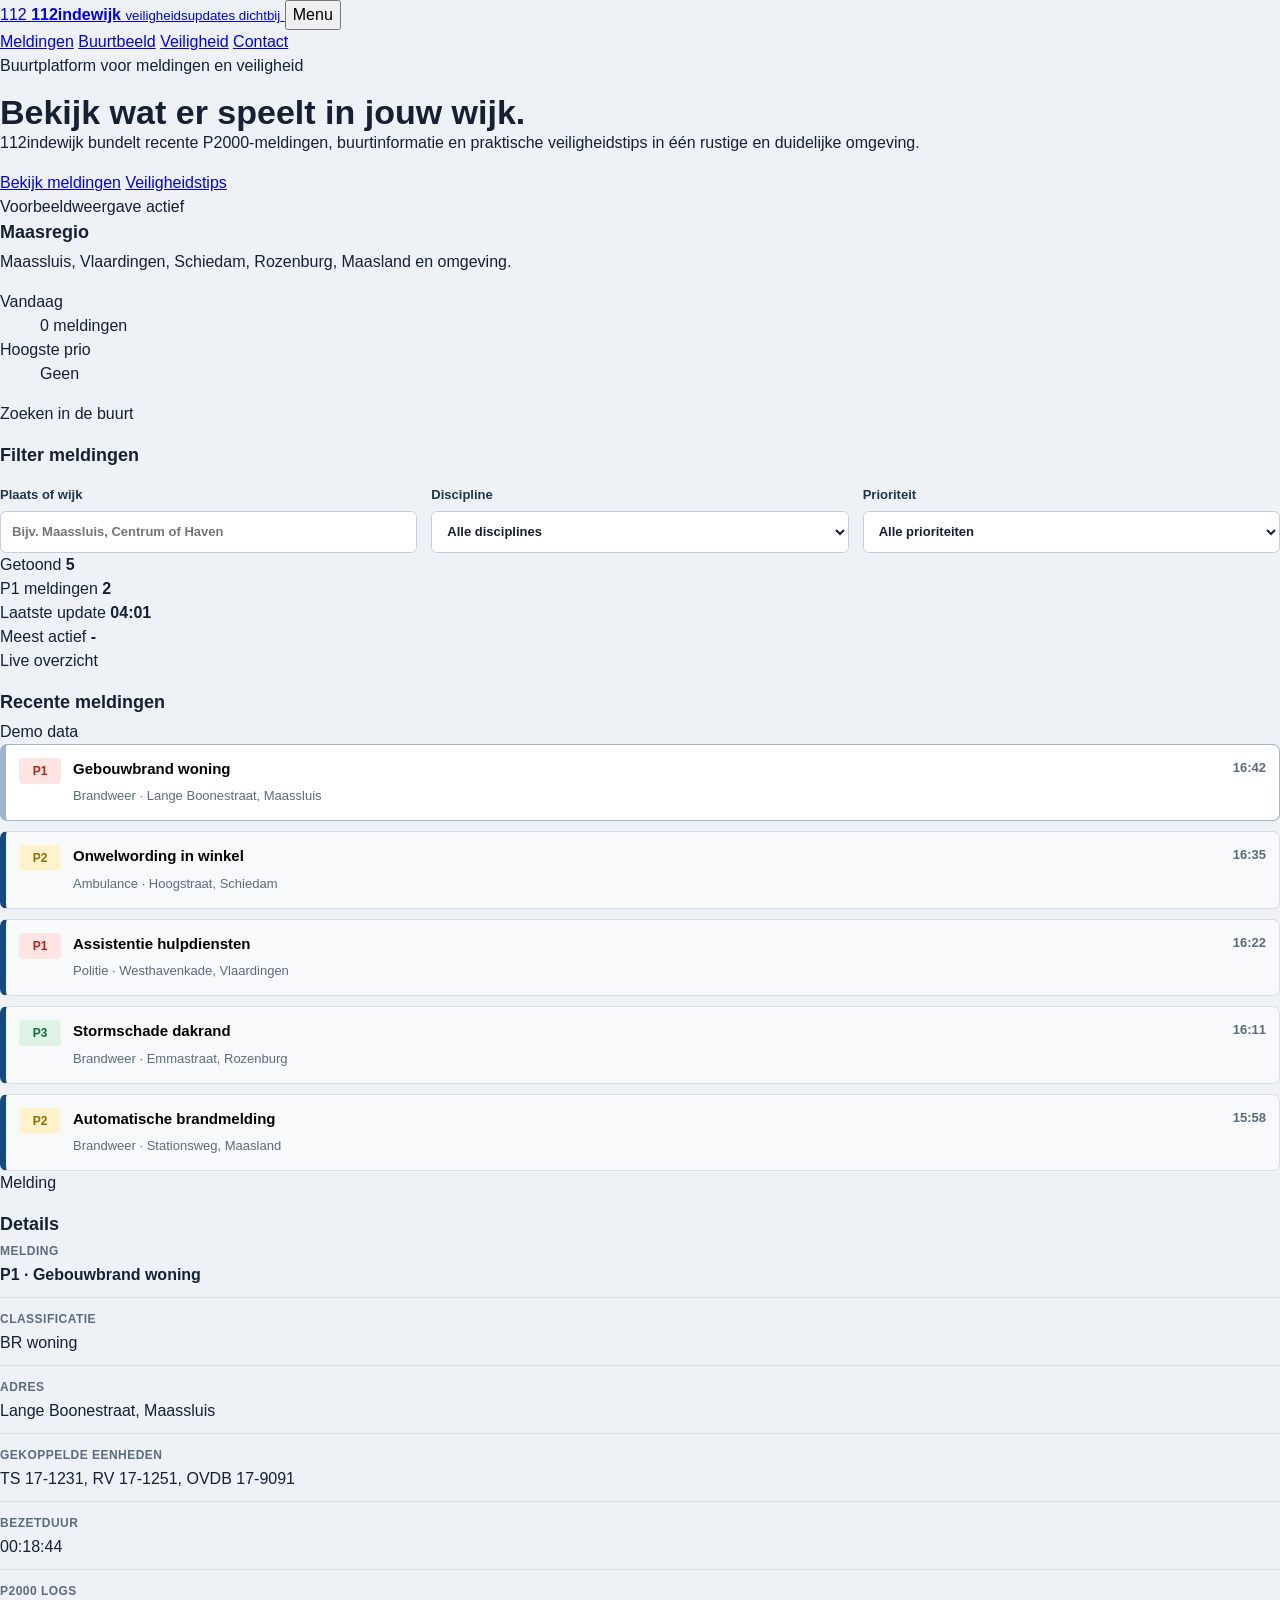
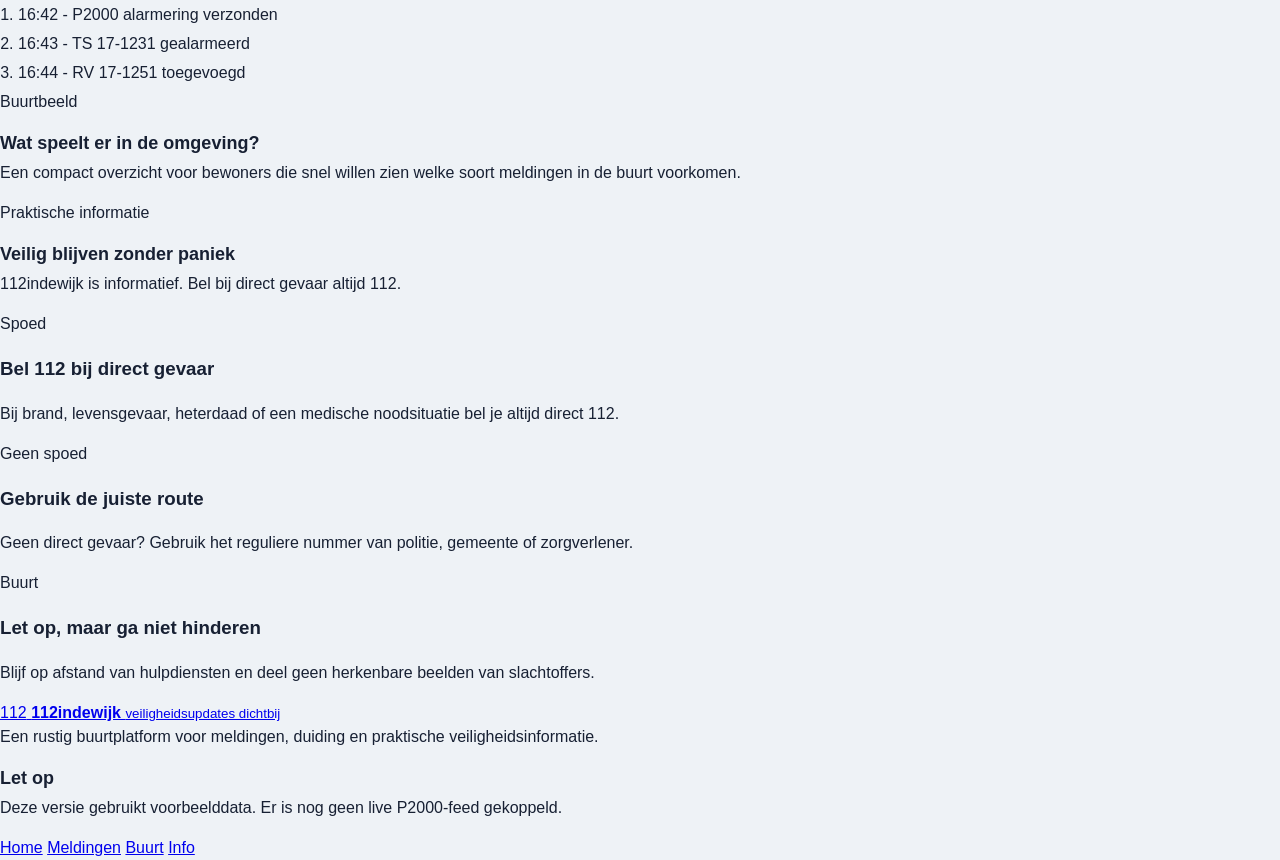
==== index.html @ 9b079c9d "Transform site into 112indewijk platform" ====
<!doctype html>
<html lang="nl">
  <head>
    <meta charset="UTF-8" />
    <meta name="viewport" content="width=device-width, initial-scale=1.0" />
    <meta
      name="description"
      content="112indewijk is een overzichtelijk buurtplatform voor P2000-meldingen, veiligheidsupdates en praktische informatie in de wijk."
    />
    <title>112indewijk - Meldingen in jouw buurt</title>
    <link rel="stylesheet" href="styles.css" />
  </head>
  <body>
    <header class="site-header">
      <nav class="navbar" aria-label="Hoofdnavigatie">
        <a class="brand" href="#top" aria-label="112indewijk startpagina">
          <span class="brand-mark">112</span>
          <span>
            <strong>112indewijk</strong>
            <small>veiligheidsupdates dichtbij</small>
          </span>
        </a>

        <button class="menu-button" id="menuButton" type="button" aria-expanded="false" aria-controls="mainMenu">
          Menu
        </button>

        <div class="nav-links" id="mainMenu">
          <a href="#meldingen">Meldingen</a>
          <a href="#buurt">Buurtbeeld</a>
          <a href="#veiligheid">Veiligheid</a>
          <a href="#contact">Contact</a>
        </div>
      </nav>
    </header>

    <main id="top">
      <section class="hero-section">
        <div class="hero-grid page-width">
          <div class="hero-copy">
            <p class="label">Buurtplatform voor meldingen en veiligheid</p>
            <h1>Bekijk wat er speelt in jouw wijk.</h1>
            <p class="hero-text">
              112indewijk bundelt recente P2000-meldingen, buurtinformatie en praktische veiligheidstips in één rustige en duidelijke omgeving.
            </p>
            <div class="hero-actions">
              <a class="button primary" href="#meldingen">Bekijk meldingen</a>
              <a class="button secondary" href="#veiligheid">Veiligheidstips</a>
            </div>
          </div>

          <aside class="hero-card" aria-label="Actuele status">
            <div class="status-line">
              <span class="live-dot"></span>
              <span>Voorbeeldweergave actief</span>
            </div>
            <h2>Maasregio</h2>
            <p>Maassluis, Vlaardingen, Schiedam, Rozenburg, Maasland en omgeving.</p>
            <dl class="quick-stats">
              <div>
                <dt>Vandaag</dt>
                <dd id="heroTotal">0 meldingen</dd>
              </div>
              <div>
                <dt>Hoogste prio</dt>
                <dd id="heroPriority">Geen</dd>
              </div>
            </dl>
          </aside>
        </div>
      </section>

      <section class="page-width search-panel" aria-labelledby="zoek-title">
        <div>
          <p class="label">Zoeken in de buurt</p>
          <h2 id="zoek-title">Filter meldingen</h2>
        </div>
        <div class="filter-grid">
          <label>
            Plaats of wijk
            <input id="cityFilter" type="search" placeholder="Bijv. Maassluis, Centrum of Haven" />
          </label>
          <label>
            Discipline
            <select id="disciplineFilter">
              <option value="alle">Alle disciplines</option>
              <option value="brandweer">Brandweer</option>
              <option value="ambulance">Ambulance</option>
              <option value="politie">Politie</option>
            </select>
          </label>
          <label>
            Prioriteit
            <select id="priorityFilter">
              <option value="alle">Alle prioriteiten</option>
              <option value="P1">P1</option>
              <option value="P2">P2</option>
              <option value="P3">P3</option>
            </select>
          </label>
        </div>
      </section>

      <section class="page-width stats-row" aria-label="Samenvatting meldingen">
        <article class="stat-card">
          <span>Getoond</span>
          <strong id="totalCount">0</strong>
        </article>
        <article class="stat-card urgent">
          <span>P1 meldingen</span>
          <strong id="p1Count">0</strong>
        </article>
        <article class="stat-card">
          <span>Laatste update</span>
          <strong id="lastUpdate">--:--</strong>
        </article>
        <article class="stat-card">
          <span>Meest actief</span>
          <strong id="activeArea">-</strong>
        </article>
      </section>

      <section class="page-width content-layout" id="meldingen">
        <section class="panel feed-panel" aria-labelledby="meldingen-title">
          <div class="section-title-row">
            <div>
              <p class="label">Live overzicht</p>
              <h2 id="meldingen-title">Recente meldingen</h2>
            </div>
            <span class="subtle-badge">Demo data</span>
          </div>
          <div id="messagesList" class="messages-list"></div>
        </section>

        <aside class="panel detail-panel" aria-labelledby="details-title">
          <div class="section-title-row compact">
            <div>
              <p class="label">Melding</p>
              <h2 id="details-title">Details</h2>
            </div>
          </div>
          <div id="messageDetails" class="message-details empty-state">
            Selecteer een melding om details te bekijken.
          </div>
        </aside>
      </section>

      <section class="page-width neighbourhood-section" id="buurt">
        <div class="section-heading-center">
          <p class="label">Buurtbeeld</p>
          <h2>Wat speelt er in de omgeving?</h2>
          <p>Een compact overzicht voor bewoners die snel willen zien welke soort meldingen in de buurt voorkomen.</p>
        </div>
        <div id="neighbourhoodGrid" class="neighbourhood-grid"></div>
      </section>

      <section class="safety-section" id="veiligheid">
        <div class="page-width">
          <div class="section-heading-center light">
            <p class="label">Praktische informatie</p>
            <h2>Veilig blijven zonder paniek</h2>
            <p>112indewijk is informatief. Bel bij direct gevaar altijd 112.</p>
          </div>
          <div class="safety-grid">
            <article class="safety-card">
              <span class="card-kicker">Spoed</span>
              <h3>Bel 112 bij direct gevaar</h3>
              <p>Bij brand, levensgevaar, heterdaad of een medische noodsituatie bel je altijd direct 112.</p>
            </article>
            <article class="safety-card">
              <span class="card-kicker">Geen spoed</span>
              <h3>Gebruik de juiste route</h3>
              <p>Geen direct gevaar? Gebruik het reguliere nummer van politie, gemeente of zorgverlener.</p>
            </article>
            <article class="safety-card">
              <span class="card-kicker">Buurt</span>
              <h3>Let op, maar ga niet hinderen</h3>
              <p>Blijf op afstand van hulpdiensten en deel geen herkenbare beelden van slachtoffers.</p>
            </article>
          </div>
        </div>
      </section>
    </main>

    <footer class="site-footer" id="contact">
      <div class="page-width footer-grid">
        <div>
          <a class="brand footer-brand" href="#top">
            <span class="brand-mark">112</span>
            <span>
              <strong>112indewijk</strong>
              <small>veiligheidsupdates dichtbij</small>
            </span>
          </a>
          <p>Een rustig buurtplatform voor meldingen, duiding en praktische veiligheidsinformatie.</p>
        </div>
        <div>
          <h2>Let op</h2>
          <p>Deze versie gebruikt voorbeelddata. Er is nog geen live P2000-feed gekoppeld.</p>
        </div>
      </div>
    </footer>

    <nav class="mobile-tabbar" aria-label="Mobiele navigatie">
      <a href="#top">Home</a>
      <a href="#meldingen">Meldingen</a>
      <a href="#buurt">Buurt</a>
      <a href="#veiligheid">Info</a>
    </nav>

    <script src="app.js"></script>
  </body>
</html>
---- styles.css ----
:root {
  color-scheme: light;
  --bg: #eef2f6;
  --panel: #ffffff;
  --panel-muted: #f7f9fb;
  --line: #d7dee8;
  --text: #172033;
  --muted: #5d6b7c;
  --blue: #174a7c;
  --blue-soft: #e7f0f8;
  --red: #b42318;
  --red-soft: #fee4e2;
  --yellow: #9a6700;
  --yellow-soft: #fff3cd;
  --green: #146c43;
  --green-soft: #dff3e7;
  --shadow: 0 12px 30px rgba(23, 32, 51, 0.08);
}

* {
  box-sizing: border-box;
}

body {
  margin: 0;
  min-height: 100vh;
  background: var(--bg);
  color: var(--text);
  font-family: Arial, Helvetica, sans-serif;
  line-height: 1.5;
}

button,
input,
select {
  font: inherit;
}

.topbar {
  display: flex;
  align-items: center;
  justify-content: space-between;
  gap: 24px;
  padding: 22px 32px;
  color: #ffffff;
  background: #12365b;
  border-bottom: 4px solid #0c2845;
}

.eyebrow {
  margin: 0 0 3px;
  color: #b9d2ea;
  font-size: 12px;
  font-weight: 700;
  letter-spacing: 0.08em;
  text-transform: uppercase;
}

h1,
h2,
p {
  margin-top: 0;
}

h1 {
  margin-bottom: 0;
  font-size: clamp(24px, 4vw, 34px);
  line-height: 1.1;
}

h2 {
  margin-bottom: 4px;
  font-size: 18px;
}

.topbar-status {
  display: inline-flex;
  align-items: center;
  gap: 9px;
  min-width: max-content;
  padding: 8px 12px;
  color: #e7f0f8;
  background: rgba(255, 255, 255, 0.1);
  border: 1px solid rgba(255, 255, 255, 0.22);
  border-radius: 4px;
  font-size: 14px;
  font-weight: 700;
}

.status-dot {
  width: 9px;
  height: 9px;
  background: #3ddc84;
  border-radius: 999px;
}

.page-shell {
  width: min(1280px, calc(100% - 32px));
  margin: 24px auto 40px;
}

.control-panel,
.card,
.summary-card {
  background: var(--panel);
  border: 1px solid var(--line);
  border-radius: 8px;
  box-shadow: var(--shadow);
}

.control-panel {
  padding: 18px;
}

.section-heading p {
  margin-bottom: 0;
  color: var(--muted);
  font-size: 14px;
}

.section-heading.compact {
  margin-bottom: 14px;
}

.filter-grid {
  display: grid;
  grid-template-columns: repeat(3, minmax(0, 1fr));
  gap: 14px;
  margin-top: 16px;
}

label {
  display: grid;
  gap: 6px;
  color: #253349;
  font-size: 13px;
  font-weight: 700;
}

select,
input {
  width: 100%;
  min-height: 42px;
  padding: 9px 11px;
  color: var(--text);
  background: #ffffff;
  border: 1px solid #c6d0dc;
  border-radius: 6px;
}

select:focus,
input:focus,
.message-item:focus-visible {
  outline: 3px solid rgba(23, 74, 124, 0.22);
  border-color: var(--blue);
}

.summary-grid {
  display: grid;
  grid-template-columns: repeat(3, minmax(0, 1fr));
  gap: 14px;
  margin: 18px 0;
}

.summary-card {
  padding: 16px;
}

.summary-label {
  display: block;
  margin-bottom: 4px;
  color: var(--muted);
  font-size: 13px;
  font-weight: 700;
}

.summary-card strong {
  display: block;
  font-size: 28px;
  line-height: 1;
}

.summary-card.urgent {
  border-color: #f2b8b5;
  background: #fff7f6;
}

.content-grid {
  display: grid;
  grid-template-columns: minmax(0, 1.45fr) minmax(320px, 0.85fr);
  gap: 18px;
  align-items: start;
}

.card {
  padding: 18px;
}

.messages-list {
  display: grid;
  gap: 10px;
}

.message-item {
  width: 100%;
  display: grid;
  grid-template-columns: auto minmax(0, 1fr) auto;
  gap: 12px;
  align-items: start;
  padding: 13px;
  text-align: left;
  background: var(--panel-muted);
  border: 1px solid var(--line);
  border-left: 6px solid var(--blue);
  border-radius: 7px;
  cursor: pointer;
}

.message-item:hover,
.message-item.active {
  background: #ffffff;
  border-color: #9eb4ca;
}

.priority-badge,
.discipline-badge {
  display: inline-flex;
  align-items: center;
  justify-content: center;
  min-width: 42px;
  padding: 4px 8px;
  border-radius: 4px;
  font-size: 12px;
  font-weight: 800;
}

.priority-badge.p1 {
  color: var(--red);
  background: var(--red-soft);
}

.priority-badge.p2 {
  color: var(--yellow);
  background: var(--yellow-soft);
}

.priority-badge.p3 {
  color: var(--green);
  background: var(--green-soft);
}

.discipline-badge {
  color: var(--blue);
  background: var(--blue-soft);
}

.message-main strong {
  display: block;
  margin-bottom: 3px;
  font-size: 15px;
}

.message-meta,
.message-time {
  color: var(--muted);
  font-size: 13px;
}

.message-time {
  min-width: 52px;
  text-align: right;
  font-weight: 700;
}

.detail-card {
  position: sticky;
  top: 16px;
}

.message-details {
  display: grid;
  gap: 12px;
}

.empty-state {
  padding: 18px;
  color: var(--muted);
  background: var(--panel-muted);
  border: 1px dashed #bcc7d4;
  border-radius: 7px;
}

.detail-row {
  padding-bottom: 10px;
  border-bottom: 1px solid var(--line);
}

.detail-row:last-child {
  padding-bottom: 0;
  border-bottom: 0;
}

.detail-label {
  display: block;
  margin-bottom: 3px;
  color: var(--muted);
  font-size: 12px;
  font-weight: 800;
  letter-spacing: 0.04em;
  text-transform: uppercase;
}

.detail-value {
  font-weight: 700;
}

.log-list {
  margin: 0;
  padding-left: 18px;
}

.log-list li {
  margin-bottom: 5px;
}

.no-results {
  padding: 18px;
  color: var(--muted);
  background: var(--panel-muted);
  border: 1px dashed #bcc7d4;
  border-radius: 7px;
}

@media (max-width: 900px) {
  .topbar,
  .content-grid,
  .filter-grid,
  .summary-grid {
    grid-template-columns: 1fr;
  }

  .topbar {
    display: grid;
    align-items: start;
  }

  .content-grid {
    display: grid;
  }

  .detail-card {
    position: static;
  }
}

@media (max-width: 560px) {
  .page-shell {
    width: min(100% - 20px, 1280px);
    margin-top: 14px;
  }

  .topbar {
    padding: 18px 16px;
  }

  .message-item {
    grid-template-columns: 1fr;
  }

  .message-time {
    text-align: left;
  }
}
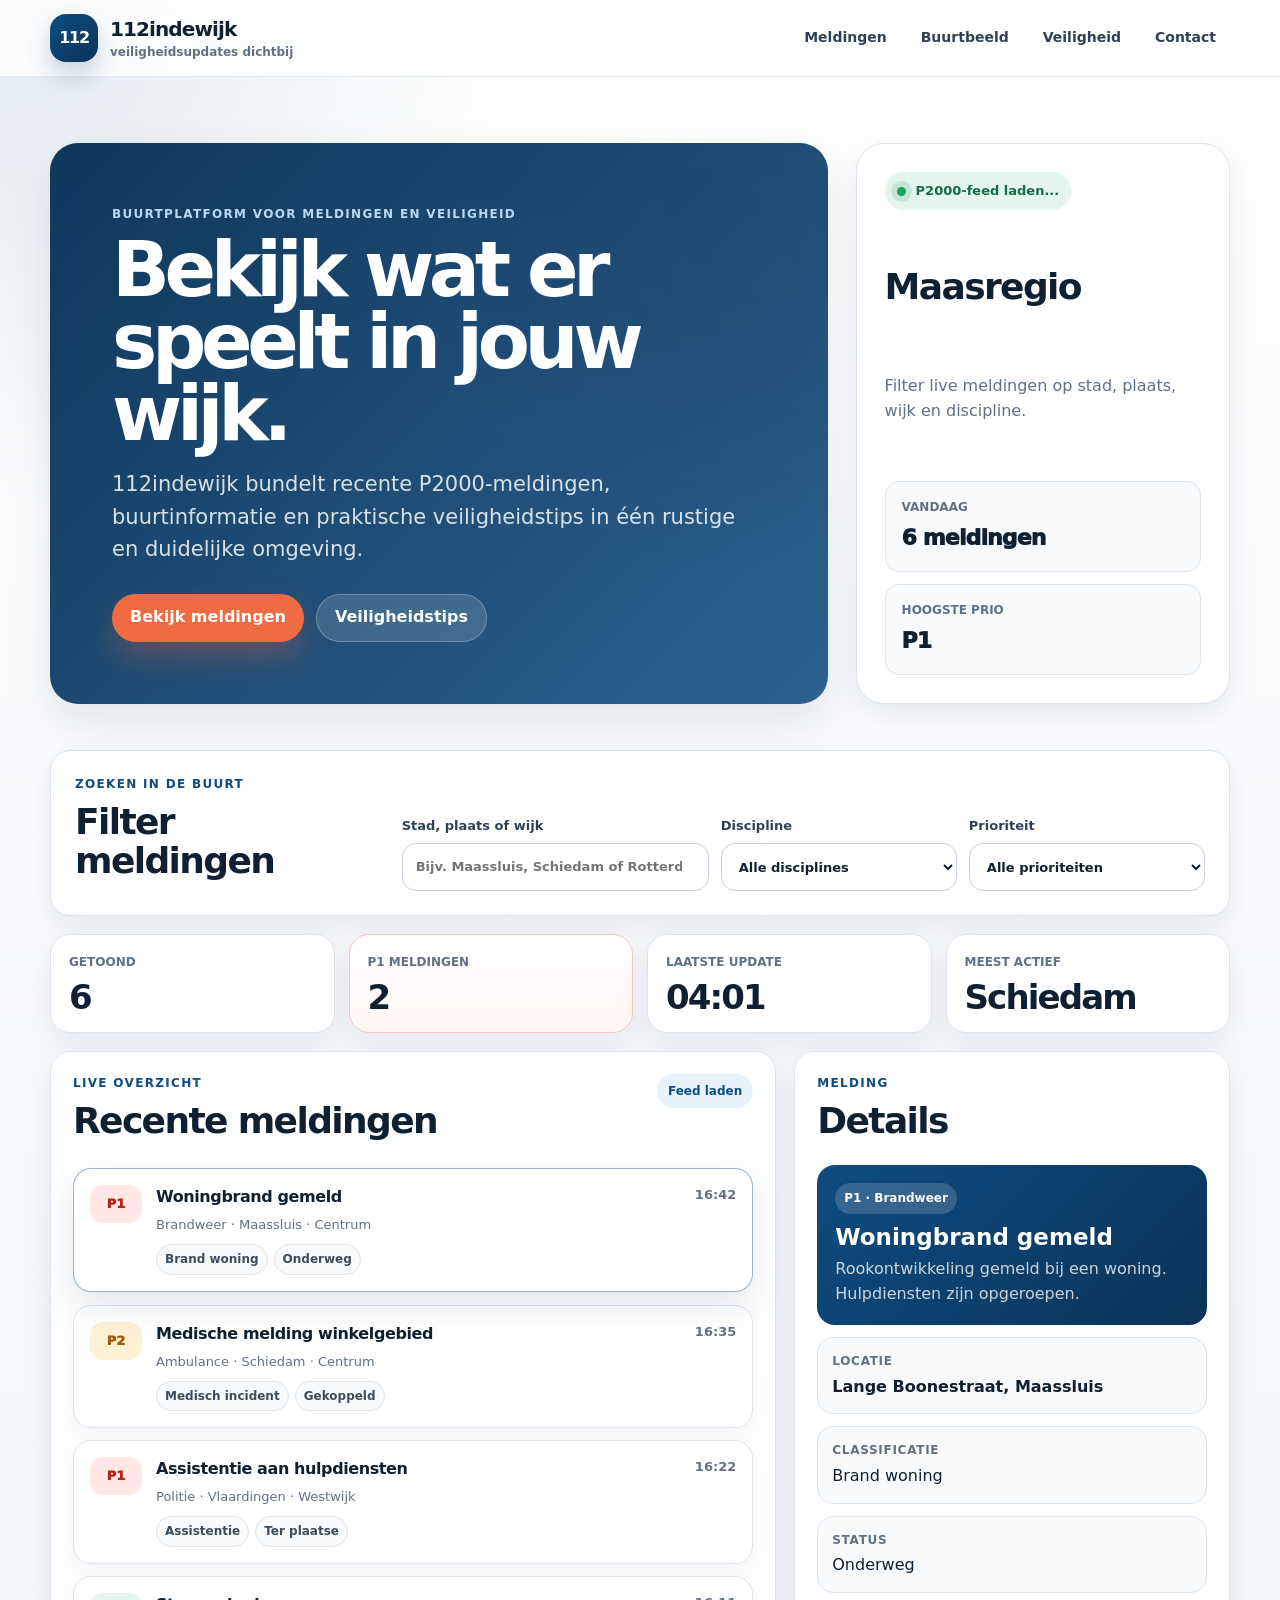
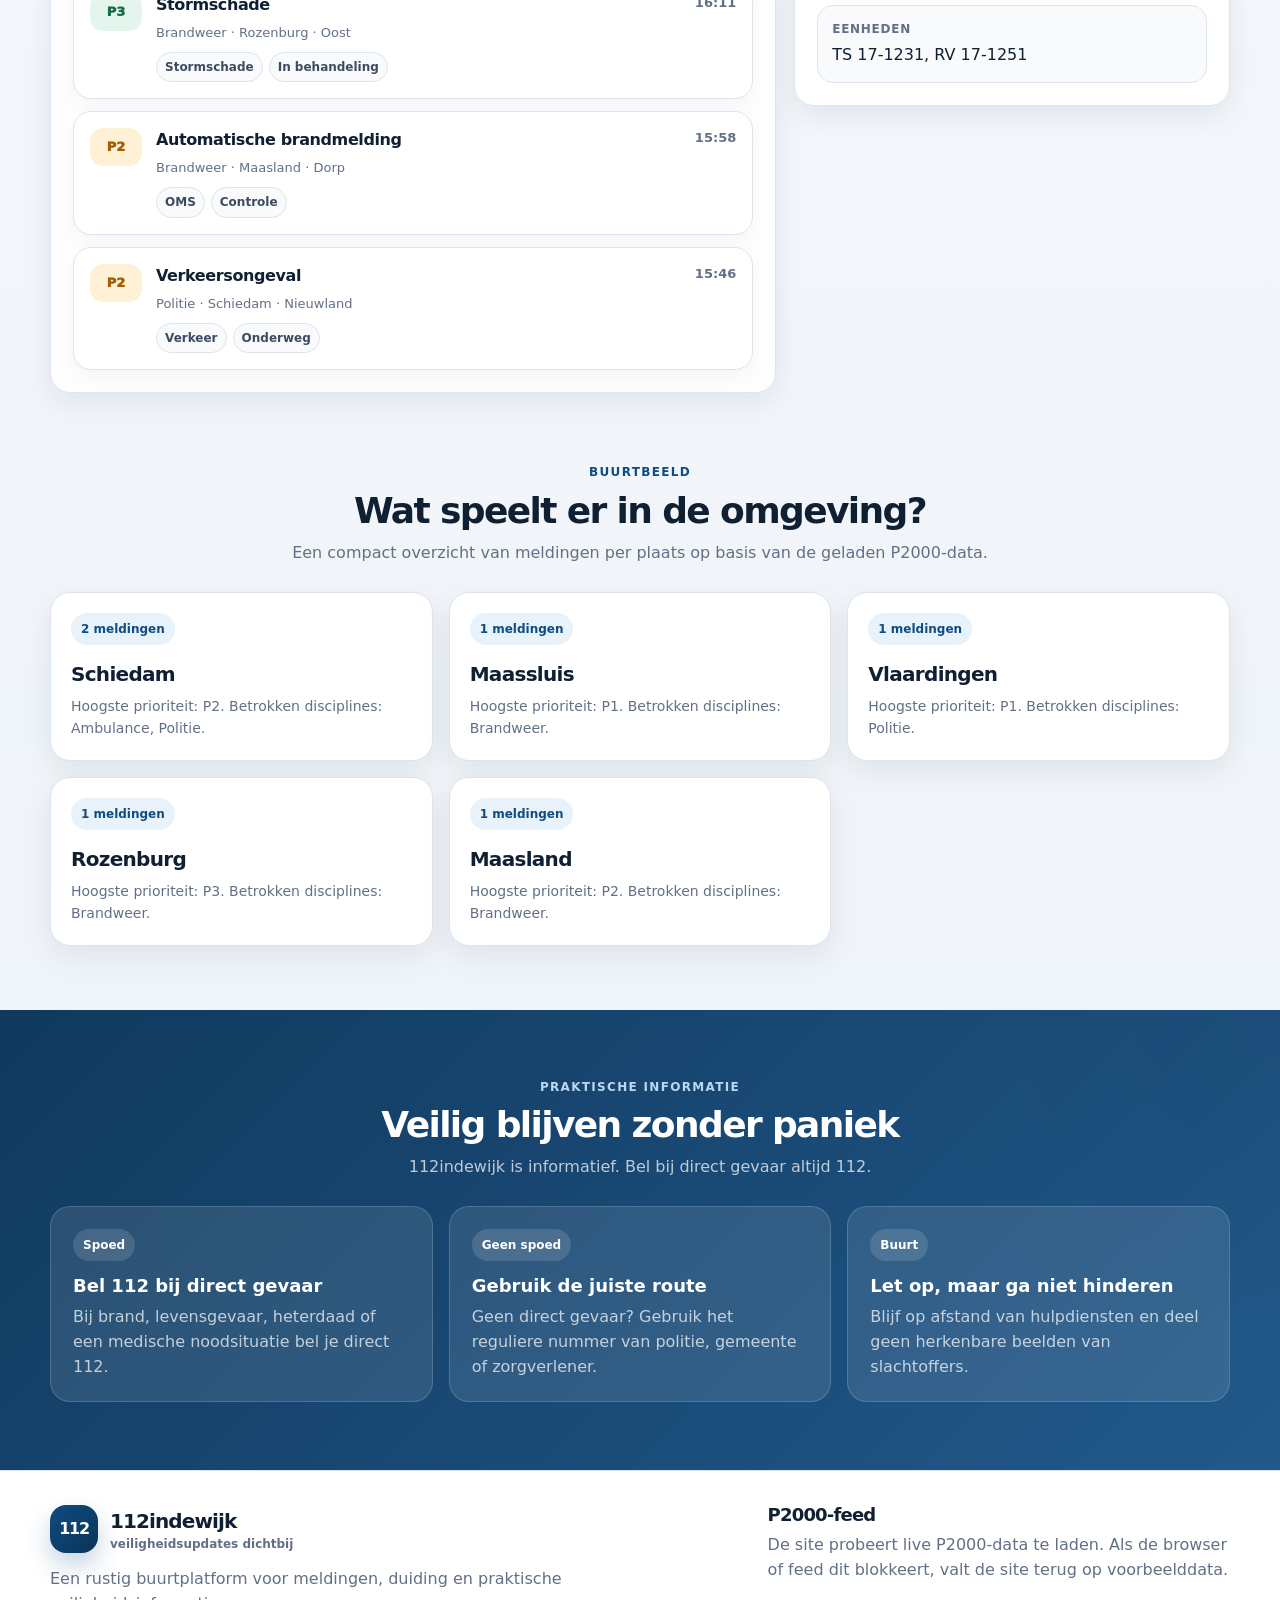
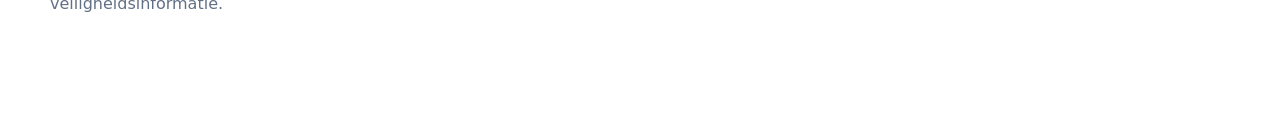
==== commit 4c5418cf: "Show live P2000 API status in UI" ====
--- a/index.html
+++ b/index.html
@@ -3,10 +3,7 @@
   <head>
     <meta charset="UTF-8" />
     <meta name="viewport" content="width=device-width, initial-scale=1.0" />
-    <meta
-      name="description"
-      content="112indewijk is een overzichtelijk buurtplatform voor P2000-meldingen, veiligheidsupdates en praktische informatie in de wijk."
-    />
+    <meta name="description" content="112indewijk toont P2000-meldingen, veiligheidsupdates en praktische informatie in de wijk." />
     <title>112indewijk - Meldingen in jouw buurt</title>
     <link rel="stylesheet" href="styles.css" />
   </head>
@@ -21,9 +18,7 @@
           </span>
         </a>
 
-        <button class="menu-button" id="menuButton" type="button" aria-expanded="false" aria-controls="mainMenu">
-          Menu
-        </button>
+        <button class="menu-button" id="menuButton" type="button" aria-expanded="false" aria-controls="mainMenu">Menu</button>
 
         <div class="nav-links" id="mainMenu">
           <a href="#meldingen">Meldingen</a>
@@ -40,9 +35,7 @@
           <div class="hero-copy">
             <p class="label">Buurtplatform voor meldingen en veiligheid</p>
             <h1>Bekijk wat er speelt in jouw wijk.</h1>
-            <p class="hero-text">
-              112indewijk bundelt recente P2000-meldingen, buurtinformatie en praktische veiligheidstips in één rustige en duidelijke omgeving.
-            </p>
+            <p class="hero-text">112indewijk bundelt recente P2000-meldingen, buurtinformatie en praktische veiligheidstips in één rustige en duidelijke omgeving.</p>
             <div class="hero-actions">
               <a class="button primary" href="#meldingen">Bekijk meldingen</a>
               <a class="button secondary" href="#veiligheid">Veiligheidstips</a>
@@ -52,10 +45,10 @@
           <aside class="hero-card" aria-label="Actuele status">
             <div class="status-line">
               <span class="live-dot"></span>
-              <span>Voorbeeldweergave actief</span>
+              <span id="feedStatus">P2000-feed laden...</span>
             </div>
             <h2>Maasregio</h2>
-            <p>Maassluis, Vlaardingen, Schiedam, Rozenburg, Maasland en omgeving.</p>
+            <p>Filter live meldingen op stad, plaats, wijk en discipline.</p>
             <dl class="quick-stats">
               <div>
                 <dt>Vandaag</dt>
@@ -77,8 +70,8 @@
         </div>
         <div class="filter-grid">
           <label>
-            Plaats of wijk
-            <input id="cityFilter" type="search" placeholder="Bijv. Maassluis, Centrum of Haven" />
+            Stad, plaats of wijk
+            <input id="cityFilter" type="search" placeholder="Bijv. Maassluis, Schiedam of Rotterdam" />
           </label>
           <label>
             Discipline
@@ -87,6 +80,7 @@
               <option value="brandweer">Brandweer</option>
               <option value="ambulance">Ambulance</option>
               <option value="politie">Politie</option>
+              <option value="overig">Overig</option>
             </select>
           </label>
           <label>
@@ -127,7 +121,7 @@
               <p class="label">Live overzicht</p>
               <h2 id="meldingen-title">Recente meldingen</h2>
             </div>
-            <span class="subtle-badge">Demo data</span>
+            <span class="subtle-badge" id="apiStatus">Feed laden</span>
           </div>
           <div id="messagesList" class="messages-list"></div>
         </section>
@@ -139,9 +133,7 @@
               <h2 id="details-title">Details</h2>
             </div>
           </div>
-          <div id="messageDetails" class="message-details empty-state">
-            Selecteer een melding om details te bekijken.
-          </div>
+          <div id="messageDetails" class="message-details empty-state">Selecteer een melding om details te bekijken.</div>
         </aside>
       </section>
 
@@ -149,7 +141,7 @@
         <div class="section-heading-center">
           <p class="label">Buurtbeeld</p>
           <h2>Wat speelt er in de omgeving?</h2>
-          <p>Een compact overzicht voor bewoners die snel willen zien welke soort meldingen in de buurt voorkomen.</p>
+          <p>Een compact overzicht van meldingen per plaats op basis van de geladen P2000-data.</p>
         </div>
         <div id="neighbourhoodGrid" class="neighbourhood-grid"></div>
       </section>
@@ -165,7 +157,7 @@
             <article class="safety-card">
               <span class="card-kicker">Spoed</span>
               <h3>Bel 112 bij direct gevaar</h3>
-              <p>Bij brand, levensgevaar, heterdaad of een medische noodsituatie bel je altijd direct 112.</p>
+              <p>Bij brand, levensgevaar, heterdaad of een medische noodsituatie bel je direct 112.</p>
             </article>
             <article class="safety-card">
               <span class="card-kicker">Geen spoed</span>
@@ -195,8 +187,8 @@
           <p>Een rustig buurtplatform voor meldingen, duiding en praktische veiligheidsinformatie.</p>
         </div>
         <div>
-          <h2>Let op</h2>
-          <p>Deze versie gebruikt voorbeelddata. Er is nog geen live P2000-feed gekoppeld.</p>
+          <h2>P2000-feed</h2>
+          <p>De site probeert live P2000-data te laden. Als de browser of feed dit blokkeert, valt de site terug op voorbeelddata.</p>
         </div>
       </div>
     </footer>
--- a/styles.css
+++ b/styles.css
@@ -1,33 +1,58 @@
 :root {
   color-scheme: light;
-  --bg: #eef2f6;
+  --bg: #f4f7fb;
+  --bg-soft: #eef3f8;
   --panel: #ffffff;
-  --panel-muted: #f7f9fb;
-  --line: #d7dee8;
-  --text: #172033;
-  --muted: #5d6b7c;
-  --blue: #174a7c;
-  --blue-soft: #e7f0f8;
+  --panel-soft: #f8fafc;
+  --text: #102033;
+  --muted: #627086;
+  --line: #dce4ee;
+  --line-strong: #c7d3e1;
+  --brand: #0f4c81;
+  --brand-dark: #0a3358;
+  --brand-soft: #e8f2fb;
+  --accent: #f06b42;
+  --accent-dark: #c54724;
   --red: #b42318;
-  --red-soft: #fee4e2;
-  --yellow: #9a6700;
-  --yellow-soft: #fff3cd;
-  --green: #146c43;
-  --green-soft: #dff3e7;
-  --shadow: 0 12px 30px rgba(23, 32, 51, 0.08);
+  --red-soft: #fee7e4;
+  --orange: #a15c00;
+  --orange-soft: #fff1d6;
+  --green: #176b4d;
+  --green-soft: #e3f5ec;
+  --shadow: 0 18px 45px rgba(12, 28, 48, 0.1);
+  --shadow-soft: 0 10px 30px rgba(12, 28, 48, 0.08);
+  --radius-xl: 28px;
+  --radius-lg: 20px;
+  --radius-md: 14px;
 }
 
 * {
   box-sizing: border-box;
+}
+
+html {
+  scroll-behavior: smooth;
 }
 
 body {
   margin: 0;
   min-height: 100vh;
-  background: var(--bg);
   color: var(--text);
-  font-family: Arial, Helvetica, sans-serif;
-  line-height: 1.5;
+  background:
+    radial-gradient(circle at top left, rgba(15, 76, 129, 0.12), transparent 32rem),
+    linear-gradient(180deg, #ffffff 0%, var(--bg) 42%, #edf3f8 100%);
+  font-family: Inter, ui-sans-serif, system-ui, -apple-system, BlinkMacSystemFont, "Segoe UI", Arial, sans-serif;
+  line-height: 1.55;
+}
+
+body::selection {
+  color: #ffffff;
+  background: var(--brand);
+}
+
+a {
+  color: inherit;
+  text-decoration: none;
 }
 
 button,
@@ -36,202 +61,451 @@
   font: inherit;
 }
 
-.topbar {
+button {
+  border: 0;
+}
+
+img,
+svg {
+  max-width: 100%;
+}
+
+h1,
+h2,
+h3,
+p {
+  margin-top: 0;
+}
+
+h1 {
+  max-width: 780px;
+  margin-bottom: 18px;
+  font-size: clamp(42px, 8vw, 76px);
+  line-height: 0.95;
+  letter-spacing: -0.07em;
+}
+
+h2 {
+  margin-bottom: 10px;
+  font-size: clamp(24px, 3vw, 36px);
+  line-height: 1.08;
+  letter-spacing: -0.045em;
+}
+
+h3 {
+  margin-bottom: 8px;
+  font-size: 18px;
+  line-height: 1.2;
+}
+
+p {
+  margin-bottom: 0;
+}
+
+.page-width {
+  width: min(1180px, calc(100% - 40px));
+  margin-inline: auto;
+}
+
+.site-header {
+  position: sticky;
+  top: 0;
+  z-index: 50;
+  border-bottom: 1px solid rgba(220, 228, 238, 0.8);
+  background: rgba(255, 255, 255, 0.82);
+  backdrop-filter: blur(18px);
+}
+
+.navbar {
+  width: min(1180px, calc(100% - 40px));
+  min-height: 76px;
   display: flex;
   align-items: center;
   justify-content: space-between;
-  gap: 24px;
-  padding: 22px 32px;
-  color: #ffffff;
-  background: #12365b;
-  border-bottom: 4px solid #0c2845;
-}
-
-.eyebrow {
-  margin: 0 0 3px;
-  color: #b9d2ea;
-  font-size: 12px;
-  font-weight: 700;
-  letter-spacing: 0.08em;
-  text-transform: uppercase;
-}
-
-h1,
-h2,
-p {
-  margin-top: 0;
-}
-
-h1 {
-  margin-bottom: 0;
-  font-size: clamp(24px, 4vw, 34px);
-  line-height: 1.1;
-}
-
-h2 {
-  margin-bottom: 4px;
-  font-size: 18px;
-}
-
-.topbar-status {
+  gap: 18px;
+  margin: 0 auto;
+}
+
+.brand {
   display: inline-flex;
   align-items: center;
-  gap: 9px;
+  gap: 12px;
   min-width: max-content;
-  padding: 8px 12px;
-  color: #e7f0f8;
-  background: rgba(255, 255, 255, 0.1);
-  border: 1px solid rgba(255, 255, 255, 0.22);
-  border-radius: 4px;
+}
+
+.brand-mark {
+  display: grid;
+  place-items: center;
+  width: 48px;
+  height: 48px;
+  color: #ffffff;
+  background: linear-gradient(135deg, var(--brand), var(--brand-dark));
+  border-radius: 16px;
+  box-shadow: 0 12px 24px rgba(15, 76, 129, 0.24);
+  font-weight: 900;
+  letter-spacing: -0.08em;
+}
+
+.brand strong {
+  display: block;
+  font-size: 20px;
+  letter-spacing: -0.045em;
+}
+
+.brand small {
+  display: block;
+  margin-top: -2px;
+  color: var(--muted);
+  font-size: 12px;
+  font-weight: 700;
+}
+
+.nav-links {
+  display: flex;
+  align-items: center;
+  justify-content: flex-end;
+  gap: 6px;
+}
+
+.nav-links a {
+  padding: 10px 14px;
+  color: #304157;
+  border-radius: 999px;
   font-size: 14px;
-  font-weight: 700;
-}
-
-.status-dot {
-  width: 9px;
-  height: 9px;
-  background: #3ddc84;
+  font-weight: 800;
+}
+
+.nav-links a:hover {
+  color: var(--brand);
+  background: var(--brand-soft);
+}
+
+.menu-button {
+  display: none;
+  padding: 10px 14px;
+  color: var(--brand-dark);
+  background: var(--brand-soft);
   border-radius: 999px;
-}
-
-.page-shell {
-  width: min(1280px, calc(100% - 32px));
-  margin: 24px auto 40px;
-}
-
-.control-panel,
-.card,
-.summary-card {
-  background: var(--panel);
-  border: 1px solid var(--line);
-  border-radius: 8px;
+  font-weight: 900;
+}
+
+.hero-section {
+  padding: 66px 0 34px;
+}
+
+.hero-grid {
+  display: grid;
+  grid-template-columns: minmax(0, 1.35fr) minmax(320px, 0.65fr);
+  gap: 28px;
+  align-items: stretch;
+}
+
+.hero-copy {
+  min-height: 470px;
+  display: flex;
+  flex-direction: column;
+  justify-content: center;
+  padding: clamp(28px, 6vw, 62px);
+  color: #ffffff;
+  background:
+    linear-gradient(135deg, rgba(10, 51, 88, 0.98), rgba(15, 76, 129, 0.88)),
+    radial-gradient(circle at 90% 20%, rgba(240, 107, 66, 0.45), transparent 20rem);
+  border-radius: var(--radius-xl);
   box-shadow: var(--shadow);
-}
-
-.control-panel {
-  padding: 18px;
-}
-
-.section-heading p {
-  margin-bottom: 0;
-  color: var(--muted);
-  font-size: 14px;
-}
-
-.section-heading.compact {
-  margin-bottom: 14px;
-}
-
-.filter-grid {
-  display: grid;
-  grid-template-columns: repeat(3, minmax(0, 1fr));
-  gap: 14px;
-  margin-top: 16px;
-}
-
-label {
-  display: grid;
-  gap: 6px;
-  color: #253349;
-  font-size: 13px;
-  font-weight: 700;
-}
-
-select,
-input {
-  width: 100%;
-  min-height: 42px;
-  padding: 9px 11px;
-  color: var(--text);
-  background: #ffffff;
-  border: 1px solid #c6d0dc;
-  border-radius: 6px;
-}
-
-select:focus,
-input:focus,
-.message-item:focus-visible {
-  outline: 3px solid rgba(23, 74, 124, 0.22);
-  border-color: var(--blue);
-}
-
-.summary-grid {
-  display: grid;
-  grid-template-columns: repeat(3, minmax(0, 1fr));
-  gap: 14px;
-  margin: 18px 0;
-}
-
-.summary-card {
-  padding: 16px;
-}
-
-.summary-label {
-  display: block;
-  margin-bottom: 4px;
-  color: var(--muted);
-  font-size: 13px;
-  font-weight: 700;
-}
-
-.summary-card strong {
-  display: block;
-  font-size: 28px;
-  line-height: 1;
-}
-
-.summary-card.urgent {
-  border-color: #f2b8b5;
-  background: #fff7f6;
-}
-
-.content-grid {
-  display: grid;
-  grid-template-columns: minmax(0, 1.45fr) minmax(320px, 0.85fr);
-  gap: 18px;
-  align-items: start;
-}
-
-.card {
-  padding: 18px;
-}
-
-.messages-list {
-  display: grid;
-  gap: 10px;
-}
-
-.message-item {
-  width: 100%;
-  display: grid;
-  grid-template-columns: auto minmax(0, 1fr) auto;
+  overflow: hidden;
+}
+
+.hero-copy .label,
+.section-heading-center.light .label {
+  color: #b9d8f3;
+}
+
+.label {
+  margin-bottom: 10px;
+  color: var(--brand);
+  font-size: 12px;
+  font-weight: 900;
+  letter-spacing: 0.11em;
+  text-transform: uppercase;
+}
+
+.hero-text {
+  max-width: 680px;
+  margin-bottom: 28px;
+  color: rgba(255, 255, 255, 0.83);
+  font-size: clamp(17px, 2vw, 21px);
+}
+
+.hero-actions {
+  display: flex;
+  flex-wrap: wrap;
   gap: 12px;
-  align-items: start;
-  padding: 13px;
-  text-align: left;
-  background: var(--panel-muted);
-  border: 1px solid var(--line);
-  border-left: 6px solid var(--blue);
-  border-radius: 7px;
-  cursor: pointer;
-}
-
-.message-item:hover,
-.message-item.active {
-  background: #ffffff;
-  border-color: #9eb4ca;
-}
-
-.priority-badge,
-.discipline-badge {
+}
+
+.button {
   display: inline-flex;
   align-items: center;
   justify-content: center;
-  min-width: 42px;
-  padding: 4px 8px;
-  border-radius: 4px;
-  font-size: 12px;
-  font-weight: 800;
+  min-height: 48px;
+  padding: 0 18px;
+  border-radius: 999px;
+  font-weight: 900;
+}
+
+.button.primary {
+  color: #ffffff;
+  background: var(--accent);
+  box-shadow: 0 16px 30px rgba(240, 107, 66, 0.28);
+}
+
+.button.primary:hover {
+  background: var(--accent-dark);
+}
+
+.button.secondary {
+  color: #ffffff;
+  background: rgba(255, 255, 255, 0.14);
+  border: 1px solid rgba(255, 255, 255, 0.25);
+}
+
+.hero-card {
+  display: flex;
+  flex-direction: column;
+  justify-content: space-between;
+  gap: 24px;
+  padding: 28px;
+  background: var(--panel);
+  border: 1px solid var(--line);
+  border-radius: var(--radius-xl);
+  box-shadow: var(--shadow-soft);
+}
+
+.hero-card h2 {
+  margin-bottom: 10px;
+}
+
+.hero-card p {
+  color: var(--muted);
+}
+
+.status-line {
+  display: inline-flex;
+  align-items: center;
+  gap: 10px;
+  width: max-content;
+  padding: 9px 12px;
+  color: var(--green);
+  background: var(--green-soft);
+  border-radius: 999px;
+  font-size: 13px;
+  font-weight: 900;
+}
+
+.live-dot {
+  width: 9px;
+  height: 9px;
+  background: #18a45f;
+  border-radius: 50%;
+  box-shadow: 0 0 0 6px rgba(24, 164, 95, 0.16);
+}
+
+.quick-stats {
+  display: grid;
+  grid-template-columns: 1fr;
+  gap: 12px;
+  margin: 0;
+}
+
+.quick-stats div {
+  padding: 16px;
+  background: var(--panel-soft);
+  border: 1px solid var(--line);
+  border-radius: var(--radius-md);
+}
+
+.quick-stats dt {
+  color: var(--muted);
+  font-size: 12px;
+  font-weight: 900;
+  text-transform: uppercase;
+}
+
+.quick-stats dd {
+  margin: 4px 0 0;
+  font-size: 22px;
+  font-weight: 950;
+  letter-spacing: -0.04em;
+}
+
+.search-panel {
+  display: grid;
+  grid-template-columns: 0.55fr 1.45fr;
+  gap: 22px;
+  align-items: end;
+  margin-top: 12px;
+  padding: 24px;
+  background: rgba(255, 255, 255, 0.9);
+  border: 1px solid var(--line);
+  border-radius: var(--radius-lg);
+  box-shadow: var(--shadow-soft);
+}
+
+.filter-grid {
+  display: grid;
+  grid-template-columns: 1.3fr 1fr 1fr;
+  gap: 12px;
+}
+
+label {
+  display: grid;
+  gap: 7px;
+  color: #304157;
+  font-size: 13px;
+  font-weight: 900;
+}
+
+input,
+select {
+  width: 100%;
+  min-height: 48px;
+  padding: 11px 13px;
+  color: var(--text);
+  background: #ffffff;
+  border: 1px solid var(--line-strong);
+  border-radius: 14px;
+  outline: none;
+}
+
+input:focus,
+select:focus,
+.message-card:focus-visible,
+.menu-button:focus-visible,
+.button:focus-visible {
+  border-color: var(--brand);
+  outline: 4px solid rgba(15, 76, 129, 0.16);
+}
+
+.stats-row {
+  display: grid;
+  grid-template-columns: repeat(4, minmax(0, 1fr));
+  gap: 14px;
+  margin-top: 18px;
+}
+
+.stat-card {
+  padding: 18px;
+  background: var(--panel);
+  border: 1px solid var(--line);
+  border-radius: var(--radius-lg);
+  box-shadow: var(--shadow-soft);
+}
+
+.stat-card span {
+  display: block;
+  margin-bottom: 8px;
+  color: var(--muted);
+  font-size: 12px;
+  font-weight: 900;
+  text-transform: uppercase;
+}
+
+.stat-card strong {
+  display: block;
+  font-size: clamp(24px, 4vw, 34px);
+  line-height: 1;
+  letter-spacing: -0.055em;
+}
+
+.stat-card.urgent {
+  border-color: #f3c6c1;
+  background: linear-gradient(180deg, #ffffff, #fff7f6);
+}
+
+.content-layout {
+  display: grid;
+  grid-template-columns: minmax(0, 1.25fr) minmax(340px, 0.75fr);
+  gap: 18px;
+  align-items: start;
+  margin-top: 18px;
+}
+
+.panel {
+  background: rgba(255, 255, 255, 0.94);
+  border: 1px solid var(--line);
+  border-radius: var(--radius-lg);
+  box-shadow: var(--shadow-soft);
+}
+
+.feed-panel,
+.detail-panel {
+  padding: 22px;
+}
+
+.detail-panel {
+  position: sticky;
+  top: 96px;
+}
+
+.section-title-row {
+  display: flex;
+  align-items: start;
+  justify-content: space-between;
+  gap: 16px;
+  margin-bottom: 18px;
+}
+
+.section-title-row.compact {
+  margin-bottom: 14px;
+}
+
+.subtle-badge {
+  min-width: max-content;
+  padding: 8px 11px;
+  color: var(--brand);
+  background: var(--brand-soft);
+  border-radius: 999px;
+  font-size: 12px;
+  font-weight: 900;
+}
+
+.messages-list {
+  display: grid;
+  gap: 12px;
+}
+
+.message-card {
+  width: 100%;
+  display: grid;
+  grid-template-columns: auto minmax(0, 1fr) auto;
+  gap: 14px;
+  align-items: start;
+  padding: 16px;
+  text-align: left;
+  color: var(--text);
+  background: #ffffff;
+  border: 1px solid var(--line);
+  border-radius: 18px;
+  cursor: pointer;
+  box-shadow: 0 8px 22px rgba(12, 28, 48, 0.04);
+}
+
+.message-card:hover,
+.message-card.active {
+  border-color: rgba(15, 76, 129, 0.42);
+  box-shadow: 0 14px 34px rgba(12, 28, 48, 0.1);
+  transform: translateY(-1px);
+}
+
+.priority-badge {
+  display: inline-flex;
+  align-items: center;
+  justify-content: center;
+  min-width: 52px;
+  height: 38px;
+  padding: 0 10px;
+  border-radius: 13px;
+  font-size: 13px;
+  font-weight: 950;
 }
 
 .priority-badge.p1 {
@@ -240,8 +514,8 @@
 }
 
 .priority-badge.p2 {
-  color: var(--yellow);
-  background: var(--yellow-soft);
+  color: var(--orange);
+  background: var(--orange-soft);
 }
 
 .priority-badge.p3 {
@@ -249,32 +523,41 @@
   background: var(--green-soft);
 }
 
-.discipline-badge {
-  color: var(--blue);
-  background: var(--blue-soft);
-}
-
 .message-main strong {
   display: block;
-  margin-bottom: 3px;
-  font-size: 15px;
-}
-
-.message-meta,
+  margin-bottom: 5px;
+  font-size: 16px;
+  letter-spacing: -0.025em;
+}
+
+.message-meta {
+  display: block;
+  color: var(--muted);
+  font-size: 13px;
+}
+
+.message-tags {
+  display: flex;
+  flex-wrap: wrap;
+  gap: 6px;
+  margin-top: 9px;
+}
+
+.message-tags span {
+  padding: 5px 8px;
+  color: #3c4b60;
+  background: var(--panel-soft);
+  border: 1px solid var(--line);
+  border-radius: 999px;
+  font-size: 12px;
+  font-weight: 800;
+}
+
 .message-time {
   color: var(--muted);
   font-size: 13px;
-}
-
-.message-time {
-  min-width: 52px;
-  text-align: right;
-  font-weight: 700;
-}
-
-.detail-card {
-  position: sticky;
-  top: 16px;
+  font-weight: 900;
+  white-space: nowrap;
 }
 
 .message-details {
@@ -282,36 +565,61 @@
   gap: 12px;
 }
 
-.empty-state {
+.empty-state,
+.no-results {
   padding: 18px;
   color: var(--muted);
-  background: var(--panel-muted);
-  border: 1px dashed #bcc7d4;
-  border-radius: 7px;
+  background: var(--panel-soft);
+  border: 1px dashed var(--line-strong);
+  border-radius: 16px;
+}
+
+.detail-hero {
+  padding: 18px;
+  color: #ffffff;
+  background: linear-gradient(135deg, var(--brand), var(--brand-dark));
+  border-radius: 18px;
+}
+
+.detail-hero span {
+  display: inline-flex;
+  margin-bottom: 10px;
+  padding: 6px 9px;
+  color: #ffffff;
+  background: rgba(255, 255, 255, 0.16);
+  border-radius: 999px;
+  font-size: 12px;
+  font-weight: 900;
+}
+
+.detail-hero h3 {
+  margin-bottom: 6px;
+  font-size: 23px;
+}
+
+.detail-hero p {
+  color: rgba(255, 255, 255, 0.78);
 }
 
 .detail-row {
-  padding-bottom: 10px;
-  border-bottom: 1px solid var(--line);
-}
-
-.detail-row:last-child {
-  padding-bottom: 0;
-  border-bottom: 0;
+  padding: 14px;
+  background: var(--panel-soft);
+  border: 1px solid var(--line);
+  border-radius: 16px;
 }
 
 .detail-label {
   display: block;
-  margin-bottom: 3px;
-  color: var(--muted);
-  font-size: 12px;
-  font-weight: 800;
-  letter-spacing: 0.04em;
+  margin-bottom: 4px;
+  color: var(--muted);
+  font-size: 12px;
+  font-weight: 900;
+  letter-spacing: 0.06em;
   text-transform: uppercase;
 }
 
 .detail-value {
-  font-weight: 700;
+  font-weight: 850;
 }
 
 .log-list {
@@ -323,51 +631,307 @@
   margin-bottom: 5px;
 }
 
-.no-results {
-  padding: 18px;
-  color: var(--muted);
-  background: var(--panel-muted);
-  border: 1px dashed #bcc7d4;
-  border-radius: 7px;
-}
-
-@media (max-width: 900px) {
-  .topbar,
-  .content-grid,
+.neighbourhood-section {
+  padding: 70px 0 64px;
+}
+
+.section-heading-center {
+  max-width: 720px;
+  margin: 0 auto 26px;
+  text-align: center;
+}
+
+.section-heading-center p:not(.label) {
+  color: var(--muted);
+}
+
+.section-heading-center.light {
+  color: #ffffff;
+}
+
+.section-heading-center.light p:not(.label) {
+  color: rgba(255, 255, 255, 0.72);
+}
+
+.neighbourhood-grid {
+  display: grid;
+  grid-template-columns: repeat(3, minmax(0, 1fr));
+  gap: 16px;
+}
+
+.area-card {
+  padding: 20px;
+  background: var(--panel);
+  border: 1px solid var(--line);
+  border-radius: var(--radius-lg);
+  box-shadow: var(--shadow-soft);
+}
+
+.area-card strong {
+  display: block;
+  margin-bottom: 6px;
+  font-size: 20px;
+  letter-spacing: -0.035em;
+}
+
+.area-card p {
+  color: var(--muted);
+  font-size: 14px;
+}
+
+.area-count {
+  display: inline-flex;
+  margin-bottom: 14px;
+  padding: 7px 10px;
+  color: var(--brand);
+  background: var(--brand-soft);
+  border-radius: 999px;
+  font-size: 12px;
+  font-weight: 900;
+}
+
+.safety-section {
+  padding: 68px 0;
+  background:
+    linear-gradient(135deg, rgba(10, 51, 88, 0.97), rgba(15, 76, 129, 0.92)),
+    radial-gradient(circle at top right, rgba(240, 107, 66, 0.35), transparent 22rem);
+}
+
+.safety-grid {
+  display: grid;
+  grid-template-columns: repeat(3, minmax(0, 1fr));
+  gap: 16px;
+}
+
+.safety-card {
+  padding: 22px;
+  color: #ffffff;
+  background: rgba(255, 255, 255, 0.1);
+  border: 1px solid rgba(255, 255, 255, 0.16);
+  border-radius: var(--radius-lg);
+}
+
+.safety-card p {
+  color: rgba(255, 255, 255, 0.72);
+}
+
+.card-kicker {
+  display: inline-flex;
+  margin-bottom: 14px;
+  padding: 7px 10px;
+  color: #ffffff;
+  background: rgba(255, 255, 255, 0.13);
+  border-radius: 999px;
+  font-size: 12px;
+  font-weight: 900;
+}
+
+.site-footer {
+  padding: 34px 0 96px;
+  background: #ffffff;
+  border-top: 1px solid var(--line);
+}
+
+.footer-grid {
+  display: grid;
+  grid-template-columns: 1.2fr 0.8fr;
+  gap: 24px;
+  align-items: start;
+}
+
+.footer-brand {
+  margin-bottom: 14px;
+}
+
+.site-footer p {
+  max-width: 620px;
+  color: var(--muted);
+}
+
+.site-footer h2 {
+  margin-bottom: 8px;
+  font-size: 18px;
+}
+
+.mobile-tabbar {
+  position: fixed;
+  right: 12px;
+  bottom: 12px;
+  left: 12px;
+  z-index: 60;
+  display: none;
+  grid-template-columns: repeat(4, 1fr);
+  gap: 6px;
+  padding: 7px;
+  background: rgba(255, 255, 255, 0.94);
+  border: 1px solid var(--line);
+  border-radius: 22px;
+  box-shadow: 0 16px 46px rgba(12, 28, 48, 0.2);
+  backdrop-filter: blur(16px);
+}
+
+.mobile-tabbar a {
+  display: grid;
+  place-items: center;
+  min-height: 42px;
+  color: #304157;
+  border-radius: 16px;
+  font-size: 12px;
+  font-weight: 950;
+}
+
+.mobile-tabbar a:hover {
+  color: var(--brand);
+  background: var(--brand-soft);
+}
+
+@media (max-width: 980px) {
+  .hero-grid,
+  .search-panel,
+  .content-layout,
+  .footer-grid {
+    grid-template-columns: 1fr;
+  }
+
+  .hero-copy {
+    min-height: 430px;
+  }
+
+  .detail-panel {
+    position: static;
+  }
+
+  .stats-row,
+  .neighbourhood-grid,
+  .safety-grid {
+    grid-template-columns: repeat(2, minmax(0, 1fr));
+  }
+}
+
+@media (max-width: 760px) {
+  .page-width,
+  .navbar {
+    width: min(100% - 28px, 1180px);
+  }
+
+  .site-header {
+    position: sticky;
+  }
+
+  .navbar {
+    min-height: 68px;
+  }
+
+  .brand-mark {
+    width: 42px;
+    height: 42px;
+    border-radius: 14px;
+  }
+
+  .brand strong {
+    font-size: 18px;
+  }
+
+  .brand small {
+    display: none;
+  }
+
+  .menu-button {
+    display: inline-flex;
+  }
+
+  .nav-links {
+    position: absolute;
+    right: 14px;
+    top: 72px;
+    left: 14px;
+    display: none;
+    flex-direction: column;
+    align-items: stretch;
+    padding: 10px;
+    background: #ffffff;
+    border: 1px solid var(--line);
+    border-radius: 20px;
+    box-shadow: var(--shadow);
+  }
+
+  .nav-links.open {
+    display: flex;
+  }
+
+  .nav-links a {
+    padding: 13px 14px;
+    border-radius: 14px;
+  }
+
+  .hero-section {
+    padding-top: 24px;
+  }
+
+  .hero-copy,
+  .hero-card,
+  .search-panel,
+  .feed-panel,
+  .detail-panel {
+    border-radius: 22px;
+  }
+
+  .hero-copy {
+    min-height: auto;
+    padding: 34px 24px;
+  }
+
+  .hero-actions {
+    display: grid;
+    grid-template-columns: 1fr;
+  }
+
   .filter-grid,
-  .summary-grid {
+  .stats-row,
+  .neighbourhood-grid,
+  .safety-grid {
     grid-template-columns: 1fr;
   }
 
-  .topbar {
+  .message-card {
+    grid-template-columns: auto 1fr;
+  }
+
+  .message-time {
+    grid-column: 2;
+  }
+
+  .mobile-tabbar {
     display: grid;
-    align-items: start;
-  }
-
-  .content-grid {
+  }
+}
+
+@media (max-width: 460px) {
+  h1 {
+    font-size: 43px;
+  }
+
+  .page-width,
+  .navbar {
+    width: min(100% - 20px, 1180px);
+  }
+
+  .hero-copy,
+  .hero-card,
+  .search-panel,
+  .feed-panel,
+  .detail-panel,
+  .stat-card,
+  .area-card,
+  .safety-card {
+    padding: 18px;
+  }
+
+  .section-title-row {
     display: grid;
   }
 
-  .detail-card {
-    position: static;
-  }
-}
-
-@media (max-width: 560px) {
-  .page-shell {
-    width: min(100% - 20px, 1280px);
-    margin-top: 14px;
-  }
-
-  .topbar {
-    padding: 18px 16px;
-  }
-
-  .message-item {
-    grid-template-columns: 1fr;
-  }
-
-  .message-time {
-    text-align: left;
-  }
-}
+  .message-card {
+    padding: 14px;
+  }
+}
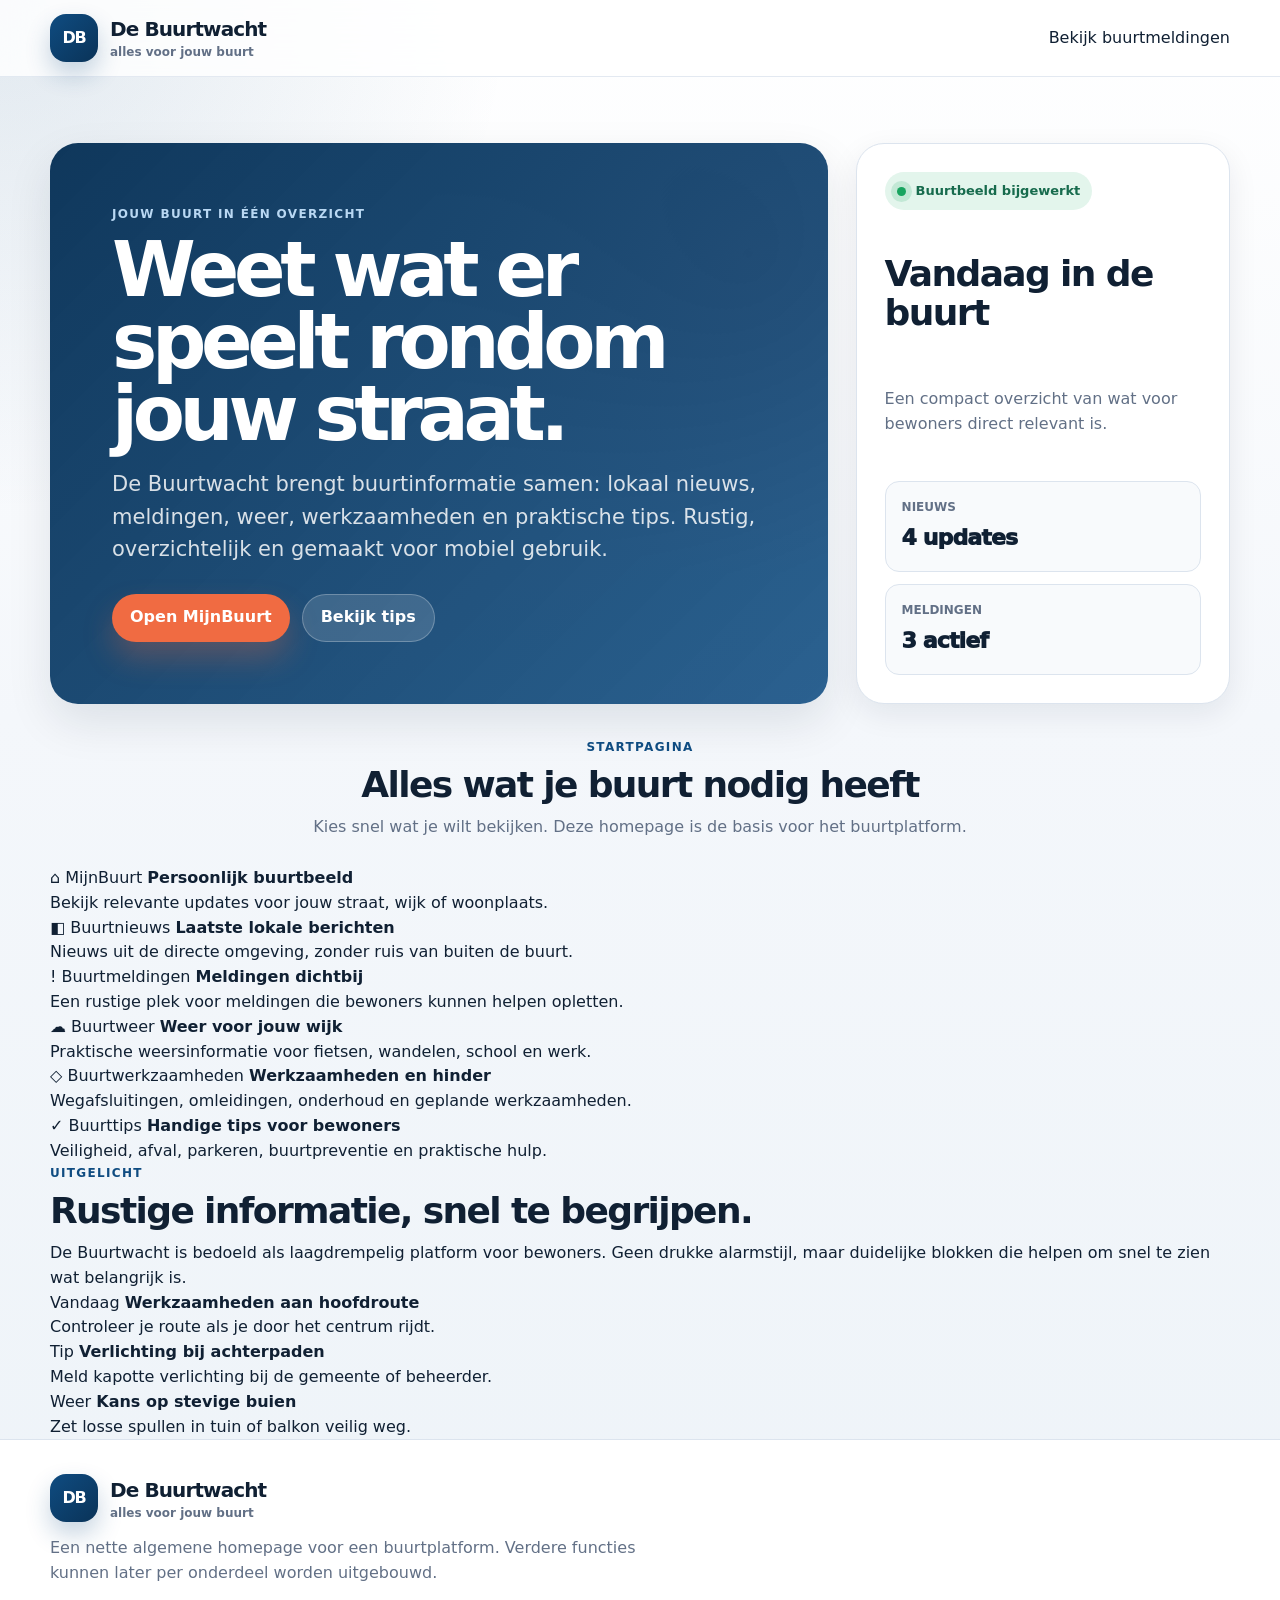
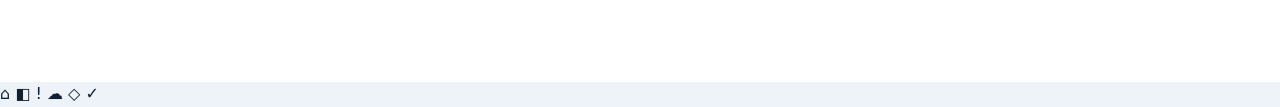
==== commit 7a6a545f: "Make homepage general De Buurtwacht platform" ====
--- a/index.html
+++ b/index.html
@@ -3,201 +3,160 @@
   <head>
     <meta charset="UTF-8" />
     <meta name="viewport" content="width=device-width, initial-scale=1.0" />
-    <meta name="description" content="112indewijk toont P2000-meldingen, veiligheidsupdates en praktische informatie in de wijk." />
-    <title>112indewijk - Meldingen in jouw buurt</title>
+    <meta name="description" content="De Buurtwacht is een rustig buurtplatform voor nieuws, meldingen, weer, werkzaamheden en praktische tips in je eigen wijk." />
+    <title>De Buurtwacht - Alles voor jouw buurt</title>
     <link rel="stylesheet" href="styles.css" />
   </head>
   <body>
     <header class="site-header">
       <nav class="navbar" aria-label="Hoofdnavigatie">
-        <a class="brand" href="#top" aria-label="112indewijk startpagina">
-          <span class="brand-mark">112</span>
+        <a class="brand" href="#home" aria-label="De Buurtwacht startpagina">
+          <span class="brand-mark">DB</span>
           <span>
-            <strong>112indewijk</strong>
-            <small>veiligheidsupdates dichtbij</small>
+            <strong>De Buurtwacht</strong>
+            <small>alles voor jouw buurt</small>
           </span>
         </a>
-
-        <button class="menu-button" id="menuButton" type="button" aria-expanded="false" aria-controls="mainMenu">Menu</button>
-
-        <div class="nav-links" id="mainMenu">
-          <a href="#meldingen">Meldingen</a>
-          <a href="#buurt">Buurtbeeld</a>
-          <a href="#veiligheid">Veiligheid</a>
-          <a href="#contact">Contact</a>
-        </div>
+        <a class="header-action" href="#buurtmeldingen">Bekijk buurtmeldingen</a>
       </nav>
     </header>
 
-    <main id="top">
+    <main id="home">
       <section class="hero-section">
         <div class="hero-grid page-width">
           <div class="hero-copy">
-            <p class="label">Buurtplatform voor meldingen en veiligheid</p>
-            <h1>Bekijk wat er speelt in jouw wijk.</h1>
-            <p class="hero-text">112indewijk bundelt recente P2000-meldingen, buurtinformatie en praktische veiligheidstips in één rustige en duidelijke omgeving.</p>
+            <p class="label">Jouw buurt in één overzicht</p>
+            <h1>Weet wat er speelt rondom jouw straat.</h1>
+            <p class="hero-text">
+              De Buurtwacht brengt buurtinformatie samen: lokaal nieuws, meldingen, weer, werkzaamheden en praktische tips. Rustig, overzichtelijk en gemaakt voor mobiel gebruik.
+            </p>
             <div class="hero-actions">
-              <a class="button primary" href="#meldingen">Bekijk meldingen</a>
-              <a class="button secondary" href="#veiligheid">Veiligheidstips</a>
+              <a class="button primary" href="#mijnbuurt">Open MijnBuurt</a>
+              <a class="button secondary" href="#buurttips">Bekijk tips</a>
             </div>
           </div>
 
-          <aside class="hero-card" aria-label="Actuele status">
+          <aside class="hero-card" aria-label="Buurtstatus">
             <div class="status-line">
               <span class="live-dot"></span>
-              <span id="feedStatus">P2000-feed laden...</span>
+              <span>Buurtbeeld bijgewerkt</span>
             </div>
-            <h2>Maasregio</h2>
-            <p>Filter live meldingen op stad, plaats, wijk en discipline.</p>
+            <h2>Vandaag in de buurt</h2>
+            <p>Een compact overzicht van wat voor bewoners direct relevant is.</p>
             <dl class="quick-stats">
               <div>
-                <dt>Vandaag</dt>
-                <dd id="heroTotal">0 meldingen</dd>
+                <dt>Nieuws</dt>
+                <dd>4 updates</dd>
               </div>
               <div>
-                <dt>Hoogste prio</dt>
-                <dd id="heroPriority">Geen</dd>
+                <dt>Meldingen</dt>
+                <dd>3 actief</dd>
               </div>
             </dl>
           </aside>
         </div>
       </section>
 
-      <section class="page-width search-panel" aria-labelledby="zoek-title">
-        <div>
-          <p class="label">Zoeken in de buurt</p>
-          <h2 id="zoek-title">Filter meldingen</h2>
+      <section class="page-width feature-grid" id="mijnbuurt" aria-labelledby="features-title">
+        <div class="section-heading-center">
+          <p class="label">Startpagina</p>
+          <h2 id="features-title">Alles wat je buurt nodig heeft</h2>
+          <p>Kies snel wat je wilt bekijken. Deze homepage is de basis voor het buurtplatform.</p>
         </div>
-        <div class="filter-grid">
-          <label>
-            Stad, plaats of wijk
-            <input id="cityFilter" type="search" placeholder="Bijv. Maassluis, Schiedam of Rotterdam" />
-          </label>
-          <label>
-            Discipline
-            <select id="disciplineFilter">
-              <option value="alle">Alle disciplines</option>
-              <option value="brandweer">Brandweer</option>
-              <option value="ambulance">Ambulance</option>
-              <option value="politie">Politie</option>
-              <option value="overig">Overig</option>
-            </select>
-          </label>
-          <label>
-            Prioriteit
-            <select id="priorityFilter">
-              <option value="alle">Alle prioriteiten</option>
-              <option value="P1">P1</option>
-              <option value="P2">P2</option>
-              <option value="P3">P3</option>
-            </select>
-          </label>
-        </div>
+
+        <a class="feature-card highlight" href="#mijnbuurt">
+          <span class="feature-icon" aria-hidden="true">⌂</span>
+          <span class="feature-kicker">MijnBuurt</span>
+          <strong>Persoonlijk buurtbeeld</strong>
+          <p>Bekijk relevante updates voor jouw straat, wijk of woonplaats.</p>
+        </a>
+
+        <a class="feature-card" href="#buurtnieuws" id="buurtnieuws">
+          <span class="feature-icon" aria-hidden="true">◧</span>
+          <span class="feature-kicker">Buurtnieuws</span>
+          <strong>Laatste lokale berichten</strong>
+          <p>Nieuws uit de directe omgeving, zonder ruis van buiten de buurt.</p>
+        </a>
+
+        <a class="feature-card" href="#buurtmeldingen" id="buurtmeldingen">
+          <span class="feature-icon" aria-hidden="true">!</span>
+          <span class="feature-kicker">Buurtmeldingen</span>
+          <strong>Meldingen dichtbij</strong>
+          <p>Een rustige plek voor meldingen die bewoners kunnen helpen opletten.</p>
+        </a>
+
+        <a class="feature-card" href="#buurtweer" id="buurtweer">
+          <span class="feature-icon" aria-hidden="true">☁</span>
+          <span class="feature-kicker">Buurtweer</span>
+          <strong>Weer voor jouw wijk</strong>
+          <p>Praktische weersinformatie voor fietsen, wandelen, school en werk.</p>
+        </a>
+
+        <a class="feature-card" href="#buurtwerkzaamheden" id="buurtwerkzaamheden">
+          <span class="feature-icon" aria-hidden="true">◇</span>
+          <span class="feature-kicker">Buurtwerkzaamheden</span>
+          <strong>Werkzaamheden en hinder</strong>
+          <p>Wegafsluitingen, omleidingen, onderhoud en geplande werkzaamheden.</p>
+        </a>
+
+        <a class="feature-card" href="#buurttips" id="buurttips">
+          <span class="feature-icon" aria-hidden="true">✓</span>
+          <span class="feature-kicker">Buurttips</span>
+          <strong>Handige tips voor bewoners</strong>
+          <p>Veiligheid, afval, parkeren, buurtpreventie en praktische hulp.</p>
+        </a>
       </section>
 
-      <section class="page-width stats-row" aria-label="Samenvatting meldingen">
-        <article class="stat-card">
-          <span>Getoond</span>
-          <strong id="totalCount">0</strong>
-        </article>
-        <article class="stat-card urgent">
-          <span>P1 meldingen</span>
-          <strong id="p1Count">0</strong>
-        </article>
-        <article class="stat-card">
-          <span>Laatste update</span>
-          <strong id="lastUpdate">--:--</strong>
-        </article>
-        <article class="stat-card">
-          <span>Meest actief</span>
-          <strong id="activeArea">-</strong>
-        </article>
-      </section>
-
-      <section class="page-width content-layout" id="meldingen">
-        <section class="panel feed-panel" aria-labelledby="meldingen-title">
-          <div class="section-title-row">
-            <div>
-              <p class="label">Live overzicht</p>
-              <h2 id="meldingen-title">Recente meldingen</h2>
-            </div>
-            <span class="subtle-badge" id="apiStatus">Feed laden</span>
-          </div>
-          <div id="messagesList" class="messages-list"></div>
-        </section>
-
-        <aside class="panel detail-panel" aria-labelledby="details-title">
-          <div class="section-title-row compact">
-            <div>
-              <p class="label">Melding</p>
-              <h2 id="details-title">Details</h2>
-            </div>
-          </div>
-          <div id="messageDetails" class="message-details empty-state">Selecteer een melding om details te bekijken.</div>
-        </aside>
-      </section>
-
-      <section class="page-width neighbourhood-section" id="buurt">
-        <div class="section-heading-center">
-          <p class="label">Buurtbeeld</p>
-          <h2>Wat speelt er in de omgeving?</h2>
-          <p>Een compact overzicht van meldingen per plaats op basis van de geladen P2000-data.</p>
+      <section class="page-width dashboard-section" aria-labelledby="dashboard-title">
+        <div class="dashboard-card main-card">
+          <p class="label">Uitgelicht</p>
+          <h2 id="dashboard-title">Rustige informatie, snel te begrijpen.</h2>
+          <p>
+            De Buurtwacht is bedoeld als laagdrempelig platform voor bewoners. Geen drukke alarmstijl, maar duidelijke blokken die helpen om snel te zien wat belangrijk is.
+          </p>
         </div>
-        <div id="neighbourhoodGrid" class="neighbourhood-grid"></div>
-      </section>
-
-      <section class="safety-section" id="veiligheid">
-        <div class="page-width">
-          <div class="section-heading-center light">
-            <p class="label">Praktische informatie</p>
-            <h2>Veilig blijven zonder paniek</h2>
-            <p>112indewijk is informatief. Bel bij direct gevaar altijd 112.</p>
-          </div>
-          <div class="safety-grid">
-            <article class="safety-card">
-              <span class="card-kicker">Spoed</span>
-              <h3>Bel 112 bij direct gevaar</h3>
-              <p>Bij brand, levensgevaar, heterdaad of een medische noodsituatie bel je direct 112.</p>
-            </article>
-            <article class="safety-card">
-              <span class="card-kicker">Geen spoed</span>
-              <h3>Gebruik de juiste route</h3>
-              <p>Geen direct gevaar? Gebruik het reguliere nummer van politie, gemeente of zorgverlener.</p>
-            </article>
-            <article class="safety-card">
-              <span class="card-kicker">Buurt</span>
-              <h3>Let op, maar ga niet hinderen</h3>
-              <p>Blijf op afstand van hulpdiensten en deel geen herkenbare beelden van slachtoffers.</p>
-            </article>
-          </div>
+        <div class="dashboard-list" aria-label="Voorbeeld updates">
+          <article>
+            <span>Vandaag</span>
+            <strong>Werkzaamheden aan hoofdroute</strong>
+            <p>Controleer je route als je door het centrum rijdt.</p>
+          </article>
+          <article>
+            <span>Tip</span>
+            <strong>Verlichting bij achterpaden</strong>
+            <p>Meld kapotte verlichting bij de gemeente of beheerder.</p>
+          </article>
+          <article>
+            <span>Weer</span>
+            <strong>Kans op stevige buien</strong>
+            <p>Zet losse spullen in tuin of balkon veilig weg.</p>
+          </article>
         </div>
       </section>
     </main>
 
-    <footer class="site-footer" id="contact">
+    <footer class="site-footer">
       <div class="page-width footer-grid">
         <div>
-          <a class="brand footer-brand" href="#top">
-            <span class="brand-mark">112</span>
+          <a class="brand footer-brand" href="#home">
+            <span class="brand-mark">DB</span>
             <span>
-              <strong>112indewijk</strong>
-              <small>veiligheidsupdates dichtbij</small>
+              <strong>De Buurtwacht</strong>
+              <small>alles voor jouw buurt</small>
             </span>
           </a>
-          <p>Een rustig buurtplatform voor meldingen, duiding en praktische veiligheidsinformatie.</p>
-        </div>
-        <div>
-          <h2>P2000-feed</h2>
-          <p>De site probeert live P2000-data te laden. Als de browser of feed dit blokkeert, valt de site terug op voorbeelddata.</p>
+          <p>Een nette algemene homepage voor een buurtplatform. Verdere functies kunnen later per onderdeel worden uitgebouwd.</p>
         </div>
       </div>
     </footer>
 
-    <nav class="mobile-tabbar" aria-label="Mobiele navigatie">
-      <a href="#top">Home</a>
-      <a href="#meldingen">Meldingen</a>
-      <a href="#buurt">Buurt</a>
-      <a href="#veiligheid">Info</a>
+    <nav class="bottom-nav" aria-label="Buurtmenu">
+      <a href="#mijnbuurt" aria-label="MijnBuurt" title="MijnBuurt"><span aria-hidden="true">⌂</span></a>
+      <a href="#buurtnieuws" aria-label="Buurtnieuws" title="Buurtnieuws"><span aria-hidden="true">◧</span></a>
+      <a href="#buurtmeldingen" aria-label="Buurtmeldingen" title="Buurtmeldingen"><span aria-hidden="true">!</span></a>
+      <a href="#buurtweer" aria-label="Buurtweer" title="Buurtweer"><span aria-hidden="true">☁</span></a>
+      <a href="#buurtwerkzaamheden" aria-label="Buurtwerkzaamheden" title="Buurtwerkzaamheden"><span aria-hidden="true">◇</span></a>
+      <a href="#buurttips" aria-label="Buurttips" title="Buurttips"><span aria-hidden="true">✓</span></a>
     </nav>
 
     <script src="app.js"></script>
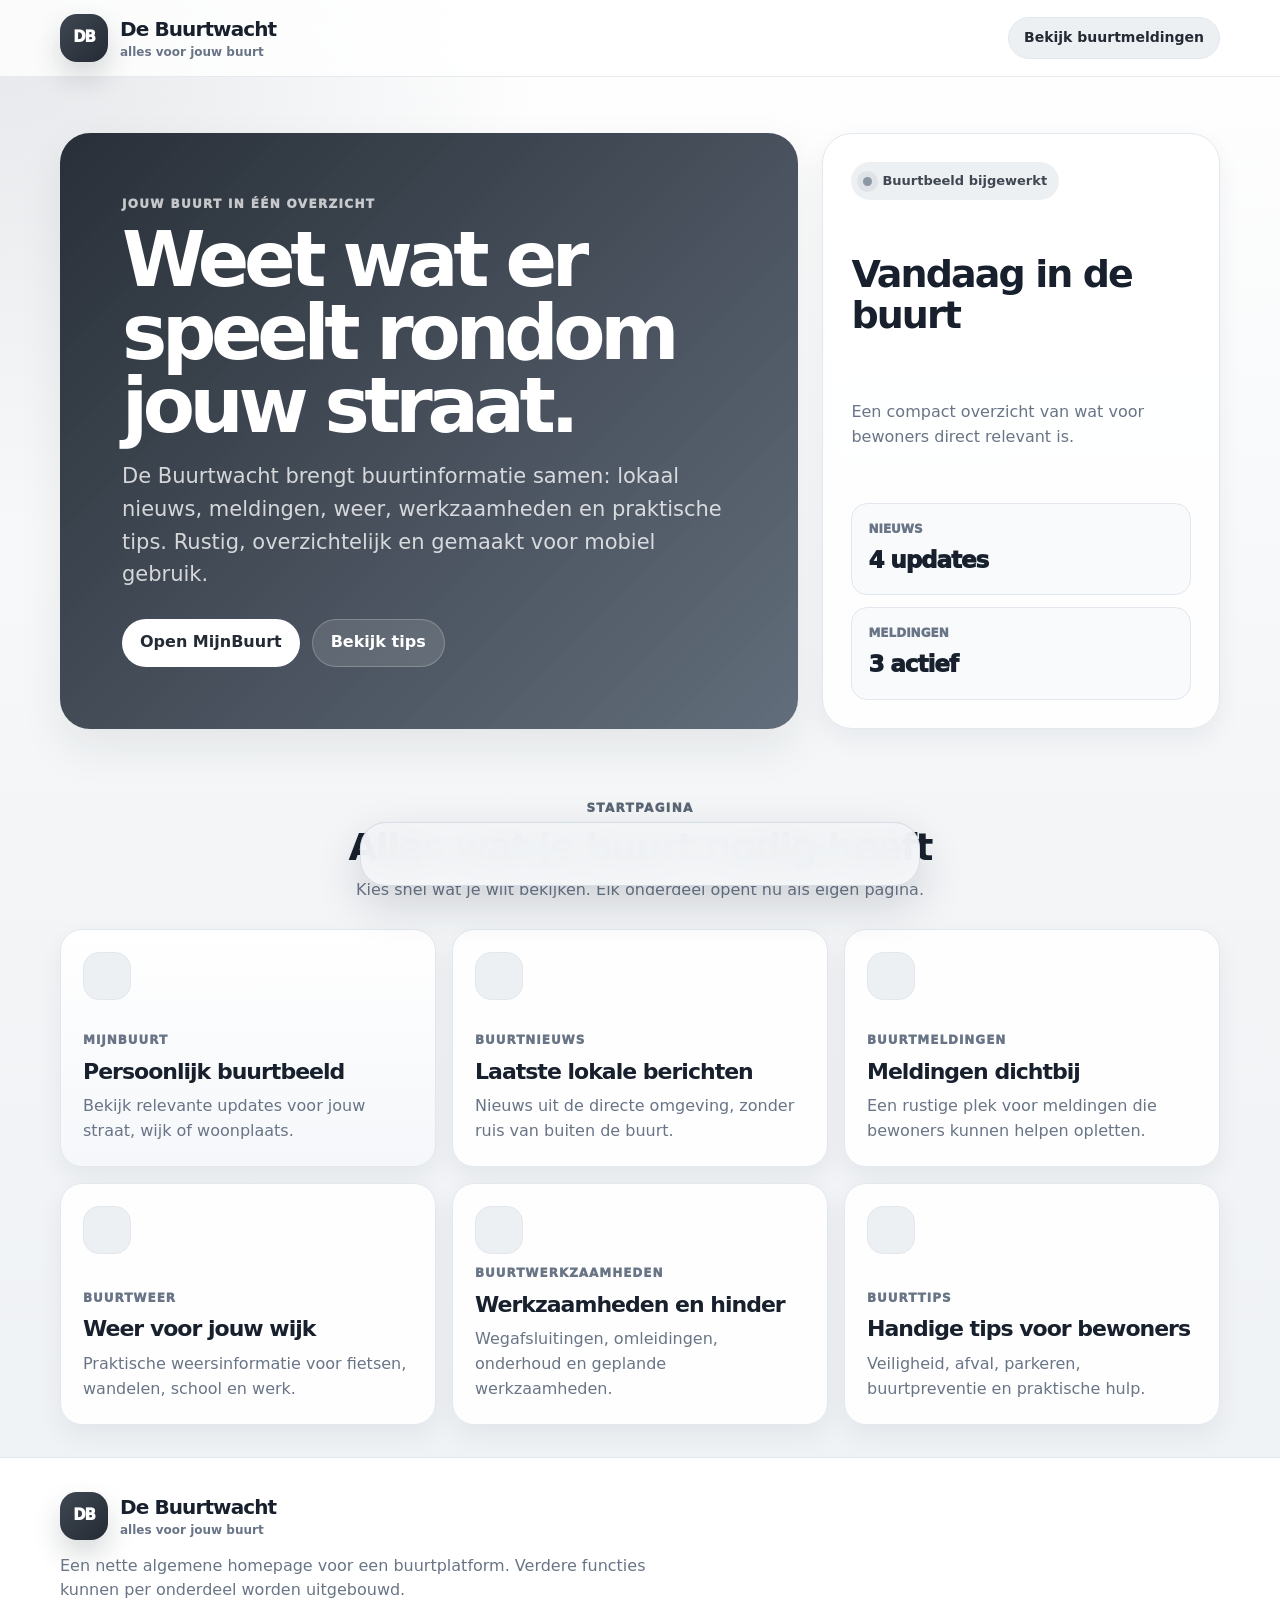
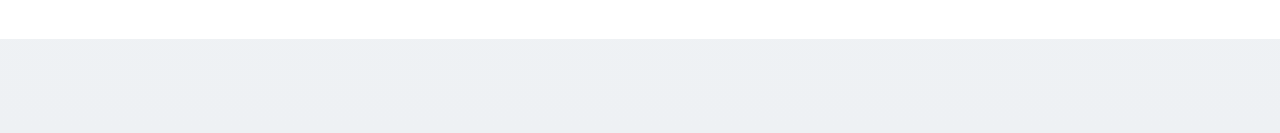
==== commit 73777495: "Convert homepage navigation to multi page Lucide icons" ====
--- a/index.html
+++ b/index.html
@@ -7,32 +7,30 @@
     <title>De Buurtwacht - Alles voor jouw buurt</title>
     <link rel="stylesheet" href="styles.css" />
   </head>
-  <body>
+  <body data-page="home">
     <header class="site-header">
       <nav class="navbar" aria-label="Hoofdnavigatie">
-        <a class="brand" href="#home" aria-label="De Buurtwacht startpagina">
+        <a class="brand" href="index.html" aria-label="De Buurtwacht startpagina">
           <span class="brand-mark">DB</span>
           <span>
             <strong>De Buurtwacht</strong>
             <small>alles voor jouw buurt</small>
           </span>
         </a>
-        <a class="header-action" href="#buurtmeldingen">Bekijk buurtmeldingen</a>
+        <a class="header-action" href="buurtmeldingen.html">Bekijk buurtmeldingen</a>
       </nav>
     </header>
 
-    <main id="home">
+    <main>
       <section class="hero-section">
         <div class="hero-grid page-width">
           <div class="hero-copy">
             <p class="label">Jouw buurt in één overzicht</p>
             <h1>Weet wat er speelt rondom jouw straat.</h1>
-            <p class="hero-text">
-              De Buurtwacht brengt buurtinformatie samen: lokaal nieuws, meldingen, weer, werkzaamheden en praktische tips. Rustig, overzichtelijk en gemaakt voor mobiel gebruik.
-            </p>
+            <p class="hero-text">De Buurtwacht brengt buurtinformatie samen: lokaal nieuws, meldingen, weer, werkzaamheden en praktische tips. Rustig, overzichtelijk en gemaakt voor mobiel gebruik.</p>
             <div class="hero-actions">
-              <a class="button primary" href="#mijnbuurt">Open MijnBuurt</a>
-              <a class="button secondary" href="#buurttips">Bekijk tips</a>
+              <a class="button primary" href="mijnbuurt.html">Open MijnBuurt</a>
+              <a class="button secondary" href="buurttips.html">Bekijk tips</a>
             </div>
           </div>
 
@@ -57,106 +55,79 @@
         </div>
       </section>
 
-      <section class="page-width feature-grid" id="mijnbuurt" aria-labelledby="features-title">
+      <section class="page-width feature-grid" aria-labelledby="features-title">
         <div class="section-heading-center">
           <p class="label">Startpagina</p>
           <h2 id="features-title">Alles wat je buurt nodig heeft</h2>
-          <p>Kies snel wat je wilt bekijken. Deze homepage is de basis voor het buurtplatform.</p>
+          <p>Kies snel wat je wilt bekijken. Elk onderdeel opent nu als eigen pagina.</p>
         </div>
 
-        <a class="feature-card highlight" href="#mijnbuurt">
-          <span class="feature-icon" aria-hidden="true">⌂</span>
+        <a class="feature-card highlight" href="mijnbuurt.html">
+          <span class="feature-icon icon-house" aria-hidden="true"></span>
           <span class="feature-kicker">MijnBuurt</span>
           <strong>Persoonlijk buurtbeeld</strong>
           <p>Bekijk relevante updates voor jouw straat, wijk of woonplaats.</p>
         </a>
 
-        <a class="feature-card" href="#buurtnieuws" id="buurtnieuws">
-          <span class="feature-icon" aria-hidden="true">◧</span>
+        <a class="feature-card" href="buurtnieuws.html">
+          <span class="feature-icon icon-news" aria-hidden="true"></span>
           <span class="feature-kicker">Buurtnieuws</span>
           <strong>Laatste lokale berichten</strong>
           <p>Nieuws uit de directe omgeving, zonder ruis van buiten de buurt.</p>
         </a>
 
-        <a class="feature-card" href="#buurtmeldingen" id="buurtmeldingen">
-          <span class="feature-icon" aria-hidden="true">!</span>
+        <a class="feature-card" href="buurtmeldingen.html">
+          <span class="feature-icon icon-bell" aria-hidden="true"></span>
           <span class="feature-kicker">Buurtmeldingen</span>
           <strong>Meldingen dichtbij</strong>
           <p>Een rustige plek voor meldingen die bewoners kunnen helpen opletten.</p>
         </a>
 
-        <a class="feature-card" href="#buurtweer" id="buurtweer">
-          <span class="feature-icon" aria-hidden="true">☁</span>
+        <a class="feature-card" href="buurtweer.html">
+          <span class="feature-icon icon-weather" aria-hidden="true"></span>
           <span class="feature-kicker">Buurtweer</span>
           <strong>Weer voor jouw wijk</strong>
           <p>Praktische weersinformatie voor fietsen, wandelen, school en werk.</p>
         </a>
 
-        <a class="feature-card" href="#buurtwerkzaamheden" id="buurtwerkzaamheden">
-          <span class="feature-icon" aria-hidden="true">◇</span>
+        <a class="feature-card" href="buurtwerkzaamheden.html">
+          <span class="feature-icon icon-work" aria-hidden="true"></span>
           <span class="feature-kicker">Buurtwerkzaamheden</span>
           <strong>Werkzaamheden en hinder</strong>
           <p>Wegafsluitingen, omleidingen, onderhoud en geplande werkzaamheden.</p>
         </a>
 
-        <a class="feature-card" href="#buurttips" id="buurttips">
-          <span class="feature-icon" aria-hidden="true">✓</span>
+        <a class="feature-card" href="buurttips.html">
+          <span class="feature-icon icon-tip" aria-hidden="true"></span>
           <span class="feature-kicker">Buurttips</span>
           <strong>Handige tips voor bewoners</strong>
           <p>Veiligheid, afval, parkeren, buurtpreventie en praktische hulp.</p>
         </a>
-      </section>
-
-      <section class="page-width dashboard-section" aria-labelledby="dashboard-title">
-        <div class="dashboard-card main-card">
-          <p class="label">Uitgelicht</p>
-          <h2 id="dashboard-title">Rustige informatie, snel te begrijpen.</h2>
-          <p>
-            De Buurtwacht is bedoeld als laagdrempelig platform voor bewoners. Geen drukke alarmstijl, maar duidelijke blokken die helpen om snel te zien wat belangrijk is.
-          </p>
-        </div>
-        <div class="dashboard-list" aria-label="Voorbeeld updates">
-          <article>
-            <span>Vandaag</span>
-            <strong>Werkzaamheden aan hoofdroute</strong>
-            <p>Controleer je route als je door het centrum rijdt.</p>
-          </article>
-          <article>
-            <span>Tip</span>
-            <strong>Verlichting bij achterpaden</strong>
-            <p>Meld kapotte verlichting bij de gemeente of beheerder.</p>
-          </article>
-          <article>
-            <span>Weer</span>
-            <strong>Kans op stevige buien</strong>
-            <p>Zet losse spullen in tuin of balkon veilig weg.</p>
-          </article>
-        </div>
       </section>
     </main>
 
     <footer class="site-footer">
       <div class="page-width footer-grid">
         <div>
-          <a class="brand footer-brand" href="#home">
+          <a class="brand footer-brand" href="index.html">
             <span class="brand-mark">DB</span>
             <span>
               <strong>De Buurtwacht</strong>
               <small>alles voor jouw buurt</small>
             </span>
           </a>
-          <p>Een nette algemene homepage voor een buurtplatform. Verdere functies kunnen later per onderdeel worden uitgebouwd.</p>
+          <p>Een nette algemene homepage voor een buurtplatform. Verdere functies kunnen per onderdeel worden uitgebouwd.</p>
         </div>
       </div>
     </footer>
 
     <nav class="bottom-nav" aria-label="Buurtmenu">
-      <a href="#mijnbuurt" aria-label="MijnBuurt" title="MijnBuurt"><span aria-hidden="true">⌂</span></a>
-      <a href="#buurtnieuws" aria-label="Buurtnieuws" title="Buurtnieuws"><span aria-hidden="true">◧</span></a>
-      <a href="#buurtmeldingen" aria-label="Buurtmeldingen" title="Buurtmeldingen"><span aria-hidden="true">!</span></a>
-      <a href="#buurtweer" aria-label="Buurtweer" title="Buurtweer"><span aria-hidden="true">☁</span></a>
-      <a href="#buurtwerkzaamheden" aria-label="Buurtwerkzaamheden" title="Buurtwerkzaamheden"><span aria-hidden="true">◇</span></a>
-      <a href="#buurttips" aria-label="Buurttips" title="Buurttips"><span aria-hidden="true">✓</span></a>
+      <a href="mijnbuurt.html" data-page="mijnbuurt" aria-label="MijnBuurt" title="MijnBuurt"><span class="nav-icon icon-house" aria-hidden="true"></span></a>
+      <a href="buurtnieuws.html" data-page="buurtnieuws" aria-label="Buurtnieuws" title="Buurtnieuws"><span class="nav-icon icon-news" aria-hidden="true"></span></a>
+      <a href="buurtmeldingen.html" data-page="buurtmeldingen" aria-label="Buurtmeldingen" title="Buurtmeldingen"><span class="nav-icon icon-bell" aria-hidden="true"></span></a>
+      <a href="buurtweer.html" data-page="buurtweer" aria-label="Buurtweer" title="Buurtweer"><span class="nav-icon icon-weather" aria-hidden="true"></span></a>
+      <a href="buurtwerkzaamheden.html" data-page="buurtwerkzaamheden" aria-label="Buurtwerkzaamheden" title="Buurtwerkzaamheden"><span class="nav-icon icon-work" aria-hidden="true"></span></a>
+      <a href="buurttips.html" data-page="buurttips" aria-label="Buurttips" title="Buurttips"><span class="nav-icon icon-tip" aria-hidden="true"></span></a>
     </nav>
 
     <script src="app.js"></script>
--- a/styles.css
+++ b/styles.css
@@ -1,29 +1,22 @@
 :root {
   color-scheme: light;
-  --bg: #f4f7fb;
-  --bg-soft: #eef3f8;
+  --bg: #f3f5f7;
   --panel: #ffffff;
   --panel-soft: #f8fafc;
-  --text: #102033;
-  --muted: #627086;
-  --line: #dce4ee;
-  --line-strong: #c7d3e1;
-  --brand: #0f4c81;
-  --brand-dark: #0a3358;
-  --brand-soft: #e8f2fb;
-  --accent: #f06b42;
-  --accent-dark: #c54724;
-  --red: #b42318;
-  --red-soft: #fee7e4;
-  --orange: #a15c00;
-  --orange-soft: #fff1d6;
-  --green: #176b4d;
-  --green-soft: #e3f5ec;
-  --shadow: 0 18px 45px rgba(12, 28, 48, 0.1);
-  --shadow-soft: 0 10px 30px rgba(12, 28, 48, 0.08);
-  --radius-xl: 28px;
-  --radius-lg: 20px;
-  --radius-md: 14px;
+  --text: #17202c;
+  --muted: #697586;
+  --line: #e3e7ee;
+  --line-strong: #cfd6df;
+  --brand: #3f4752;
+  --brand-dark: #242b34;
+  --brand-soft: #edf0f3;
+  --accent: #6f7c8c;
+  --accent-soft: #f1f3f6;
+  --shadow: 0 18px 45px rgba(23, 32, 44, 0.08);
+  --shadow-soft: 0 10px 26px rgba(23, 32, 44, 0.06);
+  --radius-xl: 30px;
+  --radius-lg: 22px;
+  --radius-md: 16px;
 }
 
 * {
@@ -37,17 +30,13 @@
 body {
   margin: 0;
   min-height: 100vh;
+  padding-bottom: 94px;
   color: var(--text);
   background:
-    radial-gradient(circle at top left, rgba(15, 76, 129, 0.12), transparent 32rem),
-    linear-gradient(180deg, #ffffff 0%, var(--bg) 42%, #edf3f8 100%);
+    radial-gradient(circle at top left, rgba(111, 124, 140, 0.18), transparent 34rem),
+    linear-gradient(180deg, #ffffff 0%, var(--bg) 48%, #eef1f4 100%);
   font-family: Inter, ui-sans-serif, system-ui, -apple-system, BlinkMacSystemFont, "Segoe UI", Arial, sans-serif;
   line-height: 1.55;
-}
-
-body::selection {
-  color: #ffffff;
-  background: var(--brand);
 }
 
 a {
@@ -59,15 +48,6 @@
 input,
 select {
   font: inherit;
-}
-
-button {
-  border: 0;
-}
-
-img,
-svg {
-  max-width: 100%;
 }
 
 h1,
@@ -78,24 +58,18 @@
 }
 
 h1 {
-  max-width: 780px;
+  max-width: 790px;
   margin-bottom: 18px;
   font-size: clamp(42px, 8vw, 76px);
-  line-height: 0.95;
+  line-height: 0.96;
   letter-spacing: -0.07em;
 }
 
 h2 {
   margin-bottom: 10px;
-  font-size: clamp(24px, 3vw, 36px);
+  font-size: clamp(25px, 3.2vw, 38px);
   line-height: 1.08;
-  letter-spacing: -0.045em;
-}
-
-h3 {
-  margin-bottom: 8px;
-  font-size: 18px;
-  line-height: 1.2;
+  letter-spacing: -0.05em;
 }
 
 p {
@@ -103,7 +77,7 @@
 }
 
 .page-width {
-  width: min(1180px, calc(100% - 40px));
+  width: min(1160px, calc(100% - 40px));
   margin-inline: auto;
 }
 
@@ -111,13 +85,13 @@
   position: sticky;
   top: 0;
   z-index: 50;
-  border-bottom: 1px solid rgba(220, 228, 238, 0.8);
+  border-bottom: 1px solid rgba(227, 231, 238, 0.84);
   background: rgba(255, 255, 255, 0.82);
   backdrop-filter: blur(18px);
 }
 
 .navbar {
-  width: min(1180px, calc(100% - 40px));
+  width: min(1160px, calc(100% - 40px));
   min-height: 76px;
   display: flex;
   align-items: center;
@@ -140,9 +114,10 @@
   height: 48px;
   color: #ffffff;
   background: linear-gradient(135deg, var(--brand), var(--brand-dark));
-  border-radius: 16px;
-  box-shadow: 0 12px 24px rgba(15, 76, 129, 0.24);
-  font-weight: 900;
+  border-radius: 17px;
+  box-shadow: 0 14px 28px rgba(36, 43, 52, 0.18);
+  font-size: 15px;
+  font-weight: 950;
   letter-spacing: -0.08em;
 }
 
@@ -157,46 +132,35 @@
   margin-top: -2px;
   color: var(--muted);
   font-size: 12px;
-  font-weight: 700;
-}
-
-.nav-links {
-  display: flex;
+  font-weight: 750;
+}
+
+.header-action {
+  display: inline-flex;
   align-items: center;
-  justify-content: flex-end;
-  gap: 6px;
-}
-
-.nav-links a {
-  padding: 10px 14px;
-  color: #304157;
+  justify-content: center;
+  min-height: 42px;
+  padding: 0 15px;
+  color: var(--brand-dark);
+  background: var(--brand-soft);
+  border: 1px solid var(--line);
   border-radius: 999px;
   font-size: 14px;
-  font-weight: 800;
-}
-
-.nav-links a:hover {
-  color: var(--brand);
-  background: var(--brand-soft);
-}
-
-.menu-button {
-  display: none;
-  padding: 10px 14px;
-  color: var(--brand-dark);
-  background: var(--brand-soft);
-  border-radius: 999px;
-  font-weight: 900;
+  font-weight: 850;
+}
+
+.header-action:hover {
+  background: #e3e7ec;
 }
 
 .hero-section {
-  padding: 66px 0 34px;
+  padding: 56px 0 28px;
 }
 
 .hero-grid {
   display: grid;
-  grid-template-columns: minmax(0, 1.35fr) minmax(320px, 0.65fr);
-  gap: 28px;
+  grid-template-columns: minmax(0, 1.3fr) minmax(310px, 0.7fr);
+  gap: 24px;
   align-items: stretch;
 }
 
@@ -208,31 +172,30 @@
   padding: clamp(28px, 6vw, 62px);
   color: #ffffff;
   background:
-    linear-gradient(135deg, rgba(10, 51, 88, 0.98), rgba(15, 76, 129, 0.88)),
-    radial-gradient(circle at 90% 20%, rgba(240, 107, 66, 0.45), transparent 20rem);
+    linear-gradient(135deg, rgba(36, 43, 52, 0.98), rgba(85, 97, 112, 0.92)),
+    radial-gradient(circle at 88% 18%, rgba(255, 255, 255, 0.16), transparent 22rem);
   border-radius: var(--radius-xl);
   box-shadow: var(--shadow);
   overflow: hidden;
 }
 
-.hero-copy .label,
-.section-heading-center.light .label {
-  color: #b9d8f3;
-}
-
 .label {
   margin-bottom: 10px;
-  color: var(--brand);
+  color: #5b6675;
   font-size: 12px;
-  font-weight: 900;
+  font-weight: 950;
   letter-spacing: 0.11em;
   text-transform: uppercase;
 }
 
+.hero-copy .label {
+  color: rgba(255, 255, 255, 0.72);
+}
+
 .hero-text {
-  max-width: 680px;
+  max-width: 690px;
   margin-bottom: 28px;
-  color: rgba(255, 255, 255, 0.83);
+  color: rgba(255, 255, 255, 0.78);
   font-size: clamp(17px, 2vw, 21px);
 }
 
@@ -253,19 +216,14 @@
 }
 
 .button.primary {
-  color: #ffffff;
-  background: var(--accent);
-  box-shadow: 0 16px 30px rgba(240, 107, 66, 0.28);
-}
-
-.button.primary:hover {
-  background: var(--accent-dark);
+  color: #242b34;
+  background: #ffffff;
 }
 
 .button.secondary {
   color: #ffffff;
-  background: rgba(255, 255, 255, 0.14);
-  border: 1px solid rgba(255, 255, 255, 0.25);
+  background: rgba(255, 255, 255, 0.12);
+  border: 1px solid rgba(255, 255, 255, 0.22);
 }
 
 .hero-card {
@@ -274,14 +232,10 @@
   justify-content: space-between;
   gap: 24px;
   padding: 28px;
-  background: var(--panel);
+  background: rgba(255, 255, 255, 0.92);
   border: 1px solid var(--line);
   border-radius: var(--radius-xl);
   box-shadow: var(--shadow-soft);
-}
-
-.hero-card h2 {
-  margin-bottom: 10px;
 }
 
 .hero-card p {
@@ -294,8 +248,8 @@
   gap: 10px;
   width: max-content;
   padding: 9px 12px;
-  color: var(--green);
-  background: var(--green-soft);
+  color: #3f4752;
+  background: var(--brand-soft);
   border-radius: 999px;
   font-size: 13px;
   font-weight: 900;
@@ -304,9 +258,9 @@
 .live-dot {
   width: 9px;
   height: 9px;
-  background: #18a45f;
+  background: #8b97a5;
   border-radius: 50%;
-  box-shadow: 0 0 0 6px rgba(24, 164, 95, 0.16);
+  box-shadow: 0 0 0 6px rgba(139, 151, 165, 0.15);
 }
 
 .quick-stats {
@@ -326,417 +280,155 @@
 .quick-stats dt {
   color: var(--muted);
   font-size: 12px;
-  font-weight: 900;
+  font-weight: 950;
   text-transform: uppercase;
 }
 
 .quick-stats dd {
   margin: 4px 0 0;
-  font-size: 22px;
-  font-weight: 950;
-  letter-spacing: -0.04em;
-}
-
-.search-panel {
-  display: grid;
-  grid-template-columns: 0.55fr 1.45fr;
-  gap: 22px;
-  align-items: end;
-  margin-top: 12px;
-  padding: 24px;
-  background: rgba(255, 255, 255, 0.9);
-  border: 1px solid var(--line);
-  border-radius: var(--radius-lg);
-  box-shadow: var(--shadow-soft);
-}
-
-.filter-grid {
-  display: grid;
-  grid-template-columns: 1.3fr 1fr 1fr;
-  gap: 12px;
-}
-
-label {
-  display: grid;
-  gap: 7px;
-  color: #304157;
-  font-size: 13px;
-  font-weight: 900;
-}
-
-input,
-select {
-  width: 100%;
-  min-height: 48px;
-  padding: 11px 13px;
-  color: var(--text);
-  background: #ffffff;
-  border: 1px solid var(--line-strong);
-  border-radius: 14px;
-  outline: none;
-}
-
-input:focus,
-select:focus,
-.message-card:focus-visible,
-.menu-button:focus-visible,
-.button:focus-visible {
-  border-color: var(--brand);
-  outline: 4px solid rgba(15, 76, 129, 0.16);
-}
-
-.stats-row {
-  display: grid;
-  grid-template-columns: repeat(4, minmax(0, 1fr));
-  gap: 14px;
-  margin-top: 18px;
-}
-
-.stat-card {
-  padding: 18px;
-  background: var(--panel);
-  border: 1px solid var(--line);
-  border-radius: var(--radius-lg);
-  box-shadow: var(--shadow-soft);
-}
-
-.stat-card span {
-  display: block;
-  margin-bottom: 8px;
-  color: var(--muted);
-  font-size: 12px;
-  font-weight: 900;
-  text-transform: uppercase;
-}
-
-.stat-card strong {
-  display: block;
-  font-size: clamp(24px, 4vw, 34px);
-  line-height: 1;
-  letter-spacing: -0.055em;
-}
-
-.stat-card.urgent {
-  border-color: #f3c6c1;
-  background: linear-gradient(180deg, #ffffff, #fff7f6);
-}
-
-.content-layout {
-  display: grid;
-  grid-template-columns: minmax(0, 1.25fr) minmax(340px, 0.75fr);
-  gap: 18px;
-  align-items: start;
-  margin-top: 18px;
-}
-
-.panel {
+  font-size: 23px;
+  font-weight: 950;
+  letter-spacing: -0.045em;
+}
+
+.feature-grid {
+  display: grid;
+  grid-template-columns: repeat(3, minmax(0, 1fr));
+  gap: 16px;
+  padding: 42px 0 32px;
+}
+
+.section-heading-center {
+  grid-column: 1 / -1;
+  max-width: 720px;
+  margin: 0 auto 10px;
+  text-align: center;
+}
+
+.section-heading-center p:not(.label) {
+  color: var(--muted);
+}
+
+.feature-card {
+  min-height: 238px;
+  display: flex;
+  flex-direction: column;
+  gap: 10px;
+  padding: 22px;
   background: rgba(255, 255, 255, 0.94);
   border: 1px solid var(--line);
   border-radius: var(--radius-lg);
   box-shadow: var(--shadow-soft);
-}
-
-.feed-panel,
-.detail-panel {
-  padding: 22px;
-}
-
-.detail-panel {
-  position: sticky;
-  top: 96px;
-}
-
-.section-title-row {
-  display: flex;
-  align-items: start;
-  justify-content: space-between;
-  gap: 16px;
-  margin-bottom: 18px;
-}
-
-.section-title-row.compact {
-  margin-bottom: 14px;
-}
-
-.subtle-badge {
-  min-width: max-content;
-  padding: 8px 11px;
-  color: var(--brand);
+  transition: transform 180ms ease, border-color 180ms ease, box-shadow 180ms ease;
+}
+
+.feature-card:hover {
+  transform: translateY(-3px);
+  border-color: var(--line-strong);
+  box-shadow: var(--shadow);
+}
+
+.feature-card.highlight {
+  background: linear-gradient(180deg, #ffffff, #f5f7fa);
+}
+
+.feature-icon {
+  display: grid;
+  place-items: center;
+  width: 48px;
+  height: 48px;
+  color: #5d6876;
+  background: var(--brand-soft);
+  border: 1px solid var(--line);
+  border-radius: 16px;
+  font-size: 24px;
+  font-weight: 950;
+}
+
+.feature-kicker {
+  margin-top: auto;
+  color: var(--muted);
+  font-size: 12px;
+  font-weight: 950;
+  letter-spacing: 0.08em;
+  text-transform: uppercase;
+}
+
+.feature-card strong {
+  display: block;
+  font-size: 22px;
+  line-height: 1.12;
+  letter-spacing: -0.045em;
+}
+
+.feature-card p {
+  color: var(--muted);
+}
+
+.dashboard-section {
+  display: grid;
+  grid-template-columns: minmax(0, 1fr) minmax(320px, 0.8fr);
+  gap: 18px;
+  padding: 30px 0 72px;
+}
+
+.dashboard-card,
+.dashboard-list article {
+  background: rgba(255, 255, 255, 0.94);
+  border: 1px solid var(--line);
+  border-radius: var(--radius-lg);
+  box-shadow: var(--shadow-soft);
+}
+
+.main-card {
+  padding: clamp(24px, 5vw, 46px);
+}
+
+.main-card p:not(.label) {
+  max-width: 720px;
+  color: var(--muted);
+  font-size: 17px;
+}
+
+.dashboard-list {
+  display: grid;
+  gap: 12px;
+}
+
+.dashboard-list article {
+  padding: 18px;
+}
+
+.dashboard-list span {
+  display: inline-flex;
+  margin-bottom: 8px;
+  padding: 6px 9px;
+  color: var(--muted);
   background: var(--brand-soft);
   border-radius: 999px;
   font-size: 12px;
-  font-weight: 900;
-}
-
-.messages-list {
-  display: grid;
-  gap: 12px;
-}
-
-.message-card {
-  width: 100%;
-  display: grid;
-  grid-template-columns: auto minmax(0, 1fr) auto;
-  gap: 14px;
-  align-items: start;
-  padding: 16px;
-  text-align: left;
-  color: var(--text);
-  background: #ffffff;
-  border: 1px solid var(--line);
-  border-radius: 18px;
-  cursor: pointer;
-  box-shadow: 0 8px 22px rgba(12, 28, 48, 0.04);
-}
-
-.message-card:hover,
-.message-card.active {
-  border-color: rgba(15, 76, 129, 0.42);
-  box-shadow: 0 14px 34px rgba(12, 28, 48, 0.1);
-  transform: translateY(-1px);
-}
-
-.priority-badge {
-  display: inline-flex;
-  align-items: center;
-  justify-content: center;
-  min-width: 52px;
-  height: 38px;
-  padding: 0 10px;
-  border-radius: 13px;
-  font-size: 13px;
-  font-weight: 950;
-}
-
-.priority-badge.p1 {
-  color: var(--red);
-  background: var(--red-soft);
-}
-
-.priority-badge.p2 {
-  color: var(--orange);
-  background: var(--orange-soft);
-}
-
-.priority-badge.p3 {
-  color: var(--green);
-  background: var(--green-soft);
-}
-
-.message-main strong {
-  display: block;
-  margin-bottom: 5px;
-  font-size: 16px;
-  letter-spacing: -0.025em;
-}
-
-.message-meta {
-  display: block;
-  color: var(--muted);
-  font-size: 13px;
-}
-
-.message-tags {
-  display: flex;
-  flex-wrap: wrap;
-  gap: 6px;
-  margin-top: 9px;
-}
-
-.message-tags span {
-  padding: 5px 8px;
-  color: #3c4b60;
-  background: var(--panel-soft);
-  border: 1px solid var(--line);
-  border-radius: 999px;
-  font-size: 12px;
-  font-weight: 800;
-}
-
-.message-time {
-  color: var(--muted);
-  font-size: 13px;
-  font-weight: 900;
-  white-space: nowrap;
-}
-
-.message-details {
-  display: grid;
-  gap: 12px;
-}
-
-.empty-state,
-.no-results {
-  padding: 18px;
-  color: var(--muted);
-  background: var(--panel-soft);
-  border: 1px dashed var(--line-strong);
-  border-radius: 16px;
-}
-
-.detail-hero {
-  padding: 18px;
-  color: #ffffff;
-  background: linear-gradient(135deg, var(--brand), var(--brand-dark));
-  border-radius: 18px;
-}
-
-.detail-hero span {
-  display: inline-flex;
-  margin-bottom: 10px;
-  padding: 6px 9px;
-  color: #ffffff;
-  background: rgba(255, 255, 255, 0.16);
-  border-radius: 999px;
-  font-size: 12px;
-  font-weight: 900;
-}
-
-.detail-hero h3 {
-  margin-bottom: 6px;
-  font-size: 23px;
-}
-
-.detail-hero p {
-  color: rgba(255, 255, 255, 0.78);
-}
-
-.detail-row {
-  padding: 14px;
-  background: var(--panel-soft);
-  border: 1px solid var(--line);
-  border-radius: 16px;
-}
-
-.detail-label {
+  font-weight: 950;
+}
+
+.dashboard-list strong {
   display: block;
   margin-bottom: 4px;
-  color: var(--muted);
-  font-size: 12px;
-  font-weight: 900;
-  letter-spacing: 0.06em;
-  text-transform: uppercase;
-}
-
-.detail-value {
-  font-weight: 850;
-}
-
-.log-list {
-  margin: 0;
-  padding-left: 18px;
-}
-
-.log-list li {
-  margin-bottom: 5px;
-}
-
-.neighbourhood-section {
-  padding: 70px 0 64px;
-}
-
-.section-heading-center {
-  max-width: 720px;
-  margin: 0 auto 26px;
-  text-align: center;
-}
-
-.section-heading-center p:not(.label) {
-  color: var(--muted);
-}
-
-.section-heading-center.light {
-  color: #ffffff;
-}
-
-.section-heading-center.light p:not(.label) {
-  color: rgba(255, 255, 255, 0.72);
-}
-
-.neighbourhood-grid {
-  display: grid;
-  grid-template-columns: repeat(3, minmax(0, 1fr));
-  gap: 16px;
-}
-
-.area-card {
-  padding: 20px;
-  background: var(--panel);
-  border: 1px solid var(--line);
-  border-radius: var(--radius-lg);
-  box-shadow: var(--shadow-soft);
-}
-
-.area-card strong {
-  display: block;
-  margin-bottom: 6px;
-  font-size: 20px;
-  letter-spacing: -0.035em;
-}
-
-.area-card p {
-  color: var(--muted);
-  font-size: 14px;
-}
-
-.area-count {
-  display: inline-flex;
-  margin-bottom: 14px;
-  padding: 7px 10px;
-  color: var(--brand);
-  background: var(--brand-soft);
-  border-radius: 999px;
-  font-size: 12px;
-  font-weight: 900;
-}
-
-.safety-section {
-  padding: 68px 0;
-  background:
-    linear-gradient(135deg, rgba(10, 51, 88, 0.97), rgba(15, 76, 129, 0.92)),
-    radial-gradient(circle at top right, rgba(240, 107, 66, 0.35), transparent 22rem);
-}
-
-.safety-grid {
-  display: grid;
-  grid-template-columns: repeat(3, minmax(0, 1fr));
-  gap: 16px;
-}
-
-.safety-card {
-  padding: 22px;
-  color: #ffffff;
-  background: rgba(255, 255, 255, 0.1);
-  border: 1px solid rgba(255, 255, 255, 0.16);
-  border-radius: var(--radius-lg);
-}
-
-.safety-card p {
-  color: rgba(255, 255, 255, 0.72);
-}
-
-.card-kicker {
-  display: inline-flex;
-  margin-bottom: 14px;
-  padding: 7px 10px;
-  color: #ffffff;
-  background: rgba(255, 255, 255, 0.13);
-  border-radius: 999px;
-  font-size: 12px;
-  font-weight: 900;
+  font-size: 17px;
+}
+
+.dashboard-list p {
+  color: var(--muted);
 }
 
 .site-footer {
-  padding: 34px 0 96px;
+  padding: 34px 0 36px;
   background: #ffffff;
   border-top: 1px solid var(--line);
 }
 
 .footer-grid {
   display: grid;
-  grid-template-columns: 1.2fr 0.8fr;
   gap: 24px;
-  align-items: start;
 }
 
 .footer-brand {
@@ -748,74 +440,76 @@
   color: var(--muted);
 }
 
-.site-footer h2 {
-  margin-bottom: 8px;
-  font-size: 18px;
-}
-
-.mobile-tabbar {
+.bottom-nav {
   position: fixed;
-  right: 12px;
-  bottom: 12px;
-  left: 12px;
-  z-index: 60;
-  display: none;
-  grid-template-columns: repeat(4, 1fr);
+  right: 14px;
+  bottom: 14px;
+  left: 14px;
+  z-index: 70;
+  display: grid;
+  grid-template-columns: repeat(6, 1fr);
   gap: 6px;
-  padding: 7px;
-  background: rgba(255, 255, 255, 0.94);
-  border: 1px solid var(--line);
-  border-radius: 22px;
-  box-shadow: 0 16px 46px rgba(12, 28, 48, 0.2);
-  backdrop-filter: blur(16px);
-}
-
-.mobile-tabbar a {
+  max-width: 560px;
+  margin-inline: auto;
+  padding: 8px;
+  background: rgba(244, 246, 248, 0.94);
+  border: 1px solid #d9dee6;
+  border-radius: 26px;
+  box-shadow: 0 18px 45px rgba(23, 32, 44, 0.16);
+  backdrop-filter: blur(18px);
+}
+
+.bottom-nav a {
   display: grid;
   place-items: center;
-  min-height: 42px;
-  color: #304157;
-  border-radius: 16px;
-  font-size: 12px;
-  font-weight: 950;
-}
-
-.mobile-tabbar a:hover {
-  color: var(--brand);
-  background: var(--brand-soft);
+  min-height: 46px;
+  color: #7a8491;
+  background: transparent;
+  border-radius: 18px;
+  font-size: 24px;
+  font-weight: 950;
+  line-height: 1;
+  transition: color 160ms ease, background 160ms ease, transform 160ms ease;
+}
+
+.bottom-nav a:hover,
+.bottom-nav a.active {
+  color: #3f4752;
+  background: #e7ebf0;
+  transform: translateY(-1px);
+}
+
+.bottom-nav a:focus-visible,
+.header-action:focus-visible,
+.button:focus-visible,
+.feature-card:focus-visible {
+  outline: 4px solid rgba(111, 124, 140, 0.2);
+  outline-offset: 3px;
 }
 
 @media (max-width: 980px) {
   .hero-grid,
-  .search-panel,
-  .content-layout,
-  .footer-grid {
+  .dashboard-section {
     grid-template-columns: 1fr;
   }
 
+  .feature-grid {
+    grid-template-columns: repeat(2, minmax(0, 1fr));
+  }
+
   .hero-copy {
-    min-height: 430px;
-  }
-
-  .detail-panel {
-    position: static;
-  }
-
-  .stats-row,
-  .neighbourhood-grid,
-  .safety-grid {
-    grid-template-columns: repeat(2, minmax(0, 1fr));
-  }
-}
-
-@media (max-width: 760px) {
+    min-height: 420px;
+  }
+}
+
+@media (max-width: 720px) {
+  body {
+    padding-bottom: 92px;
+  }
+
   .page-width,
   .navbar {
-    width: min(100% - 28px, 1180px);
-  }
-
-  .site-header {
-    position: sticky;
+    width: min(100% - 28px, 1160px);
   }
 
   .navbar {
@@ -832,36 +526,9 @@
     font-size: 18px;
   }
 
-  .brand small {
+  .brand small,
+  .header-action {
     display: none;
-  }
-
-  .menu-button {
-    display: inline-flex;
-  }
-
-  .nav-links {
-    position: absolute;
-    right: 14px;
-    top: 72px;
-    left: 14px;
-    display: none;
-    flex-direction: column;
-    align-items: stretch;
-    padding: 10px;
-    background: #ffffff;
-    border: 1px solid var(--line);
-    border-radius: 20px;
-    box-shadow: var(--shadow);
-  }
-
-  .nav-links.open {
-    display: flex;
-  }
-
-  .nav-links a {
-    padding: 13px 14px;
-    border-radius: 14px;
   }
 
   .hero-section {
@@ -870,15 +537,15 @@
 
   .hero-copy,
   .hero-card,
-  .search-panel,
-  .feed-panel,
-  .detail-panel {
+  .feature-card,
+  .dashboard-card,
+  .dashboard-list article {
     border-radius: 22px;
   }
 
   .hero-copy {
     min-height: auto;
-    padding: 34px 24px;
+    padding: 32px 22px;
   }
 
   .hero-actions {
@@ -886,52 +553,55 @@
     grid-template-columns: 1fr;
   }
 
-  .filter-grid,
-  .stats-row,
-  .neighbourhood-grid,
-  .safety-grid {
+  .feature-grid {
     grid-template-columns: 1fr;
-  }
-
-  .message-card {
-    grid-template-columns: auto 1fr;
-  }
-
-  .message-time {
-    grid-column: 2;
-  }
-
-  .mobile-tabbar {
-    display: grid;
-  }
-}
-
-@media (max-width: 460px) {
+    padding-top: 34px;
+  }
+
+  .feature-card {
+    min-height: 210px;
+  }
+
+  .bottom-nav {
+    right: 10px;
+    bottom: 10px;
+    left: 10px;
+    border-radius: 24px;
+  }
+
+  .bottom-nav a {
+    min-height: 44px;
+    font-size: 22px;
+  }
+}
+
+@media (max-width: 430px) {
   h1 {
-    font-size: 43px;
+    font-size: 42px;
   }
 
   .page-width,
   .navbar {
-    width: min(100% - 20px, 1180px);
+    width: min(100% - 20px, 1160px);
   }
 
   .hero-copy,
   .hero-card,
-  .search-panel,
-  .feed-panel,
-  .detail-panel,
-  .stat-card,
-  .area-card,
-  .safety-card {
+  .feature-card,
+  .main-card,
+  .dashboard-list article {
     padding: 18px;
   }
 
-  .section-title-row {
-    display: grid;
-  }
-
-  .message-card {
-    padding: 14px;
-  }
-}
+  .bottom-nav {
+    grid-template-columns: repeat(6, minmax(0, 1fr));
+    gap: 4px;
+    padding: 6px;
+  }
+
+  .bottom-nav a {
+    min-height: 42px;
+    border-radius: 16px;
+    font-size: 20px;
+  }
+}
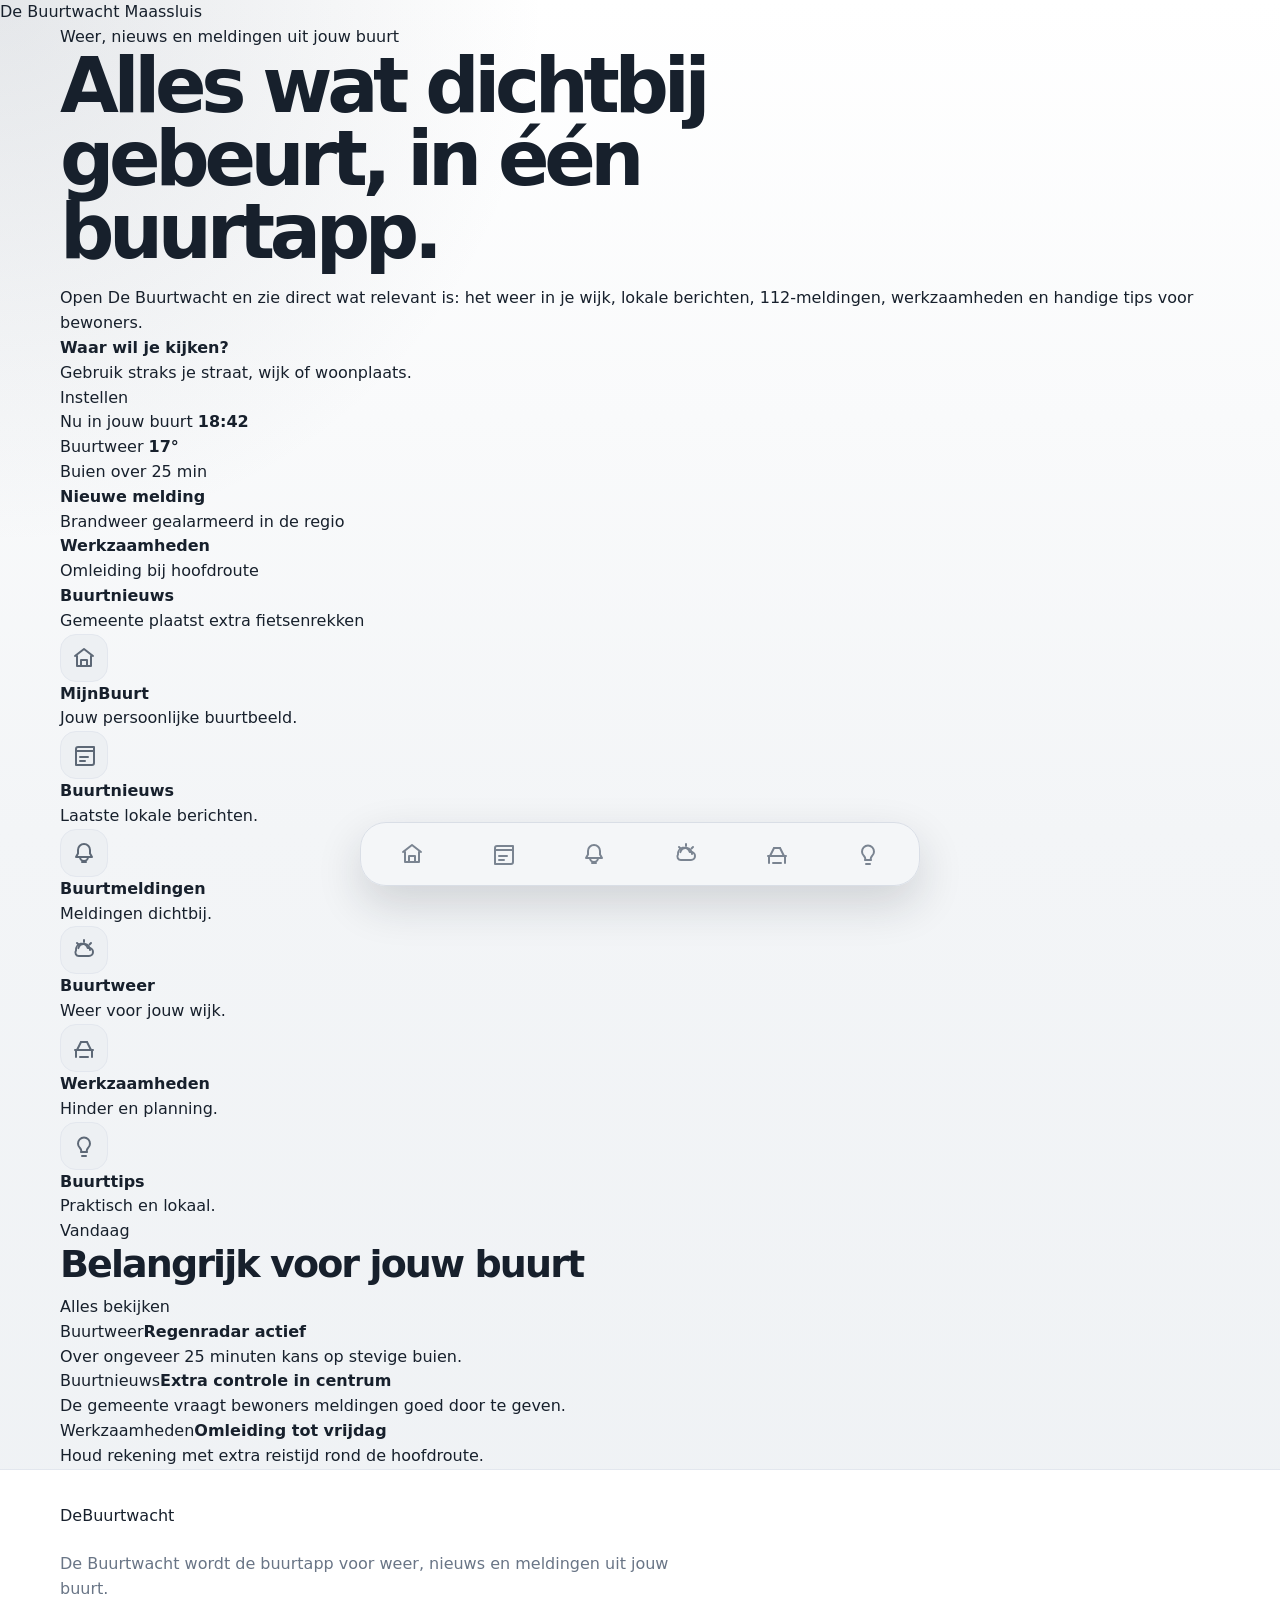
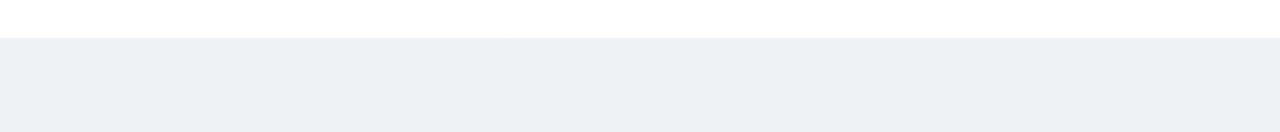
==== commit ce1a4949: "Redesign homepage as branded buurt app" ====
--- a/index.html
+++ b/index.html
@@ -3,121 +3,90 @@
   <head>
     <meta charset="UTF-8" />
     <meta name="viewport" content="width=device-width, initial-scale=1.0" />
-    <meta name="description" content="De Buurtwacht is een rustig buurtplatform voor nieuws, meldingen, weer, werkzaamheden en praktische tips in je eigen wijk." />
-    <title>De Buurtwacht - Alles voor jouw buurt</title>
+    <meta name="description" content="De Buurtwacht is jouw buurtapp voor weer, nieuws, meldingen, werkzaamheden en tips in de wijk." />
+    <title>De Buurtwacht - Weer, nieuws en meldingen uit jouw buurt</title>
     <link rel="stylesheet" href="styles.css" />
   </head>
   <body data-page="home">
-    <header class="site-header">
-      <nav class="navbar" aria-label="Hoofdnavigatie">
-        <a class="brand" href="index.html" aria-label="De Buurtwacht startpagina">
-          <span class="brand-mark">DB</span>
-          <span>
-            <strong>De Buurtwacht</strong>
-            <small>alles voor jouw buurt</small>
-          </span>
+    <header class="app-header">
+      <nav class="appbar" aria-label="Hoofdnavigatie">
+        <a class="wordmark" href="index.html" aria-label="De Buurtwacht startpagina">
+          <span class="wordmark-de">De</span>
+          <span class="wordmark-name">Buurtwacht</span>
         </a>
-        <a class="header-action" href="buurtmeldingen.html">Bekijk buurtmeldingen</a>
+        <a class="location-pill" href="mijnbuurt.html" aria-label="Mijn buurt instellen">
+          <span class="location-dot"></span>
+          Maassluis
+        </a>
       </nav>
     </header>
 
     <main>
-      <section class="hero-section">
-        <div class="hero-grid page-width">
-          <div class="hero-copy">
-            <p class="label">Jouw buurt in één overzicht</p>
-            <h1>Weet wat er speelt rondom jouw straat.</h1>
-            <p class="hero-text">De Buurtwacht brengt buurtinformatie samen: lokaal nieuws, meldingen, weer, werkzaamheden en praktische tips. Rustig, overzichtelijk en gemaakt voor mobiel gebruik.</p>
-            <div class="hero-actions">
-              <a class="button primary" href="mijnbuurt.html">Open MijnBuurt</a>
-              <a class="button secondary" href="buurttips.html">Bekijk tips</a>
+      <section class="app-hero page-width">
+        <div class="hero-panel">
+          <p class="eyebrow">Weer, nieuws en meldingen uit jouw buurt</p>
+          <h1>Alles wat dichtbij gebeurt, in één buurtapp.</h1>
+          <p class="hero-lead">Open De Buurtwacht en zie direct wat relevant is: het weer in je wijk, lokale berichten, 112-meldingen, werkzaamheden en handige tips voor bewoners.</p>
+          <div class="search-card" role="search">
+            <span class="search-icon icon-house" aria-hidden="true"></span>
+            <div>
+              <strong>Waar wil je kijken?</strong>
+              <p>Gebruik straks je straat, wijk of woonplaats.</p>
             </div>
+            <a href="mijnbuurt.html">Instellen</a>
           </div>
+        </div>
 
-          <aside class="hero-card" aria-label="Buurtstatus">
-            <div class="status-line">
-              <span class="live-dot"></span>
-              <span>Buurtbeeld bijgewerkt</span>
+        <aside class="phone-card" aria-label="Voorbeeld buurtapp">
+          <div class="phone-top">
+            <span>Nu in jouw buurt</span>
+            <strong>18:42</strong>
+          </div>
+          <div class="weather-widget">
+            <div>
+              <span>Buurtweer</span>
+              <strong>17°</strong>
+              <p>Buien over 25 min</p>
             </div>
-            <h2>Vandaag in de buurt</h2>
-            <p>Een compact overzicht van wat voor bewoners direct relevant is.</p>
-            <dl class="quick-stats">
-              <div>
-                <dt>Nieuws</dt>
-                <dd>4 updates</dd>
-              </div>
-              <div>
-                <dt>Meldingen</dt>
-                <dd>3 actief</dd>
-              </div>
-            </dl>
-          </aside>
-        </div>
+            <span class="big-icon icon-weather" aria-hidden="true"></span>
+          </div>
+          <div class="mini-feed">
+            <article><span class="feed-dot blue"></span><div><strong>Nieuwe melding</strong><p>Brandweer gealarmeerd in de regio</p></div></article>
+            <article><span class="feed-dot navy"></span><div><strong>Werkzaamheden</strong><p>Omleiding bij hoofdroute</p></div></article>
+            <article><span class="feed-dot soft"></span><div><strong>Buurtnieuws</strong><p>Gemeente plaatst extra fietsenrekken</p></div></article>
+          </div>
+        </aside>
       </section>
 
-      <section class="page-width feature-grid" aria-labelledby="features-title">
-        <div class="section-heading-center">
-          <p class="label">Startpagina</p>
-          <h2 id="features-title">Alles wat je buurt nodig heeft</h2>
-          <p>Kies snel wat je wilt bekijken. Elk onderdeel opent nu als eigen pagina.</p>
+      <section class="quick-actions page-width" aria-label="Hoofdonderdelen">
+        <a class="quick-card" href="mijnbuurt.html"><span class="feature-icon icon-house" aria-hidden="true"></span><strong>MijnBuurt</strong><p>Jouw persoonlijke buurtbeeld.</p></a>
+        <a class="quick-card" href="buurtnieuws.html"><span class="feature-icon icon-news" aria-hidden="true"></span><strong>Buurtnieuws</strong><p>Laatste lokale berichten.</p></a>
+        <a class="quick-card urgent" href="buurtmeldingen.html"><span class="feature-icon icon-bell" aria-hidden="true"></span><strong>Buurtmeldingen</strong><p>Meldingen dichtbij.</p></a>
+        <a class="quick-card" href="buurtweer.html"><span class="feature-icon icon-weather" aria-hidden="true"></span><strong>Buurtweer</strong><p>Weer voor jouw wijk.</p></a>
+        <a class="quick-card" href="buurtwerkzaamheden.html"><span class="feature-icon icon-work" aria-hidden="true"></span><strong>Werkzaamheden</strong><p>Hinder en planning.</p></a>
+        <a class="quick-card" href="buurttips.html"><span class="feature-icon icon-tip" aria-hidden="true"></span><strong>Buurttips</strong><p>Praktisch en lokaal.</p></a>
+      </section>
+
+      <section class="today-section page-width" aria-labelledby="today-title">
+        <div class="section-row">
+          <div>
+            <p class="eyebrow dark">Vandaag</p>
+            <h2 id="today-title">Belangrijk voor jouw buurt</h2>
+          </div>
+          <a href="mijnbuurt.html">Alles bekijken</a>
         </div>
-
-        <a class="feature-card highlight" href="mijnbuurt.html">
-          <span class="feature-icon icon-house" aria-hidden="true"></span>
-          <span class="feature-kicker">MijnBuurt</span>
-          <strong>Persoonlijk buurtbeeld</strong>
-          <p>Bekijk relevante updates voor jouw straat, wijk of woonplaats.</p>
-        </a>
-
-        <a class="feature-card" href="buurtnieuws.html">
-          <span class="feature-icon icon-news" aria-hidden="true"></span>
-          <span class="feature-kicker">Buurtnieuws</span>
-          <strong>Laatste lokale berichten</strong>
-          <p>Nieuws uit de directe omgeving, zonder ruis van buiten de buurt.</p>
-        </a>
-
-        <a class="feature-card" href="buurtmeldingen.html">
-          <span class="feature-icon icon-bell" aria-hidden="true"></span>
-          <span class="feature-kicker">Buurtmeldingen</span>
-          <strong>Meldingen dichtbij</strong>
-          <p>Een rustige plek voor meldingen die bewoners kunnen helpen opletten.</p>
-        </a>
-
-        <a class="feature-card" href="buurtweer.html">
-          <span class="feature-icon icon-weather" aria-hidden="true"></span>
-          <span class="feature-kicker">Buurtweer</span>
-          <strong>Weer voor jouw wijk</strong>
-          <p>Praktische weersinformatie voor fietsen, wandelen, school en werk.</p>
-        </a>
-
-        <a class="feature-card" href="buurtwerkzaamheden.html">
-          <span class="feature-icon icon-work" aria-hidden="true"></span>
-          <span class="feature-kicker">Buurtwerkzaamheden</span>
-          <strong>Werkzaamheden en hinder</strong>
-          <p>Wegafsluitingen, omleidingen, onderhoud en geplande werkzaamheden.</p>
-        </a>
-
-        <a class="feature-card" href="buurttips.html">
-          <span class="feature-icon icon-tip" aria-hidden="true"></span>
-          <span class="feature-kicker">Buurttips</span>
-          <strong>Handige tips voor bewoners</strong>
-          <p>Veiligheid, afval, parkeren, buurtpreventie en praktische hulp.</p>
-        </a>
+        <div class="today-grid">
+          <article class="today-card weather-card"><span>Buurtweer</span><strong>Regenradar actief</strong><p>Over ongeveer 25 minuten kans op stevige buien.</p></article>
+          <article class="today-card"><span>Buurtnieuws</span><strong>Extra controle in centrum</strong><p>De gemeente vraagt bewoners meldingen goed door te geven.</p></article>
+          <article class="today-card"><span>Werkzaamheden</span><strong>Omleiding tot vrijdag</strong><p>Houd rekening met extra reistijd rond de hoofdroute.</p></article>
+        </div>
       </section>
     </main>
 
     <footer class="site-footer">
       <div class="page-width footer-grid">
-        <div>
-          <a class="brand footer-brand" href="index.html">
-            <span class="brand-mark">DB</span>
-            <span>
-              <strong>De Buurtwacht</strong>
-              <small>alles voor jouw buurt</small>
-            </span>
-          </a>
-          <p>Een nette algemene homepage voor een buurtplatform. Verdere functies kunnen per onderdeel worden uitgebouwd.</p>
-        </div>
+        <a class="wordmark footer-wordmark" href="index.html"><span class="wordmark-de">De</span><span class="wordmark-name">Buurtwacht</span></a>
+        <p>De Buurtwacht wordt de buurtapp voor weer, nieuws en meldingen uit jouw buurt.</p>
       </div>
     </footer>
 
--- a/styles.css
+++ b/styles.css
@@ -10,598 +10,130 @@
   --brand: #3f4752;
   --brand-dark: #242b34;
   --brand-soft: #edf0f3;
-  --accent: #6f7c8c;
-  --accent-soft: #f1f3f6;
   --shadow: 0 18px 45px rgba(23, 32, 44, 0.08);
   --shadow-soft: 0 10px 26px rgba(23, 32, 44, 0.06);
   --radius-xl: 30px;
   --radius-lg: 22px;
   --radius-md: 16px;
+  --icon-house: url("data:image/svg+xml,%3Csvg xmlns='http://www.w3.org/2000/svg' viewBox='0 0 24 24' fill='none' stroke='black' stroke-width='2' stroke-linecap='round' stroke-linejoin='round'%3E%3Cpath d='m3 10 9-7 9 7'/%3E%3Cpath d='M5 10v10h14V10'/%3E%3Cpath d='M9 20v-6h6v6'/%3E%3C/svg%3E");
+  --icon-news: url("data:image/svg+xml,%3Csvg xmlns='http://www.w3.org/2000/svg' viewBox='0 0 24 24' fill='none' stroke='black' stroke-width='2' stroke-linecap='round' stroke-linejoin='round'%3E%3Cpath d='M4 22h16a2 2 0 0 0 2-2V4H6a2 2 0 0 0-2 2v16Z'/%3E%3Cpath d='M4 8h18'/%3E%3Cpath d='M8 14h8'/%3E%3Cpath d='M8 18h5'/%3E%3C/svg%3E");
+  --icon-bell: url("data:image/svg+xml,%3Csvg xmlns='http://www.w3.org/2000/svg' viewBox='0 0 24 24' fill='none' stroke='black' stroke-width='2' stroke-linecap='round' stroke-linejoin='round'%3E%3Cpath d='M10 21h4'/%3E%3Cpath d='M12 3a6 6 0 0 0-6 6v3.5L4 16h16l-2-3.5V9a6 6 0 0 0-6-6Z'/%3E%3Cpath d='M8 16a4 4 0 0 0 8 0'/%3E%3C/svg%3E");
+  --icon-weather: url("data:image/svg+xml,%3Csvg xmlns='http://www.w3.org/2000/svg' viewBox='0 0 24 24' fill='none' stroke='black' stroke-width='2' stroke-linecap='round' stroke-linejoin='round'%3E%3Cpath d='M12 2v2'/%3E%3Cpath d='M5 5l1.5 1.5'/%3E%3Cpath d='M19 5l-1.5 1.5'/%3E%3Cpath d='M18 12a6 6 0 0 0-11.7-1.9'/%3E%3Cpath d='M7 18h10a4 4 0 0 0 0-8h-1.3A6 6 0 0 0 4 12.5 3.5 3.5 0 0 0 7 18Z'/%3E%3C/svg%3E");
+  --icon-work: url("data:image/svg+xml,%3Csvg xmlns='http://www.w3.org/2000/svg' viewBox='0 0 24 24' fill='none' stroke='black' stroke-width='2' stroke-linecap='round' stroke-linejoin='round'%3E%3Cpath d='M4 21v-7'/%3E%3Cpath d='M20 21v-7'/%3E%3Cpath d='M3 14h18'/%3E%3Cpath d='M5 14l4-8h6l4 8'/%3E%3Cpath d='M9 6h6'/%3E%3Cpath d='M8 21h8'/%3E%3C/svg%3E");
+  --icon-tip: url("data:image/svg+xml,%3Csvg xmlns='http://www.w3.org/2000/svg' viewBox='0 0 24 24' fill='none' stroke='black' stroke-width='2' stroke-linecap='round' stroke-linejoin='round'%3E%3Cpath d='M9 18h6'/%3E%3Cpath d='M10 22h4'/%3E%3Cpath d='M8 14a6 6 0 1 1 8 0c-1 1-1.5 2-1.5 4h-5c0-2-.5-3-1.5-4Z'/%3E%3C/svg%3E");
 }
 
-* {
-  box-sizing: border-box;
-}
-
-html {
-  scroll-behavior: smooth;
-}
-
+* { box-sizing: border-box; }
+html { scroll-behavior: smooth; }
 body {
   margin: 0;
   min-height: 100vh;
   padding-bottom: 94px;
   color: var(--text);
-  background:
-    radial-gradient(circle at top left, rgba(111, 124, 140, 0.18), transparent 34rem),
-    linear-gradient(180deg, #ffffff 0%, var(--bg) 48%, #eef1f4 100%);
+  background: radial-gradient(circle at top left, rgba(111, 124, 140, 0.18), transparent 34rem), linear-gradient(180deg, #fff 0%, var(--bg) 48%, #eef1f4 100%);
   font-family: Inter, ui-sans-serif, system-ui, -apple-system, BlinkMacSystemFont, "Segoe UI", Arial, sans-serif;
   line-height: 1.55;
 }
+a { color: inherit; text-decoration: none; }
+h1, h2, h3, p { margin-top: 0; }
+h1 { max-width: 790px; margin-bottom: 18px; font-size: clamp(42px, 8vw, 76px); line-height: .96; letter-spacing: -.07em; }
+h2 { margin-bottom: 10px; font-size: clamp(25px, 3.2vw, 38px); line-height: 1.08; letter-spacing: -.05em; }
+p { margin-bottom: 0; }
+.page-width { width: min(1160px, calc(100% - 40px)); margin-inline: auto; }
 
-a {
-  color: inherit;
-  text-decoration: none;
-}
+.site-header { position: sticky; top: 0; z-index: 50; border-bottom: 1px solid rgba(227,231,238,.84); background: rgba(255,255,255,.82); backdrop-filter: blur(18px); }
+.navbar { width: min(1160px, calc(100% - 40px)); min-height: 76px; display: flex; align-items: center; justify-content: space-between; gap: 18px; margin: 0 auto; }
+.brand { display: inline-flex; align-items: center; gap: 12px; min-width: max-content; }
+.brand-mark { display: grid; place-items: center; width: 48px; height: 48px; color: #fff; background: linear-gradient(135deg, var(--brand), var(--brand-dark)); border-radius: 17px; box-shadow: 0 14px 28px rgba(36,43,52,.18); font-size: 15px; font-weight: 950; letter-spacing: -.08em; }
+.brand strong { display: block; font-size: 20px; letter-spacing: -.045em; }
+.brand small { display: block; margin-top: -2px; color: var(--muted); font-size: 12px; font-weight: 750; }
+.header-action { display: inline-flex; align-items: center; justify-content: center; min-height: 42px; padding: 0 15px; color: var(--brand-dark); background: var(--brand-soft); border: 1px solid var(--line); border-radius: 999px; font-size: 14px; font-weight: 850; }
+.header-action:hover { background: #e3e7ec; }
 
-button,
-input,
-select {
-  font: inherit;
-}
+.hero-section { padding: 56px 0 28px; }
+.hero-grid { display: grid; grid-template-columns: minmax(0, 1.3fr) minmax(310px, .7fr); gap: 24px; align-items: stretch; }
+.hero-copy { min-height: 470px; display: flex; flex-direction: column; justify-content: center; padding: clamp(28px, 6vw, 62px); color: #fff; background: linear-gradient(135deg, rgba(36,43,52,.98), rgba(85,97,112,.92)), radial-gradient(circle at 88% 18%, rgba(255,255,255,.16), transparent 22rem); border-radius: var(--radius-xl); box-shadow: var(--shadow); overflow: hidden; }
+.label { margin-bottom: 10px; color: #5b6675; font-size: 12px; font-weight: 950; letter-spacing: .11em; text-transform: uppercase; }
+.hero-copy .label { color: rgba(255,255,255,.72); }
+.hero-text { max-width: 690px; margin-bottom: 28px; color: rgba(255,255,255,.78); font-size: clamp(17px, 2vw, 21px); }
+.hero-actions { display: flex; flex-wrap: wrap; gap: 12px; }
+.button { display: inline-flex; align-items: center; justify-content: center; min-height: 48px; padding: 0 18px; border-radius: 999px; font-weight: 900; }
+.button.primary { color: #242b34; background: #fff; }
+.button.secondary { color: #fff; background: rgba(255,255,255,.12); border: 1px solid rgba(255,255,255,.22); }
+.hero-card { display: flex; flex-direction: column; justify-content: space-between; gap: 24px; padding: 28px; background: rgba(255,255,255,.92); border: 1px solid var(--line); border-radius: var(--radius-xl); box-shadow: var(--shadow-soft); }
+.hero-card p { color: var(--muted); }
+.status-line { display: inline-flex; align-items: center; gap: 10px; width: max-content; padding: 9px 12px; color: #3f4752; background: var(--brand-soft); border-radius: 999px; font-size: 13px; font-weight: 900; }
+.live-dot { width: 9px; height: 9px; background: #8b97a5; border-radius: 50%; box-shadow: 0 0 0 6px rgba(139,151,165,.15); }
+.quick-stats { display: grid; gap: 12px; margin: 0; }
+.quick-stats div { padding: 16px; background: var(--panel-soft); border: 1px solid var(--line); border-radius: var(--radius-md); }
+.quick-stats dt { color: var(--muted); font-size: 12px; font-weight: 950; text-transform: uppercase; }
+.quick-stats dd { margin: 4px 0 0; font-size: 23px; font-weight: 950; letter-spacing: -.045em; }
 
-h1,
-h2,
-h3,
-p {
-  margin-top: 0;
-}
+.feature-grid { display: grid; grid-template-columns: repeat(3, minmax(0, 1fr)); gap: 16px; padding: 42px 0 56px; }
+.section-heading-center { grid-column: 1 / -1; max-width: 720px; margin: 0 auto 10px; text-align: center; }
+.section-heading-center p:not(.label) { color: var(--muted); }
+.feature-card { min-height: 238px; display: flex; flex-direction: column; gap: 10px; padding: 22px; background: rgba(255,255,255,.94); border: 1px solid var(--line); border-radius: var(--radius-lg); box-shadow: var(--shadow-soft); transition: transform .18s ease, border-color .18s ease, box-shadow .18s ease; }
+.feature-card:hover { transform: translateY(-3px); border-color: var(--line-strong); box-shadow: var(--shadow); }
+.feature-card.highlight { background: linear-gradient(180deg, #fff, #f5f7fa); }
+.feature-kicker { margin-top: auto; color: var(--muted); font-size: 12px; font-weight: 950; letter-spacing: .08em; text-transform: uppercase; }
+.feature-card strong { display: block; font-size: 22px; line-height: 1.12; letter-spacing: -.045em; }
+.feature-card p { color: var(--muted); }
 
-h1 {
-  max-width: 790px;
-  margin-bottom: 18px;
-  font-size: clamp(42px, 8vw, 76px);
-  line-height: 0.96;
-  letter-spacing: -0.07em;
-}
+.page-hero { padding: 48px 0 18px; }
+.page-panel { display: grid; gap: 18px; padding: clamp(24px, 5vw, 48px); background: rgba(255,255,255,.94); border: 1px solid var(--line); border-radius: var(--radius-xl); box-shadow: var(--shadow); }
+.page-panel p { max-width: 760px; color: var(--muted); font-size: 17px; }
+.content-grid { display: grid; grid-template-columns: repeat(3, minmax(0, 1fr)); gap: 16px; padding: 18px 0 64px; }
+.info-card { min-height: 190px; padding: 22px; background: rgba(255,255,255,.94); border: 1px solid var(--line); border-radius: var(--radius-lg); box-shadow: var(--shadow-soft); }
+.info-card span { display: inline-flex; margin-bottom: 10px; padding: 6px 9px; color: var(--muted); background: var(--brand-soft); border-radius: 999px; font-size: 12px; font-weight: 950; }
+.info-card strong { display: block; margin-bottom: 8px; font-size: 20px; letter-spacing: -.035em; }
+.info-card p { color: var(--muted); }
 
-h2 {
-  margin-bottom: 10px;
-  font-size: clamp(25px, 3.2vw, 38px);
-  line-height: 1.08;
-  letter-spacing: -0.05em;
-}
+.feature-icon, .nav-icon { display: grid; place-items: center; color: currentColor; }
+.feature-icon { width: 48px; height: 48px; color: #5d6876; background: var(--brand-soft); border: 1px solid var(--line); border-radius: 16px; }
+.nav-icon { width: 24px; height: 24px; color: currentColor; }
+.feature-icon::before, .nav-icon::before { content: ""; display: block; width: 24px; height: 24px; background: currentColor; -webkit-mask: var(--icon) center / contain no-repeat; mask: var(--icon) center / contain no-repeat; }
+.icon-house { --icon: var(--icon-house); }
+.icon-news { --icon: var(--icon-news); }
+.icon-bell { --icon: var(--icon-bell); }
+.icon-weather { --icon: var(--icon-weather); }
+.icon-work { --icon: var(--icon-work); }
+.icon-tip { --icon: var(--icon-tip); }
 
-p {
-  margin-bottom: 0;
-}
+.site-footer { padding: 34px 0 36px; background: #fff; border-top: 1px solid var(--line); }
+.footer-grid { display: grid; gap: 24px; }
+.footer-brand { margin-bottom: 14px; }
+.site-footer p { max-width: 620px; color: var(--muted); }
 
-.page-width {
-  width: min(1160px, calc(100% - 40px));
-  margin-inline: auto;
-}
-
-.site-header {
-  position: sticky;
-  top: 0;
-  z-index: 50;
-  border-bottom: 1px solid rgba(227, 231, 238, 0.84);
-  background: rgba(255, 255, 255, 0.82);
-  backdrop-filter: blur(18px);
-}
-
-.navbar {
-  width: min(1160px, calc(100% - 40px));
-  min-height: 76px;
-  display: flex;
-  align-items: center;
-  justify-content: space-between;
-  gap: 18px;
-  margin: 0 auto;
-}
-
-.brand {
-  display: inline-flex;
-  align-items: center;
-  gap: 12px;
-  min-width: max-content;
-}
-
-.brand-mark {
-  display: grid;
-  place-items: center;
-  width: 48px;
-  height: 48px;
-  color: #ffffff;
-  background: linear-gradient(135deg, var(--brand), var(--brand-dark));
-  border-radius: 17px;
-  box-shadow: 0 14px 28px rgba(36, 43, 52, 0.18);
-  font-size: 15px;
-  font-weight: 950;
-  letter-spacing: -0.08em;
-}
-
-.brand strong {
-  display: block;
-  font-size: 20px;
-  letter-spacing: -0.045em;
-}
-
-.brand small {
-  display: block;
-  margin-top: -2px;
-  color: var(--muted);
-  font-size: 12px;
-  font-weight: 750;
-}
-
-.header-action {
-  display: inline-flex;
-  align-items: center;
-  justify-content: center;
-  min-height: 42px;
-  padding: 0 15px;
-  color: var(--brand-dark);
-  background: var(--brand-soft);
-  border: 1px solid var(--line);
-  border-radius: 999px;
-  font-size: 14px;
-  font-weight: 850;
-}
-
-.header-action:hover {
-  background: #e3e7ec;
-}
-
-.hero-section {
-  padding: 56px 0 28px;
-}
-
-.hero-grid {
-  display: grid;
-  grid-template-columns: minmax(0, 1.3fr) minmax(310px, 0.7fr);
-  gap: 24px;
-  align-items: stretch;
-}
-
-.hero-copy {
-  min-height: 470px;
-  display: flex;
-  flex-direction: column;
-  justify-content: center;
-  padding: clamp(28px, 6vw, 62px);
-  color: #ffffff;
-  background:
-    linear-gradient(135deg, rgba(36, 43, 52, 0.98), rgba(85, 97, 112, 0.92)),
-    radial-gradient(circle at 88% 18%, rgba(255, 255, 255, 0.16), transparent 22rem);
-  border-radius: var(--radius-xl);
-  box-shadow: var(--shadow);
-  overflow: hidden;
-}
-
-.label {
-  margin-bottom: 10px;
-  color: #5b6675;
-  font-size: 12px;
-  font-weight: 950;
-  letter-spacing: 0.11em;
-  text-transform: uppercase;
-}
-
-.hero-copy .label {
-  color: rgba(255, 255, 255, 0.72);
-}
-
-.hero-text {
-  max-width: 690px;
-  margin-bottom: 28px;
-  color: rgba(255, 255, 255, 0.78);
-  font-size: clamp(17px, 2vw, 21px);
-}
-
-.hero-actions {
-  display: flex;
-  flex-wrap: wrap;
-  gap: 12px;
-}
-
-.button {
-  display: inline-flex;
-  align-items: center;
-  justify-content: center;
-  min-height: 48px;
-  padding: 0 18px;
-  border-radius: 999px;
-  font-weight: 900;
-}
-
-.button.primary {
-  color: #242b34;
-  background: #ffffff;
-}
-
-.button.secondary {
-  color: #ffffff;
-  background: rgba(255, 255, 255, 0.12);
-  border: 1px solid rgba(255, 255, 255, 0.22);
-}
-
-.hero-card {
-  display: flex;
-  flex-direction: column;
-  justify-content: space-between;
-  gap: 24px;
-  padding: 28px;
-  background: rgba(255, 255, 255, 0.92);
-  border: 1px solid var(--line);
-  border-radius: var(--radius-xl);
-  box-shadow: var(--shadow-soft);
-}
-
-.hero-card p {
-  color: var(--muted);
-}
-
-.status-line {
-  display: inline-flex;
-  align-items: center;
-  gap: 10px;
-  width: max-content;
-  padding: 9px 12px;
-  color: #3f4752;
-  background: var(--brand-soft);
-  border-radius: 999px;
-  font-size: 13px;
-  font-weight: 900;
-}
-
-.live-dot {
-  width: 9px;
-  height: 9px;
-  background: #8b97a5;
-  border-radius: 50%;
-  box-shadow: 0 0 0 6px rgba(139, 151, 165, 0.15);
-}
-
-.quick-stats {
-  display: grid;
-  grid-template-columns: 1fr;
-  gap: 12px;
-  margin: 0;
-}
-
-.quick-stats div {
-  padding: 16px;
-  background: var(--panel-soft);
-  border: 1px solid var(--line);
-  border-radius: var(--radius-md);
-}
-
-.quick-stats dt {
-  color: var(--muted);
-  font-size: 12px;
-  font-weight: 950;
-  text-transform: uppercase;
-}
-
-.quick-stats dd {
-  margin: 4px 0 0;
-  font-size: 23px;
-  font-weight: 950;
-  letter-spacing: -0.045em;
-}
-
-.feature-grid {
-  display: grid;
-  grid-template-columns: repeat(3, minmax(0, 1fr));
-  gap: 16px;
-  padding: 42px 0 32px;
-}
-
-.section-heading-center {
-  grid-column: 1 / -1;
-  max-width: 720px;
-  margin: 0 auto 10px;
-  text-align: center;
-}
-
-.section-heading-center p:not(.label) {
-  color: var(--muted);
-}
-
-.feature-card {
-  min-height: 238px;
-  display: flex;
-  flex-direction: column;
-  gap: 10px;
-  padding: 22px;
-  background: rgba(255, 255, 255, 0.94);
-  border: 1px solid var(--line);
-  border-radius: var(--radius-lg);
-  box-shadow: var(--shadow-soft);
-  transition: transform 180ms ease, border-color 180ms ease, box-shadow 180ms ease;
-}
-
-.feature-card:hover {
-  transform: translateY(-3px);
-  border-color: var(--line-strong);
-  box-shadow: var(--shadow);
-}
-
-.feature-card.highlight {
-  background: linear-gradient(180deg, #ffffff, #f5f7fa);
-}
-
-.feature-icon {
-  display: grid;
-  place-items: center;
-  width: 48px;
-  height: 48px;
-  color: #5d6876;
-  background: var(--brand-soft);
-  border: 1px solid var(--line);
-  border-radius: 16px;
-  font-size: 24px;
-  font-weight: 950;
-}
-
-.feature-kicker {
-  margin-top: auto;
-  color: var(--muted);
-  font-size: 12px;
-  font-weight: 950;
-  letter-spacing: 0.08em;
-  text-transform: uppercase;
-}
-
-.feature-card strong {
-  display: block;
-  font-size: 22px;
-  line-height: 1.12;
-  letter-spacing: -0.045em;
-}
-
-.feature-card p {
-  color: var(--muted);
-}
-
-.dashboard-section {
-  display: grid;
-  grid-template-columns: minmax(0, 1fr) minmax(320px, 0.8fr);
-  gap: 18px;
-  padding: 30px 0 72px;
-}
-
-.dashboard-card,
-.dashboard-list article {
-  background: rgba(255, 255, 255, 0.94);
-  border: 1px solid var(--line);
-  border-radius: var(--radius-lg);
-  box-shadow: var(--shadow-soft);
-}
-
-.main-card {
-  padding: clamp(24px, 5vw, 46px);
-}
-
-.main-card p:not(.label) {
-  max-width: 720px;
-  color: var(--muted);
-  font-size: 17px;
-}
-
-.dashboard-list {
-  display: grid;
-  gap: 12px;
-}
-
-.dashboard-list article {
-  padding: 18px;
-}
-
-.dashboard-list span {
-  display: inline-flex;
-  margin-bottom: 8px;
-  padding: 6px 9px;
-  color: var(--muted);
-  background: var(--brand-soft);
-  border-radius: 999px;
-  font-size: 12px;
-  font-weight: 950;
-}
-
-.dashboard-list strong {
-  display: block;
-  margin-bottom: 4px;
-  font-size: 17px;
-}
-
-.dashboard-list p {
-  color: var(--muted);
-}
-
-.site-footer {
-  padding: 34px 0 36px;
-  background: #ffffff;
-  border-top: 1px solid var(--line);
-}
-
-.footer-grid {
-  display: grid;
-  gap: 24px;
-}
-
-.footer-brand {
-  margin-bottom: 14px;
-}
-
-.site-footer p {
-  max-width: 620px;
-  color: var(--muted);
-}
-
-.bottom-nav {
-  position: fixed;
-  right: 14px;
-  bottom: 14px;
-  left: 14px;
-  z-index: 70;
-  display: grid;
-  grid-template-columns: repeat(6, 1fr);
-  gap: 6px;
-  max-width: 560px;
-  margin-inline: auto;
-  padding: 8px;
-  background: rgba(244, 246, 248, 0.94);
-  border: 1px solid #d9dee6;
-  border-radius: 26px;
-  box-shadow: 0 18px 45px rgba(23, 32, 44, 0.16);
-  backdrop-filter: blur(18px);
-}
-
-.bottom-nav a {
-  display: grid;
-  place-items: center;
-  min-height: 46px;
-  color: #7a8491;
-  background: transparent;
-  border-radius: 18px;
-  font-size: 24px;
-  font-weight: 950;
-  line-height: 1;
-  transition: color 160ms ease, background 160ms ease, transform 160ms ease;
-}
-
-.bottom-nav a:hover,
-.bottom-nav a.active {
-  color: #3f4752;
-  background: #e7ebf0;
-  transform: translateY(-1px);
-}
-
-.bottom-nav a:focus-visible,
-.header-action:focus-visible,
-.button:focus-visible,
-.feature-card:focus-visible {
-  outline: 4px solid rgba(111, 124, 140, 0.2);
-  outline-offset: 3px;
-}
+.bottom-nav { position: fixed; right: 14px; bottom: 14px; left: 14px; z-index: 70; display: grid; grid-template-columns: repeat(6, 1fr); gap: 6px; max-width: 560px; margin-inline: auto; padding: 8px; background: rgba(244,246,248,.94); border: 1px solid #d9dee6; border-radius: 26px; box-shadow: 0 18px 45px rgba(23,32,44,.16); backdrop-filter: blur(18px); }
+.bottom-nav a { display: grid; place-items: center; min-height: 46px; color: #7a8491; border-radius: 18px; transition: color .16s ease, background .16s ease, transform .16s ease; }
+.bottom-nav a:hover, .bottom-nav a.active { color: #3f4752; background: #e7ebf0; transform: translateY(-1px); }
+.bottom-nav a:focus-visible, .header-action:focus-visible, .button:focus-visible, .feature-card:focus-visible { outline: 4px solid rgba(111,124,140,.2); outline-offset: 3px; }
 
 @media (max-width: 980px) {
-  .hero-grid,
-  .dashboard-section {
-    grid-template-columns: 1fr;
-  }
-
-  .feature-grid {
-    grid-template-columns: repeat(2, minmax(0, 1fr));
-  }
-
-  .hero-copy {
-    min-height: 420px;
-  }
+  .hero-grid, .content-grid { grid-template-columns: 1fr; }
+  .feature-grid { grid-template-columns: repeat(2, minmax(0, 1fr)); }
+  .hero-copy { min-height: 420px; }
 }
-
 @media (max-width: 720px) {
-  body {
-    padding-bottom: 92px;
-  }
-
-  .page-width,
-  .navbar {
-    width: min(100% - 28px, 1160px);
-  }
-
-  .navbar {
-    min-height: 68px;
-  }
-
-  .brand-mark {
-    width: 42px;
-    height: 42px;
-    border-radius: 14px;
-  }
-
-  .brand strong {
-    font-size: 18px;
-  }
-
-  .brand small,
-  .header-action {
-    display: none;
-  }
-
-  .hero-section {
-    padding-top: 24px;
-  }
-
-  .hero-copy,
-  .hero-card,
-  .feature-card,
-  .dashboard-card,
-  .dashboard-list article {
-    border-radius: 22px;
-  }
-
-  .hero-copy {
-    min-height: auto;
-    padding: 32px 22px;
-  }
-
-  .hero-actions {
-    display: grid;
-    grid-template-columns: 1fr;
-  }
-
-  .feature-grid {
-    grid-template-columns: 1fr;
-    padding-top: 34px;
-  }
-
-  .feature-card {
-    min-height: 210px;
-  }
-
-  .bottom-nav {
-    right: 10px;
-    bottom: 10px;
-    left: 10px;
-    border-radius: 24px;
-  }
-
-  .bottom-nav a {
-    min-height: 44px;
-    font-size: 22px;
-  }
+  body { padding-bottom: 92px; }
+  .page-width, .navbar { width: min(100% - 28px, 1160px); }
+  .navbar { min-height: 68px; }
+  .brand-mark { width: 42px; height: 42px; border-radius: 14px; }
+  .brand strong { font-size: 18px; }
+  .brand small, .header-action { display: none; }
+  .hero-section { padding-top: 24px; }
+  .hero-copy, .hero-card, .feature-card, .page-panel, .info-card { border-radius: 22px; }
+  .hero-copy { min-height: auto; padding: 32px 22px; }
+  .hero-actions { display: grid; grid-template-columns: 1fr; }
+  .feature-grid { grid-template-columns: 1fr; padding-top: 34px; }
+  .feature-card { min-height: 210px; }
+  .bottom-nav { right: 10px; bottom: 10px; left: 10px; border-radius: 24px; }
+  .bottom-nav a { min-height: 44px; }
 }
-
 @media (max-width: 430px) {
-  h1 {
-    font-size: 42px;
-  }
-
-  .page-width,
-  .navbar {
-    width: min(100% - 20px, 1160px);
-  }
-
-  .hero-copy,
-  .hero-card,
-  .feature-card,
-  .main-card,
-  .dashboard-list article {
-    padding: 18px;
-  }
-
-  .bottom-nav {
-    grid-template-columns: repeat(6, minmax(0, 1fr));
-    gap: 4px;
-    padding: 6px;
-  }
-
-  .bottom-nav a {
-    min-height: 42px;
-    border-radius: 16px;
-    font-size: 20px;
-  }
+  h1 { font-size: 42px; }
+  .page-width, .navbar { width: min(100% - 20px, 1160px); }
+  .hero-copy, .hero-card, .feature-card, .page-panel, .info-card { padding: 18px; }
+  .bottom-nav { gap: 4px; padding: 6px; }
+  .bottom-nav a { min-height: 42px; border-radius: 16px; }
 }
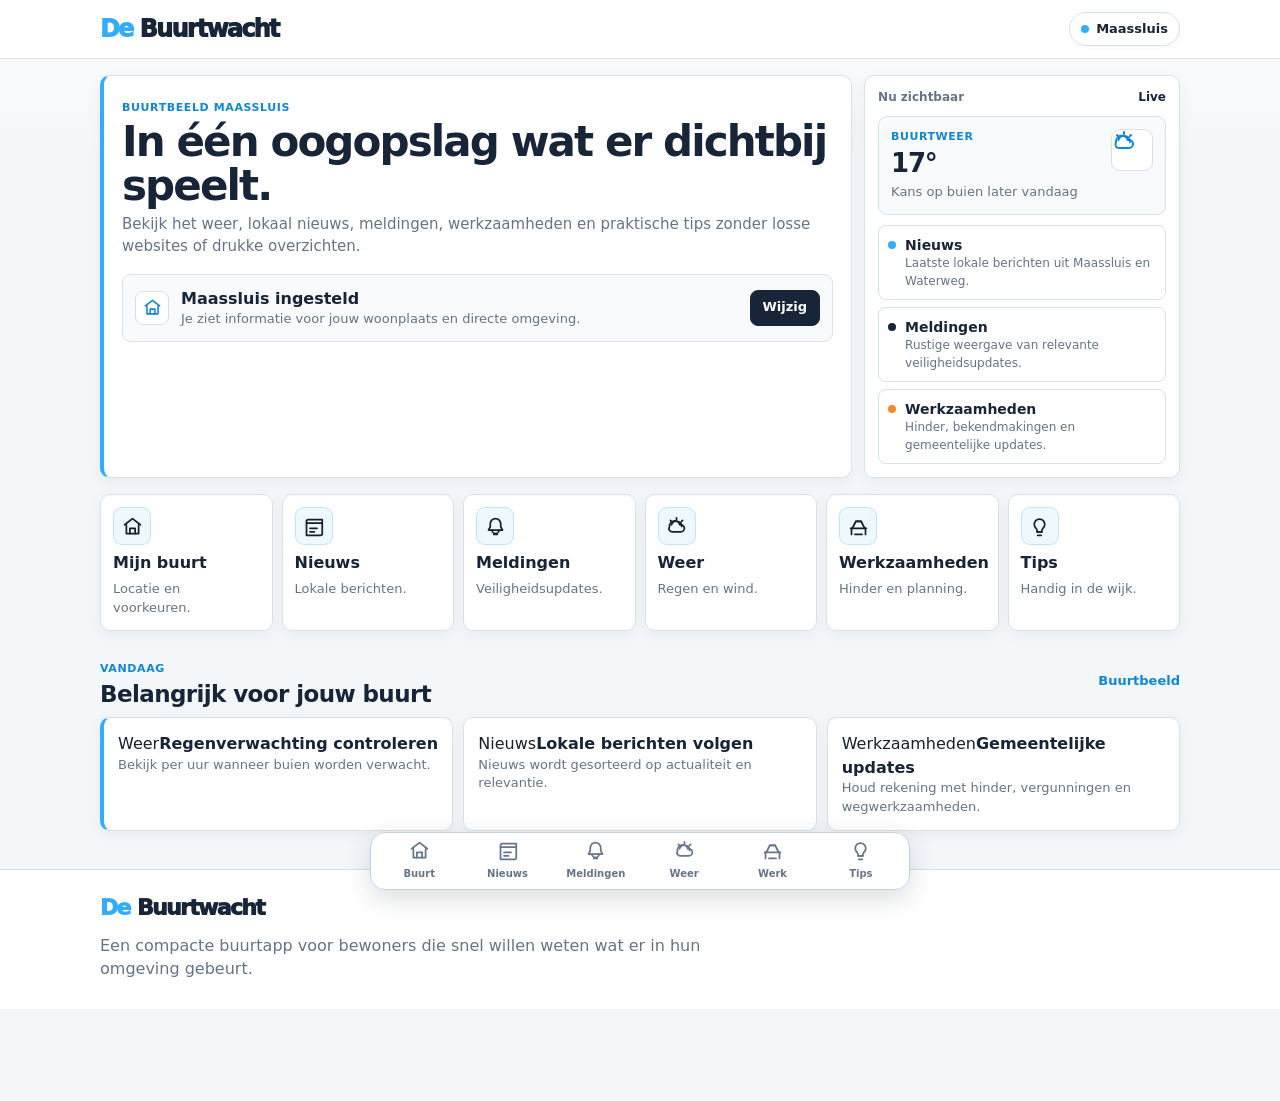
==== commit 7c8cfbbe: "Clean up home interface" ====
--- a/index.html
+++ b/index.html
@@ -3,9 +3,10 @@
   <head>
     <meta charset="UTF-8" />
     <meta name="viewport" content="width=device-width, initial-scale=1.0" />
-    <meta name="description" content="De Buurtwacht is jouw buurtapp voor weer, nieuws, meldingen, werkzaamheden en tips in de wijk." />
-    <title>De Buurtwacht - Weer, nieuws en meldingen uit jouw buurt</title>
-    <link rel="stylesheet" href="styles.css" />
+    <meta name="description" content="De Buurtwacht toont weer, nieuws, meldingen, werkzaamheden en praktische informatie voor jouw buurt." />
+    <title>De Buurtwacht - Actueel in jouw buurt</title>
+    <link rel="stylesheet" href="styles.css?v=20260617-clean-1" />
+    <link rel="stylesheet" href="clean-ui.css?v=20260617-clean-1" />
   </head>
   <body data-page="home">
     <header class="app-header">
@@ -24,47 +25,47 @@
     <main>
       <section class="app-hero page-width">
         <div class="hero-panel">
-          <p class="eyebrow">Weer, nieuws en meldingen uit jouw buurt</p>
-          <h1>Alles wat dichtbij gebeurt, in één buurtapp.</h1>
-          <p class="hero-lead">Open De Buurtwacht en zie direct wat relevant is: het weer in je wijk, lokale berichten, 112-meldingen, werkzaamheden en handige tips voor bewoners.</p>
+          <p class="eyebrow">Buurtbeeld Maassluis</p>
+          <h1>In één oogopslag wat er dichtbij speelt.</h1>
+          <p class="hero-lead">Bekijk het weer, lokaal nieuws, meldingen, werkzaamheden en praktische tips zonder losse websites of drukke overzichten.</p>
           <div class="search-card" role="search">
             <span class="search-icon icon-house" aria-hidden="true"></span>
             <div>
-              <strong>Waar wil je kijken?</strong>
-              <p>Gebruik straks je straat, wijk of woonplaats.</p>
+              <strong>Maassluis ingesteld</strong>
+              <p>Je ziet informatie voor jouw woonplaats en directe omgeving.</p>
             </div>
-            <a href="mijnbuurt.html">Instellen</a>
+            <a href="mijnbuurt.html">Wijzig</a>
           </div>
         </div>
 
-        <aside class="phone-card" aria-label="Voorbeeld buurtapp">
+        <aside class="phone-card" aria-label="Korte buurtstatus">
           <div class="phone-top">
-            <span>Nu in jouw buurt</span>
-            <strong>18:42</strong>
+            <span>Nu zichtbaar</span>
+            <strong>Live</strong>
           </div>
-          <div class="weather-widget">
+          <div class="home-status-card">
             <div>
               <span>Buurtweer</span>
               <strong>17°</strong>
-              <p>Buien over 25 min</p>
+              <p>Kans op buien later vandaag</p>
             </div>
             <span class="big-icon icon-weather" aria-hidden="true"></span>
           </div>
           <div class="mini-feed">
-            <article><span class="feed-dot blue"></span><div><strong>Nieuwe melding</strong><p>Brandweer gealarmeerd in de regio</p></div></article>
-            <article><span class="feed-dot navy"></span><div><strong>Werkzaamheden</strong><p>Omleiding bij hoofdroute</p></div></article>
-            <article><span class="feed-dot soft"></span><div><strong>Buurtnieuws</strong><p>Gemeente plaatst extra fietsenrekken</p></div></article>
+            <article><span class="feed-dot blue"></span><div><strong>Nieuws</strong><p>Laatste lokale berichten uit Maassluis en Waterweg.</p></div></article>
+            <article><span class="feed-dot navy"></span><div><strong>Meldingen</strong><p>Rustige weergave van relevante veiligheidsupdates.</p></div></article>
+            <article><span class="feed-dot soft"></span><div><strong>Werkzaamheden</strong><p>Hinder, bekendmakingen en gemeentelijke updates.</p></div></article>
           </div>
         </aside>
       </section>
 
       <section class="quick-actions page-width" aria-label="Hoofdonderdelen">
-        <a class="quick-card" href="mijnbuurt.html"><span class="feature-icon icon-house" aria-hidden="true"></span><strong>MijnBuurt</strong><p>Jouw persoonlijke buurtbeeld.</p></a>
-        <a class="quick-card" href="buurtnieuws.html"><span class="feature-icon icon-news" aria-hidden="true"></span><strong>Buurtnieuws</strong><p>Laatste lokale berichten.</p></a>
-        <a class="quick-card urgent" href="buurtmeldingen.html"><span class="feature-icon icon-bell" aria-hidden="true"></span><strong>Buurtmeldingen</strong><p>Meldingen dichtbij.</p></a>
-        <a class="quick-card" href="buurtweer.html"><span class="feature-icon icon-weather" aria-hidden="true"></span><strong>Buurtweer</strong><p>Weer voor jouw wijk.</p></a>
+        <a class="quick-card" href="mijnbuurt.html"><span class="feature-icon icon-house" aria-hidden="true"></span><strong>Mijn buurt</strong><p>Locatie en voorkeuren.</p></a>
+        <a class="quick-card" href="buurtnieuws.html"><span class="feature-icon icon-news" aria-hidden="true"></span><strong>Nieuws</strong><p>Lokale berichten.</p></a>
+        <a class="quick-card urgent" href="buurtmeldingen.html"><span class="feature-icon icon-bell" aria-hidden="true"></span><strong>Meldingen</strong><p>Veiligheidsupdates.</p></a>
+        <a class="quick-card" href="buurtweer.html"><span class="feature-icon icon-weather" aria-hidden="true"></span><strong>Weer</strong><p>Regen en wind.</p></a>
         <a class="quick-card" href="buurtwerkzaamheden.html"><span class="feature-icon icon-work" aria-hidden="true"></span><strong>Werkzaamheden</strong><p>Hinder en planning.</p></a>
-        <a class="quick-card" href="buurttips.html"><span class="feature-icon icon-tip" aria-hidden="true"></span><strong>Buurttips</strong><p>Praktisch en lokaal.</p></a>
+        <a class="quick-card" href="buurttips.html"><span class="feature-icon icon-tip" aria-hidden="true"></span><strong>Tips</strong><p>Handig in de wijk.</p></a>
       </section>
 
       <section class="today-section page-width" aria-labelledby="today-title">
@@ -73,12 +74,12 @@
             <p class="eyebrow dark">Vandaag</p>
             <h2 id="today-title">Belangrijk voor jouw buurt</h2>
           </div>
-          <a href="mijnbuurt.html">Alles bekijken</a>
+          <a href="mijnbuurt.html">Buurtbeeld</a>
         </div>
         <div class="today-grid">
-          <article class="today-card weather-card"><span>Buurtweer</span><strong>Regenradar actief</strong><p>Over ongeveer 25 minuten kans op stevige buien.</p></article>
-          <article class="today-card"><span>Buurtnieuws</span><strong>Extra controle in centrum</strong><p>De gemeente vraagt bewoners meldingen goed door te geven.</p></article>
-          <article class="today-card"><span>Werkzaamheden</span><strong>Omleiding tot vrijdag</strong><p>Houd rekening met extra reistijd rond de hoofdroute.</p></article>
+          <article class="today-card weather-card"><span>Weer</span><strong>Regenverwachting controleren</strong><p>Bekijk per uur wanneer buien worden verwacht.</p></article>
+          <article class="today-card"><span>Nieuws</span><strong>Lokale berichten volgen</strong><p>Nieuws wordt gesorteerd op actualiteit en relevantie.</p></article>
+          <article class="today-card"><span>Werkzaamheden</span><strong>Gemeentelijke updates</strong><p>Houd rekening met hinder, vergunningen en wegwerkzaamheden.</p></article>
         </div>
       </section>
     </main>
@@ -86,17 +87,17 @@
     <footer class="site-footer">
       <div class="page-width footer-grid">
         <a class="wordmark footer-wordmark" href="index.html"><span class="wordmark-de">De</span><span class="wordmark-name">Buurtwacht</span></a>
-        <p>De Buurtwacht wordt de buurtapp voor weer, nieuws en meldingen uit jouw buurt.</p>
+        <p>Een compacte buurtapp voor bewoners die snel willen weten wat er in hun omgeving gebeurt.</p>
       </div>
     </footer>
 
-    <nav class="bottom-nav" aria-label="Buurtmenu">
-      <a href="mijnbuurt.html" data-page="mijnbuurt" aria-label="MijnBuurt" title="MijnBuurt"><span class="nav-icon icon-house" aria-hidden="true"></span></a>
-      <a href="buurtnieuws.html" data-page="buurtnieuws" aria-label="Buurtnieuws" title="Buurtnieuws"><span class="nav-icon icon-news" aria-hidden="true"></span></a>
-      <a href="buurtmeldingen.html" data-page="buurtmeldingen" aria-label="Buurtmeldingen" title="Buurtmeldingen"><span class="nav-icon icon-bell" aria-hidden="true"></span></a>
-      <a href="buurtweer.html" data-page="buurtweer" aria-label="Buurtweer" title="Buurtweer"><span class="nav-icon icon-weather" aria-hidden="true"></span></a>
-      <a href="buurtwerkzaamheden.html" data-page="buurtwerkzaamheden" aria-label="Buurtwerkzaamheden" title="Buurtwerkzaamheden"><span class="nav-icon icon-work" aria-hidden="true"></span></a>
-      <a href="buurttips.html" data-page="buurttips" aria-label="Buurttips" title="Buurttips"><span class="nav-icon icon-tip" aria-hidden="true"></span></a>
+    <nav class="bottom-nav" aria-label="Hoofdmenu">
+      <a href="mijnbuurt.html" data-page="mijnbuurt" aria-label="Mijn buurt"><span class="nav-icon icon-house" aria-hidden="true"></span><span>Buurt</span></a>
+      <a href="buurtnieuws.html" data-page="buurtnieuws" aria-label="Buurtnieuws"><span class="nav-icon icon-news" aria-hidden="true"></span><span>Nieuws</span></a>
+      <a href="buurtmeldingen.html" data-page="buurtmeldingen" aria-label="Buurtmeldingen"><span class="nav-icon icon-bell" aria-hidden="true"></span><span>Meldingen</span></a>
+      <a href="buurtweer.html" data-page="buurtweer" aria-label="Buurtweer"><span class="nav-icon icon-weather" aria-hidden="true"></span><span>Weer</span></a>
+      <a href="buurtwerkzaamheden.html" data-page="buurtwerkzaamheden" aria-label="Werkzaamheden"><span class="nav-icon icon-work" aria-hidden="true"></span><span>Werk</span></a>
+      <a href="buurttips.html" data-page="buurttips" aria-label="Buurttips"><span class="nav-icon icon-tip" aria-hidden="true"></span><span>Tips</span></a>
     </nav>
 
     <script src="app.js"></script>
--- a/styles.css
+++ b/styles.css
@@ -1,20 +1,17 @@
 :root {
   color-scheme: light;
-  --bg: #f3f5f7;
+  --blue: #34acfc;
+  --blue-dark: #0f87d4;
+  --blue-soft: #e8f6ff;
+  --navy: #182438;
+  --ink: #121820;
+  --muted: #607083;
+  --line: #d7e0e8;
+  --line-dark: #bfccd8;
   --panel: #ffffff;
-  --panel-soft: #f8fafc;
-  --text: #17202c;
-  --muted: #697586;
-  --line: #e3e7ee;
-  --line-strong: #cfd6df;
-  --brand: #3f4752;
-  --brand-dark: #242b34;
-  --brand-soft: #edf0f3;
-  --shadow: 0 18px 45px rgba(23, 32, 44, 0.08);
-  --shadow-soft: 0 10px 26px rgba(23, 32, 44, 0.06);
-  --radius-xl: 30px;
-  --radius-lg: 22px;
-  --radius-md: 16px;
+  --bg: #f2f5f8;
+  --shadow: 0 8px 22px rgba(24, 36, 56, 0.07);
+  --radius: 12px;
   --icon-house: url("data:image/svg+xml,%3Csvg xmlns='http://www.w3.org/2000/svg' viewBox='0 0 24 24' fill='none' stroke='black' stroke-width='2' stroke-linecap='round' stroke-linejoin='round'%3E%3Cpath d='m3 10 9-7 9 7'/%3E%3Cpath d='M5 10v10h14V10'/%3E%3Cpath d='M9 20v-6h6v6'/%3E%3C/svg%3E");
   --icon-news: url("data:image/svg+xml,%3Csvg xmlns='http://www.w3.org/2000/svg' viewBox='0 0 24 24' fill='none' stroke='black' stroke-width='2' stroke-linecap='round' stroke-linejoin='round'%3E%3Cpath d='M4 22h16a2 2 0 0 0 2-2V4H6a2 2 0 0 0-2 2v16Z'/%3E%3Cpath d='M4 8h18'/%3E%3Cpath d='M8 14h8'/%3E%3Cpath d='M8 18h5'/%3E%3C/svg%3E");
   --icon-bell: url("data:image/svg+xml,%3Csvg xmlns='http://www.w3.org/2000/svg' viewBox='0 0 24 24' fill='none' stroke='black' stroke-width='2' stroke-linecap='round' stroke-linejoin='round'%3E%3Cpath d='M10 21h4'/%3E%3Cpath d='M12 3a6 6 0 0 0-6 6v3.5L4 16h16l-2-3.5V9a6 6 0 0 0-6-6Z'/%3E%3Cpath d='M8 16a4 4 0 0 0 8 0'/%3E%3C/svg%3E");
@@ -24,74 +21,443 @@
 }
 
 * { box-sizing: border-box; }
-html { scroll-behavior: smooth; }
+html { width: 100%; overflow-x: hidden; scroll-behavior: smooth; }
 body {
+  width: 100%;
+  min-width: 0;
   margin: 0;
   min-height: 100vh;
-  padding-bottom: 94px;
-  color: var(--text);
-  background: radial-gradient(circle at top left, rgba(111, 124, 140, 0.18), transparent 34rem), linear-gradient(180deg, #fff 0%, var(--bg) 48%, #eef1f4 100%);
+  overflow-x: hidden;
+  padding-bottom: 82px;
+  color: var(--ink);
+  background: var(--bg);
   font-family: Inter, ui-sans-serif, system-ui, -apple-system, BlinkMacSystemFont, "Segoe UI", Arial, sans-serif;
-  line-height: 1.55;
-}
+  line-height: 1.45;
+}
+main { width: 100%; overflow-x: hidden; }
 a { color: inherit; text-decoration: none; }
 h1, h2, h3, p { margin-top: 0; }
-h1 { max-width: 790px; margin-bottom: 18px; font-size: clamp(42px, 8vw, 76px); line-height: .96; letter-spacing: -.07em; }
-h2 { margin-bottom: 10px; font-size: clamp(25px, 3.2vw, 38px); line-height: 1.08; letter-spacing: -.05em; }
+h1 { margin-bottom: 6px; font-size: clamp(28px, 4.2vw, 44px); line-height: 1.05; letter-spacing: -.04em; }
+h2 { margin-bottom: 0; font-size: clamp(18px, 2.2vw, 24px); line-height: 1.15; letter-spacing: -.025em; }
 p { margin-bottom: 0; }
-.page-width { width: min(1160px, calc(100% - 40px)); margin-inline: auto; }
-
-.site-header { position: sticky; top: 0; z-index: 50; border-bottom: 1px solid rgba(227,231,238,.84); background: rgba(255,255,255,.82); backdrop-filter: blur(18px); }
-.navbar { width: min(1160px, calc(100% - 40px)); min-height: 76px; display: flex; align-items: center; justify-content: space-between; gap: 18px; margin: 0 auto; }
-.brand { display: inline-flex; align-items: center; gap: 12px; min-width: max-content; }
-.brand-mark { display: grid; place-items: center; width: 48px; height: 48px; color: #fff; background: linear-gradient(135deg, var(--brand), var(--brand-dark)); border-radius: 17px; box-shadow: 0 14px 28px rgba(36,43,52,.18); font-size: 15px; font-weight: 950; letter-spacing: -.08em; }
-.brand strong { display: block; font-size: 20px; letter-spacing: -.045em; }
-.brand small { display: block; margin-top: -2px; color: var(--muted); font-size: 12px; font-weight: 750; }
-.header-action { display: inline-flex; align-items: center; justify-content: center; min-height: 42px; padding: 0 15px; color: var(--brand-dark); background: var(--brand-soft); border: 1px solid var(--line); border-radius: 999px; font-size: 14px; font-weight: 850; }
-.header-action:hover { background: #e3e7ec; }
-
-.hero-section { padding: 56px 0 28px; }
-.hero-grid { display: grid; grid-template-columns: minmax(0, 1.3fr) minmax(310px, .7fr); gap: 24px; align-items: stretch; }
-.hero-copy { min-height: 470px; display: flex; flex-direction: column; justify-content: center; padding: clamp(28px, 6vw, 62px); color: #fff; background: linear-gradient(135deg, rgba(36,43,52,.98), rgba(85,97,112,.92)), radial-gradient(circle at 88% 18%, rgba(255,255,255,.16), transparent 22rem); border-radius: var(--radius-xl); box-shadow: var(--shadow); overflow: hidden; }
-.label { margin-bottom: 10px; color: #5b6675; font-size: 12px; font-weight: 950; letter-spacing: .11em; text-transform: uppercase; }
-.hero-copy .label { color: rgba(255,255,255,.72); }
-.hero-text { max-width: 690px; margin-bottom: 28px; color: rgba(255,255,255,.78); font-size: clamp(17px, 2vw, 21px); }
-.hero-actions { display: flex; flex-wrap: wrap; gap: 12px; }
-.button { display: inline-flex; align-items: center; justify-content: center; min-height: 48px; padding: 0 18px; border-radius: 999px; font-weight: 900; }
-.button.primary { color: #242b34; background: #fff; }
-.button.secondary { color: #fff; background: rgba(255,255,255,.12); border: 1px solid rgba(255,255,255,.22); }
-.hero-card { display: flex; flex-direction: column; justify-content: space-between; gap: 24px; padding: 28px; background: rgba(255,255,255,.92); border: 1px solid var(--line); border-radius: var(--radius-xl); box-shadow: var(--shadow-soft); }
-.hero-card p { color: var(--muted); }
-.status-line { display: inline-flex; align-items: center; gap: 10px; width: max-content; padding: 9px 12px; color: #3f4752; background: var(--brand-soft); border-radius: 999px; font-size: 13px; font-weight: 900; }
-.live-dot { width: 9px; height: 9px; background: #8b97a5; border-radius: 50%; box-shadow: 0 0 0 6px rgba(139,151,165,.15); }
-.quick-stats { display: grid; gap: 12px; margin: 0; }
-.quick-stats div { padding: 16px; background: var(--panel-soft); border: 1px solid var(--line); border-radius: var(--radius-md); }
-.quick-stats dt { color: var(--muted); font-size: 12px; font-weight: 950; text-transform: uppercase; }
-.quick-stats dd { margin: 4px 0 0; font-size: 23px; font-weight: 950; letter-spacing: -.045em; }
-
-.feature-grid { display: grid; grid-template-columns: repeat(3, minmax(0, 1fr)); gap: 16px; padding: 42px 0 56px; }
-.section-heading-center { grid-column: 1 / -1; max-width: 720px; margin: 0 auto 10px; text-align: center; }
+button { font: inherit; }
+.page-width { width: min(1100px, calc(100vw - 28px)); max-width: 100%; margin-inline: auto; }
+
+.app-header, .site-header {
+  position: sticky;
+  top: 0;
+  z-index: 50;
+  width: 100%;
+  max-width: 100vw;
+  background: #fff;
+  border-bottom: 1px solid var(--line);
+}
+.appbar, .navbar {
+  width: min(1100px, calc(100vw - 28px));
+  max-width: 100%;
+  min-height: 58px;
+  display: flex;
+  align-items: center;
+  justify-content: space-between;
+  gap: 12px;
+  margin: 0 auto;
+}
+.wordmark, .brand { display: inline-flex; align-items: baseline; gap: 7px; min-width: max-content; }
+.wordmark-de { color: var(--blue); font-size: 24px; font-weight: 950; letter-spacing: -.075em; }
+.wordmark-name { color: var(--navy); font-size: 24px; font-weight: 950; letter-spacing: -.075em; }
+.brand-mark { display: grid; place-items: center; width: 38px; height: 38px; color: #fff; background: var(--blue); border-radius: 9px; font-size: 13px; font-weight: 950; }
+.brand strong { display: block; color: var(--navy); font-size: 18px; letter-spacing: -.04em; }
+.brand small { display: block; color: var(--muted); font-size: 11px; font-weight: 700; }
+.location-pill, .header-action {
+  display: inline-flex;
+  align-items: center;
+  gap: 7px;
+  min-height: 34px;
+  padding: 0 11px;
+  color: var(--navy);
+  background: #f8fafc;
+  border: 1px solid var(--line);
+  border-radius: 999px;
+  font-size: 13px;
+  font-weight: 750;
+}
+.location-dot { width: 8px; height: 8px; background: var(--blue); border-radius: 50%; }
+
+/* Algemene pagina's blijven bruikbaar, maar zonder SaaS-achtige uitstraling. */
+.app-hero, .hero-grid { display: grid; grid-template-columns: minmax(0, 1.2fr) minmax(310px, .8fr); gap: 14px; padding: 20px 0 16px; }
+.hero-panel, .hero-copy, .phone-card, .page-panel, .today-card, .info-card, .quick-card, .feature-card {
+  background: #fff;
+  border: 1px solid var(--line);
+  border-radius: var(--radius);
+  box-shadow: var(--shadow);
+}
+.hero-panel, .hero-copy { min-height: 360px; padding: 28px; color: #fff; background: #1c2b40; }
+.eyebrow, .label { margin-bottom: 6px; color: var(--blue-dark); font-size: 11px; font-weight: 850; letter-spacing: .08em; text-transform: uppercase; }
+.hero-panel .eyebrow, .hero-copy .label { color: rgba(255,255,255,.75); }
+.hero-lead, .hero-text { max-width: 680px; color: rgba(255,255,255,.82); font-size: 16px; }
+.hero-actions, .quick-actions { display: grid; grid-template-columns: repeat(6, minmax(0, 1fr)); gap: 10px; }
+.button { display: inline-flex; align-items: center; justify-content: center; min-height: 40px; padding: 0 14px; border-radius: 8px; font-weight: 800; }
+.button.primary { color: var(--navy); background: #fff; }
+.button.secondary { color: #fff; border: 1px solid rgba(255,255,255,.32); }
+.quick-actions { padding: 10px 0 22px; }
+.quick-card { min-height: 132px; padding: 14px; display: flex; flex-direction: column; gap: 7px; }
+.quick-card strong, .feature-card strong, .today-card strong, .info-card strong { color: var(--navy); }
+.quick-card p, .feature-card p, .today-card p, .info-card p { color: var(--muted); font-size: 13px; }
+.today-section, .content-grid, .feature-grid { padding: 16px 0 44px; }
+.today-grid, .content-grid, .feature-grid { display: grid; grid-template-columns: repeat(3, minmax(0, 1fr)); gap: 12px; }
+.today-card, .info-card, .feature-card, .page-panel { padding: 16px; }
+.feature-card { min-height: 170px; display: flex; flex-direction: column; gap: 8px; }
+.section-heading-center { grid-column: 1 / -1; max-width: 720px; margin: 0 auto 8px; text-align: center; }
 .section-heading-center p:not(.label) { color: var(--muted); }
-.feature-card { min-height: 238px; display: flex; flex-direction: column; gap: 10px; padding: 22px; background: rgba(255,255,255,.94); border: 1px solid var(--line); border-radius: var(--radius-lg); box-shadow: var(--shadow-soft); transition: transform .18s ease, border-color .18s ease, box-shadow .18s ease; }
-.feature-card:hover { transform: translateY(-3px); border-color: var(--line-strong); box-shadow: var(--shadow); }
-.feature-card.highlight { background: linear-gradient(180deg, #fff, #f5f7fa); }
-.feature-kicker { margin-top: auto; color: var(--muted); font-size: 12px; font-weight: 950; letter-spacing: .08em; text-transform: uppercase; }
-.feature-card strong { display: block; font-size: 22px; line-height: 1.12; letter-spacing: -.045em; }
-.feature-card p { color: var(--muted); }
-
-.page-hero { padding: 48px 0 18px; }
-.page-panel { display: grid; gap: 18px; padding: clamp(24px, 5vw, 48px); background: rgba(255,255,255,.94); border: 1px solid var(--line); border-radius: var(--radius-xl); box-shadow: var(--shadow); }
-.page-panel p { max-width: 760px; color: var(--muted); font-size: 17px; }
-.content-grid { display: grid; grid-template-columns: repeat(3, minmax(0, 1fr)); gap: 16px; padding: 18px 0 64px; }
-.info-card { min-height: 190px; padding: 22px; background: rgba(255,255,255,.94); border: 1px solid var(--line); border-radius: var(--radius-lg); box-shadow: var(--shadow-soft); }
-.info-card span { display: inline-flex; margin-bottom: 10px; padding: 6px 9px; color: var(--muted); background: var(--brand-soft); border-radius: 999px; font-size: 12px; font-weight: 950; }
-.info-card strong { display: block; margin-bottom: 8px; font-size: 20px; letter-spacing: -.035em; }
-.info-card p { color: var(--muted); }
+.page-hero { padding: 24px 0 12px; }
+
+/* Buurtweer: praktische, compacte productie-UI. */
+.weather-shell { max-width: 100%; padding: 12px 0 42px; }
+.weather-toolbar {
+  display: flex;
+  align-items: flex-end;
+  justify-content: space-between;
+  gap: 12px;
+  margin-bottom: 10px;
+}
+.weather-toolbar p { max-width: 680px; color: var(--muted); font-size: 14px; }
+.update-label {
+  flex: 0 0 auto;
+  display: inline-flex;
+  min-height: 30px;
+  align-items: center;
+  padding: 0 10px;
+  color: #49596b;
+  background: #fff;
+  border: 1px solid var(--line);
+  border-radius: 7px;
+  font-size: 12px;
+  font-weight: 750;
+}
+.weather-hero {
+  display: grid;
+  grid-template-columns: minmax(0, 1fr) auto;
+  gap: 12px 14px;
+  align-items: center;
+  margin-bottom: 10px;
+  padding: 14px;
+  background: #fff;
+  border: 1px solid var(--line-dark);
+  border-radius: 10px;
+  box-shadow: 0 6px 18px rgba(24,36,56,.05);
+}
+.weather-hero-main { display: flex; align-items: center; gap: 13px; min-width: 0; }
+.weather-hero-copy { min-width: 0; }
+.weather-hero-main strong {
+  display: block;
+  margin-bottom: 2px;
+  color: var(--navy);
+  font-size: clamp(25px, 4vw, 39px);
+  line-height: 1;
+  letter-spacing: -.05em;
+}
+.weather-hero-main p { color: var(--muted); font-size: 14px; }
+.weather-temp-block {
+  display: grid;
+  justify-items: end;
+  gap: 2px;
+  padding-left: 16px;
+  border-left: 1px solid var(--line);
+}
+.weather-temp-block strong {
+  color: var(--navy);
+  font-size: clamp(41px, 7vw, 60px);
+  line-height: .9;
+  letter-spacing: -.07em;
+}
+.weather-temp-block span { color: var(--muted); font-size: 13px; font-weight: 800; }
+.hero-facts {
+  grid-column: 1 / -1;
+  display: grid;
+  grid-template-columns: repeat(4, minmax(0, 1fr));
+  gap: 7px;
+  width: 100%;
+  min-width: 0;
+}
+.hero-facts span {
+  min-width: 0;
+  padding: 8px 9px;
+  background: #f6fbff;
+  border: 1px solid #d9eaf6;
+  border-radius: 8px;
+}
+.hero-facts b {
+  display: block;
+  overflow: hidden;
+  color: var(--navy);
+  font-size: 17px;
+  line-height: 1.05;
+  text-overflow: ellipsis;
+  white-space: nowrap;
+}
+.hero-facts small {
+  display: block;
+  overflow: hidden;
+  margin-top: 2px;
+  color: var(--muted);
+  font-size: 11px;
+  font-weight: 800;
+  text-overflow: ellipsis;
+  white-space: nowrap;
+}
+.metric-card, .map-card, .plain-panel, .compact-card, .practical-panel {
+  background: #fff;
+  border: 1px solid var(--line);
+  border-radius: 10px;
+  box-shadow: 0 5px 16px rgba(24, 36, 56, 0.045);
+}
+.timeline-section { max-width: 100%; overflow: hidden; padding: 12px; margin-bottom: 10px; }
+.card-header-row {
+  display: flex;
+  align-items: center;
+  justify-content: space-between;
+  gap: 12px;
+  min-width: 0;
+  margin-bottom: 10px;
+}
+.card-header-row.compact { margin-bottom: 8px; }
+.card-header-row small, .section-status {
+  color: var(--muted);
+  font-size: 12px;
+  font-weight: 800;
+}
+.card-header-row button {
+  min-height: 32px;
+  padding: 0 10px;
+  color: var(--navy);
+  background: #f4f8fb;
+  border: 1px solid var(--line);
+  border-radius: 7px;
+  font-size: 12px;
+  font-weight: 800;
+  cursor: pointer;
+}
+.forecast-timeline {
+  display: flex;
+  max-width: 100%;
+  gap: 8px;
+  overflow-x: auto;
+  overflow-y: hidden;
+  padding: 2px 0 6px;
+  scrollbar-width: thin;
+  -webkit-overflow-scrolling: touch;
+}
+.timeline-item {
+  position: relative;
+  flex: 0 0 86px;
+  min-height: 116px;
+  display: grid;
+  grid-template-rows: auto 1fr auto auto;
+  justify-items: center;
+  align-items: center;
+  gap: 4px;
+  overflow: hidden;
+  padding: 9px 8px;
+  background: #f9fbfd;
+  border: 1px solid var(--line);
+  border-radius: 9px;
+}
+.timeline-item.active { background: #eef8ff; border-color: rgba(52,172,252,.48); }
+.timeline-item span { color: var(--muted); font-size: 12px; font-weight: 850; }
+.timeline-item strong { color: var(--navy); font-size: 20px; letter-spacing: -.04em; }
+.timeline-item small { color: var(--blue-dark); font-size: 12px; font-weight: 900; }
+.timeline-item i {
+  position: absolute;
+  right: 0;
+  bottom: 0;
+  width: 4px;
+  min-height: 4px;
+  background: var(--blue);
+  opacity: .6;
+}
+.timeline-item.loading { color: var(--muted); }
+.small-label, .metric-card span:not(.metric-icon), .plain-panel span, .card-header-row span, .section-title-row span {
+  display: inline-flex;
+  margin-bottom: 4px;
+  color: var(--blue-dark);
+  font-size: 11px;
+  font-weight: 850;
+  letter-spacing: .06em;
+  text-transform: uppercase;
+}
+.rain-section { max-width: 100%; overflow: hidden; padding: 12px; margin-bottom: 10px; }
+.rain-header-row { align-items: flex-start; }
+.rain-bars {
+  display: grid;
+  grid-template-columns: repeat(8, minmax(0, 1fr));
+  gap: 8px;
+  height: 132px;
+  max-width: 100%;
+  align-items: end;
+  padding-top: 4px;
+}
+.rain-bars div { display: grid; grid-template-rows: auto 1fr auto; gap: 5px; height: 100%; min-width: 0; }
+.rain-bars span {
+  align-self: end;
+  display: block;
+  min-height: 6px;
+  background: linear-gradient(180deg, #176fa8, var(--blue));
+  border-radius: 5px 5px 2px 2px;
+}
+.rain-bars small { color: var(--muted); font-size: 11px; font-weight: 700; text-align: center; }
+.rain-bars .rain-percent { color: var(--blue-dark); font-size: 10px; font-weight: 900; }
+.weather-layout {
+  display: grid;
+  grid-template-columns: minmax(0, 1.25fr) minmax(280px, .75fr);
+  gap: 10px;
+  max-width: 100%;
+  margin-bottom: 10px;
+}
+.map-card { min-width: 0; padding: 12px; }
+.weather-map {
+  width: 100%;
+  height: 285px;
+  overflow: hidden;
+  border: 1px solid var(--line-dark);
+  border-radius: 8px;
+  background: #dde8ef;
+}
+.leaflet-container { font: inherit; }
+.leaflet-control-attribution { font-size: 10px; }
+.map-note {
+  display: flex;
+  justify-content: space-between;
+  gap: 12px;
+  margin-top: 8px;
+  color: var(--muted);
+  font-size: 12px;
+}
+.side-stack { display: grid; min-width: 0; gap: 10px; align-content: start; }
+.plain-panel { min-width: 0; padding: 14px; }
+.plain-panel strong { display: block; margin-bottom: 6px; color: var(--navy); font-size: 19px; letter-spacing: -.025em; }
+.plain-panel p { color: var(--muted); font-size: 14px; }
+.compact-card { min-width: 0; padding: 12px; margin-bottom: 10px; }
+.api-notice {
+  margin-top: 9px;
+  padding: 9px 10px;
+  color: #73510a;
+  background: #fff9e9;
+  border: 1px solid #e6cf8c;
+  border-radius: 8px;
+  font-size: 13px;
+  font-weight: 700;
+}
+.daily-list { display: grid; gap: 0; border: 1px solid var(--line); border-radius: 8px; overflow: hidden; }
+.daily-list article {
+  display: grid;
+  grid-template-columns: 1fr 40px auto minmax(120px, 1.2fr);
+  gap: 10px;
+  align-items: center;
+  min-width: 0;
+  padding: 10px 12px;
+  background: #fff;
+  border-bottom: 1px solid var(--line);
+}
+.daily-list article:last-child { border-bottom: 0; }
+.daily-list span:first-child { color: var(--navy); font-weight: 850; }
+.daily-icon { display: grid; place-items: center; }
+.daily-list strong { color: var(--blue-dark); white-space: nowrap; }
+.daily-list p { min-width: 0; color: var(--muted); font-size: 13px; }
+.weather-detail-section { display: grid; gap: 10px; max-width: 100%; margin-top: 10px; }
+.section-title-row { margin: 2px 2px 0; }
+.section-title-row h2 { font-size: 18px; }
+.current-strip {
+  display: grid;
+  grid-template-columns: repeat(4, minmax(0, 1fr));
+  gap: 10px;
+  margin-bottom: 0;
+}
+.metric-card {
+  display: flex;
+  align-items: center;
+  gap: 11px;
+  min-height: 78px;
+  min-width: 0;
+  padding: 12px;
+}
+.metric-card strong { display: block; color: var(--navy); font-size: 23px; line-height: 1.05; letter-spacing: -.04em; }
+.metric-card small { display: block; color: var(--muted); font-size: 12px; font-weight: 700; }
+.metric-icon {
+  flex: 0 0 auto;
+  display: grid;
+  place-items: center;
+  width: 36px;
+  height: 36px;
+  color: var(--blue-dark);
+  background: #eef8ff;
+  border: 1px solid rgba(52,172,252,.28);
+  border-radius: 9px;
+}
+.metric-icon::before {
+  content: "";
+  display: block;
+  width: 20px;
+  height: 20px;
+  background: currentColor;
+  -webkit-mask: var(--metric-icon) center / contain no-repeat;
+  mask: var(--metric-icon) center / contain no-repeat;
+}
+.icon-rain { --metric-icon: url("data:image/svg+xml,%3Csvg xmlns='http://www.w3.org/2000/svg' viewBox='0 0 24 24' fill='none' stroke='black' stroke-width='2' stroke-linecap='round' stroke-linejoin='round'%3E%3Cpath d='M7 15h10a4 4 0 0 0 .4-8A6 6 0 0 0 6.1 8.5 3.5 3.5 0 0 0 7 15Z'/%3E%3Cpath d='M8 19l-.8 2M12 19l-.8 2M16 19l-.8 2'/%3E%3C/svg%3E"); }
+.icon-wind { --metric-icon: url("data:image/svg+xml,%3Csvg xmlns='http://www.w3.org/2000/svg' viewBox='0 0 24 24' fill='none' stroke='black' stroke-width='2' stroke-linecap='round' stroke-linejoin='round'%3E%3Cpath d='M3 8h12a3 3 0 1 0-3-3'/%3E%3Cpath d='M3 12h17'/%3E%3Cpath d='M3 16h13a3 3 0 1 1-3 3'/%3E%3C/svg%3E"); }
+.icon-thermo { --metric-icon: url("data:image/svg+xml,%3Csvg xmlns='http://www.w3.org/2000/svg' viewBox='0 0 24 24' fill='none' stroke='black' stroke-width='2' stroke-linecap='round' stroke-linejoin='round'%3E%3Cpath d='M14 14.76V5a4 4 0 0 0-8 0v9.76a6 6 0 1 0 8 0Z'/%3E%3Cpath d='M10 7v8'/%3E%3C/svg%3E"); }
+.icon-eye { --metric-icon: url("data:image/svg+xml,%3Csvg xmlns='http://www.w3.org/2000/svg' viewBox='0 0 24 24' fill='none' stroke='black' stroke-width='2' stroke-linecap='round' stroke-linejoin='round'%3E%3Cpath d='M2 12s3.5-7 10-7 10 7 10 7-3.5 7-10 7S2 12 2 12Z'/%3E%3Ccircle cx='12' cy='12' r='3'/%3E%3C/svg%3E"); }
+.icon-umbrella { --metric-icon: url("data:image/svg+xml,%3Csvg xmlns='http://www.w3.org/2000/svg' viewBox='0 0 24 24' fill='none' stroke='black' stroke-width='2' stroke-linecap='round' stroke-linejoin='round'%3E%3Cpath d='M22 12a10 10 0 0 0-20 0Z'/%3E%3Cpath d='M12 12v7a3 3 0 0 0 6 0'/%3E%3C/svg%3E"); }
+.practical-panel {
+  display: grid;
+  gap: 8px;
+  margin-bottom: 0;
+  padding: 13px 14px;
+}
+.practical-title-row { display: flex; align-items: center; gap: 10px; }
+.practical-title-row strong { display: block; color: var(--navy); font-size: 18px; letter-spacing: -.025em; }
+.practical-panel p { color: var(--muted); font-size: 14px; }
+.weather-icon {
+  flex: 0 0 auto;
+  display: grid;
+  place-items: center;
+  color: var(--blue-dark);
+}
+.weather-icon-large {
+  width: 60px;
+  height: 60px;
+  background: #eef8ff;
+  border: 1px solid rgba(52,172,252,.28);
+  border-radius: 14px;
+}
+.weather-svg {
+  width: 36px;
+  height: 36px;
+  fill: none;
+  stroke: currentColor;
+  stroke-width: 1.8;
+  stroke-linecap: round;
+  stroke-linejoin: round;
+}
+.weather-svg-small { width: 25px; height: 25px; }
+.weather-svg-sun { color: #d28a00; fill: rgba(252,185,52,.18); }
+.weather-svg-partly { color: #607083; }
+.weather-svg-cloud { color: #607083; fill: rgba(96,112,131,.12); }
+.weather-svg-rain { color: #0f87d4; }
+.weather-svg-snow { color: #4aa9d8; }
+.weather-svg-storm { color: #8a5c00; }
 
 .feature-icon, .nav-icon { display: grid; place-items: center; color: currentColor; }
-.feature-icon { width: 48px; height: 48px; color: #5d6876; background: var(--brand-soft); border: 1px solid var(--line); border-radius: 16px; }
-.nav-icon { width: 24px; height: 24px; color: currentColor; }
-.feature-icon::before, .nav-icon::before { content: ""; display: block; width: 24px; height: 24px; background: currentColor; -webkit-mask: var(--icon) center / contain no-repeat; mask: var(--icon) center / contain no-repeat; }
+.feature-icon { width: 40px; height: 40px; color: var(--blue-dark); background: var(--blue-soft); border: 1px solid rgba(52,172,252,.22); border-radius: 9px; }
+.nav-icon { width: 22px; height: 22px; color: currentColor; }
+.feature-icon::before, .nav-icon::before, .big-icon::before, .search-icon::before {
+  content: "";
+  display: block;
+  width: 22px;
+  height: 22px;
+  background: currentColor;
+  -webkit-mask: var(--icon) center / contain no-repeat;
+  mask: var(--icon) center / contain no-repeat;
+}
 .icon-house { --icon: var(--icon-house); }
 .icon-news { --icon: var(--icon-news); }
 .icon-bell { --icon: var(--icon-bell); }
@@ -99,41 +465,96 @@
 .icon-work { --icon: var(--icon-work); }
 .icon-tip { --icon: var(--icon-tip); }
 
-.site-footer { padding: 34px 0 36px; background: #fff; border-top: 1px solid var(--line); }
-.footer-grid { display: grid; gap: 24px; }
-.footer-brand { margin-bottom: 14px; }
+.site-footer { padding: 24px 0 28px; background: #fff; border-top: 1px solid var(--line); }
+.footer-grid { display: grid; gap: 10px; }
+.footer-wordmark .wordmark-de, .footer-wordmark .wordmark-name { font-size: 24px; }
 .site-footer p { max-width: 620px; color: var(--muted); }
-
-.bottom-nav { position: fixed; right: 14px; bottom: 14px; left: 14px; z-index: 70; display: grid; grid-template-columns: repeat(6, 1fr); gap: 6px; max-width: 560px; margin-inline: auto; padding: 8px; background: rgba(244,246,248,.94); border: 1px solid #d9dee6; border-radius: 26px; box-shadow: 0 18px 45px rgba(23,32,44,.16); backdrop-filter: blur(18px); }
-.bottom-nav a { display: grid; place-items: center; min-height: 46px; color: #7a8491; border-radius: 18px; transition: color .16s ease, background .16s ease, transform .16s ease; }
-.bottom-nav a:hover, .bottom-nav a.active { color: #3f4752; background: #e7ebf0; transform: translateY(-1px); }
-.bottom-nav a:focus-visible, .header-action:focus-visible, .button:focus-visible, .feature-card:focus-visible { outline: 4px solid rgba(111,124,140,.2); outline-offset: 3px; }
-
-@media (max-width: 980px) {
-  .hero-grid, .content-grid { grid-template-columns: 1fr; }
+.bottom-nav {
+  position: fixed;
+  right: 12px;
+  bottom: 10px;
+  left: 12px;
+  z-index: 70;
+  display: grid;
+  grid-template-columns: repeat(6, 1fr);
+  gap: 3px;
+  max-width: 520px;
+  margin-inline: auto;
+  padding: 5px;
+  background: #fff;
+  border: 1px solid var(--line-dark);
+  border-radius: 14px;
+  box-shadow: 0 8px 28px rgba(24,36,56,.16);
+}
+.bottom-nav a { display: grid; place-items: center; min-height: 43px; color: #748396; border-radius: 10px; }
+.bottom-nav a:hover, .bottom-nav a.active { color: var(--blue-dark); background: var(--blue-soft); }
+.bottom-nav a:focus-visible, .location-pill:focus-visible, .header-action:focus-visible, .quick-card:focus-visible, .button:focus-visible { outline: 3px solid rgba(52,172,252,.24); outline-offset: 2px; }
+
+@media (max-width: 1040px) {
+  .current-strip { grid-template-columns: repeat(2, minmax(0, 1fr)); }
+  .quick-actions { grid-template-columns: repeat(3, 1fr); }
+}
+@media (max-width: 900px) {
+  .app-hero, .hero-grid, .weather-layout, .today-grid, .content-grid { grid-template-columns: 1fr; }
   .feature-grid { grid-template-columns: repeat(2, minmax(0, 1fr)); }
-  .hero-copy { min-height: 420px; }
 }
 @media (max-width: 720px) {
-  body { padding-bottom: 92px; }
-  .page-width, .navbar { width: min(100% - 28px, 1160px); }
-  .navbar { min-height: 68px; }
-  .brand-mark { width: 42px; height: 42px; border-radius: 14px; }
-  .brand strong { font-size: 18px; }
+  body { padding-bottom: 78px; }
+  .page-width, .appbar, .navbar { width: min(100vw - 18px, 1100px); }
+  .appbar, .navbar { min-height: 54px; }
+  .wordmark-de, .wordmark-name { font-size: 22px; }
   .brand small, .header-action { display: none; }
-  .hero-section { padding-top: 24px; }
-  .hero-copy, .hero-card, .feature-card, .page-panel, .info-card { border-radius: 22px; }
-  .hero-copy { min-height: auto; padding: 32px 22px; }
-  .hero-actions { display: grid; grid-template-columns: 1fr; }
-  .feature-grid { grid-template-columns: 1fr; padding-top: 34px; }
-  .feature-card { min-height: 210px; }
-  .bottom-nav { right: 10px; bottom: 10px; left: 10px; border-radius: 24px; }
-  .bottom-nav a { min-height: 44px; }
+  .location-pill { min-height: 32px; padding: 0 10px; font-size: 12px; }
+  .weather-toolbar { align-items: flex-start; flex-direction: column; }
+  .weather-toolbar h1 { font-size: 28px; }
+  .weather-hero { grid-template-columns: 1fr; align-items: start; padding: 12px; }
+  .weather-hero-main { align-items: flex-start; }
+  .weather-hero-main strong { font-size: 30px; }
+  .weather-temp-block { justify-items: start; padding-left: 0; padding-top: 9px; border-left: 0; border-top: 1px solid var(--line); }
+  .weather-temp-block strong { font-size: 42px; }
+  .hero-facts { grid-template-columns: repeat(2, minmax(0, 1fr)); }
+  .card-header-row { align-items: flex-start; flex-wrap: wrap; }
+  #timelineHint { display: none; }
+  .section-status { max-width: 100%; line-height: 1.2; }
+  .forecast-timeline { gap: 7px; }
+  .timeline-item { flex-basis: 78px; min-height: 108px; padding: 8px 7px; }
+  .timeline-item strong { font-size: 19px; }
+  .timeline-item span, .timeline-item small { font-size: 11px; }
+  .rain-bars {
+    display: flex;
+    height: 112px;
+    overflow-x: auto;
+    overflow-y: hidden;
+    padding-bottom: 4px;
+    -webkit-overflow-scrolling: touch;
+  }
+  .rain-bars div { flex: 0 0 52px; }
+  .weather-map { height: 245px; }
+  .daily-list article { grid-template-columns: 1fr 34px auto; gap: 8px; }
+  .daily-list p { grid-column: 1 / -1; }
+  .map-note { flex-direction: column; gap: 2px; }
+  .current-strip { grid-template-columns: repeat(2, minmax(0, 1fr)); }
+  .metric-card { min-height: 72px; padding: 10px; gap: 8px; }
+  .metric-icon { width: 32px; height: 32px; border-radius: 8px; }
+  .metric-icon::before { width: 18px; height: 18px; }
+  .metric-card strong { font-size: 21px; }
+  .metric-card small { font-size: 11px; }
+  .quick-actions, .feature-grid { grid-template-columns: repeat(2, 1fr); }
+  .quick-card { min-height: 126px; }
+  .bottom-nav { right: 8px; bottom: 8px; left: 8px; }
+  .bottom-nav a { min-height: 40px; }
 }
 @media (max-width: 430px) {
-  h1 { font-size: 42px; }
-  .page-width, .navbar { width: min(100% - 20px, 1160px); }
-  .hero-copy, .hero-card, .feature-card, .page-panel, .info-card { padding: 18px; }
-  .bottom-nav { gap: 4px; padding: 6px; }
-  .bottom-nav a { min-height: 42px; border-radius: 16px; }
-}
+  h1 { font-size: 30px; }
+  .page-width, .appbar, .navbar { width: min(100vw - 14px, 1100px); }
+  .weather-icon-large { width: 54px; height: 54px; }
+  .weather-svg { width: 31px; height: 31px; }
+  .weather-svg-small { width: 23px; height: 23px; }
+  .weather-hero-main { gap: 10px; }
+  .weather-hero-main strong { font-size: 27px; }
+  .hero-facts b { font-size: 16px; }
+  .weather-map { height: 230px; }
+  .timeline-item { flex-basis: 76px; }
+  .current-strip { gap: 8px; }
+  .bottom-nav { border-radius: 12px; }
+}
--- a/clean-ui.css
+++ b/clean-ui.css
@@ -0,0 +1,1155 @@
+:root {
+  color-scheme: light;
+  --blue: #34acfc;
+  --blue-dark: #0f87d4;
+  --blue-soft: #edf8ff;
+  --navy: #182438;
+  --ink: #18202a;
+  --muted: #657488;
+  --line: #d8e1e9;
+  --line-dark: #c6d1dc;
+  --panel: #ffffff;
+  --bg: #f4f7fa;
+  --soft: #f8fafc;
+  --danger: #c03535;
+  --orange: #f28c28;
+  --orange-dark: #b85f12;
+  --orange-soft: #fff4e6;
+  --orange-line: #f1cfaa;
+  --shadow: 0 4px 14px rgba(24, 36, 56, .055);
+  --radius: 10px;
+  --icon-house: url("data:image/svg+xml,%3Csvg xmlns='http://www.w3.org/2000/svg' viewBox='0 0 24 24' fill='none' stroke='black' stroke-width='2' stroke-linecap='round' stroke-linejoin='round'%3E%3Cpath d='m3 10 9-7 9 7'/%3E%3Cpath d='M5 10v10h14V10'/%3E%3Cpath d='M9 20v-6h6v6'/%3E%3C/svg%3E");
+  --icon-news: url("data:image/svg+xml,%3Csvg xmlns='http://www.w3.org/2000/svg' viewBox='0 0 24 24' fill='none' stroke='black' stroke-width='2' stroke-linecap='round' stroke-linejoin='round'%3E%3Cpath d='M4 22h16a2 2 0 0 0 2-2V4H6a2 2 0 0 0-2 2v16Z'/%3E%3Cpath d='M4 8h18'/%3E%3Cpath d='M8 14h8'/%3E%3Cpath d='M8 18h5'/%3E%3C/svg%3E");
+  --icon-bell: url("data:image/svg+xml,%3Csvg xmlns='http://www.w3.org/2000/svg' viewBox='0 0 24 24' fill='none' stroke='black' stroke-width='2' stroke-linecap='round' stroke-linejoin='round'%3E%3Cpath d='M10 21h4'/%3E%3Cpath d='M12 3a6 6 0 0 0-6 6v3.5L4 16h16l-2-3.5V9a6 6 0 0 0-6-6Z'/%3E%3Cpath d='M8 16a4 4 0 0 0 8 0'/%3E%3C/svg%3E");
+  --icon-weather: url("data:image/svg+xml,%3Csvg xmlns='http://www.w3.org/2000/svg' viewBox='0 0 24 24' fill='none' stroke='black' stroke-width='2' stroke-linecap='round' stroke-linejoin='round'%3E%3Cpath d='M12 2v2'/%3E%3Cpath d='M5 5l1.5 1.5'/%3E%3Cpath d='M19 5l-1.5 1.5'/%3E%3Cpath d='M18 12a6 6 0 0 0-11.7-1.9'/%3E%3Cpath d='M7 18h10a4 4 0 0 0 0-8h-1.3A6 6 0 0 0 4 12.5 3.5 3.5 0 0 0 7 18Z'/%3E%3C/svg%3E");
+  --icon-work: url("data:image/svg+xml,%3Csvg xmlns='http://www.w3.org/2000/svg' viewBox='0 0 24 24' fill='none' stroke='black' stroke-width='2' stroke-linecap='round' stroke-linejoin='round'%3E%3Cpath d='M4 21v-7'/%3E%3Cpath d='M20 21v-7'/%3E%3Cpath d='M3 14h18'/%3E%3Cpath d='M5 14l4-8h6l4 8'/%3E%3Cpath d='M9 6h6'/%3E%3Cpath d='M8 21h8'/%3E%3C/svg%3E");
+  --icon-tip: url("data:image/svg+xml,%3Csvg xmlns='http://www.w3.org/2000/svg' viewBox='0 0 24 24' fill='none' stroke='black' stroke-width='2' stroke-linecap='round' stroke-linejoin='round'%3E%3Cpath d='M9 18h6'/%3E%3Cpath d='M10 22h4'/%3E%3Cpath d='M8 14a6 6 0 1 1 8 0c-1 1-1.5 2-1.5 4h-5c0-2-.5-3-1.5-4Z'/%3E%3C/svg%3E");
+}
+
+* { box-sizing: border-box; }
+html { width: 100%; overflow-x: hidden; scroll-behavior: smooth; }
+body {
+  width: 100%;
+  min-width: 0;
+  margin: 0;
+  min-height: 100vh;
+  overflow-x: hidden;
+  padding-bottom: 92px;
+  color: var(--ink);
+  background:
+    linear-gradient(180deg, rgba(255,255,255,.72), rgba(244,247,250,0) 160px),
+    var(--bg);
+  font-family: Inter, ui-sans-serif, system-ui, -apple-system, BlinkMacSystemFont, "Segoe UI", Arial, sans-serif;
+  line-height: 1.45;
+  -webkit-font-smoothing: antialiased;
+}
+main { width: 100%; overflow-x: hidden; }
+a { color: inherit; text-decoration: none; }
+button, input { font: inherit; }
+button { -webkit-tap-highlight-color: transparent; }
+h1, h2, h3, p { margin-top: 0; }
+h1 { margin-bottom: 6px; color: var(--navy); font-size: clamp(28px, 4vw, 42px); line-height: 1.05; letter-spacing: -.045em; }
+h2 { margin-bottom: 0; color: var(--navy); font-size: clamp(18px, 2vw, 23px); line-height: 1.15; letter-spacing: -.026em; }
+h3 { color: var(--navy); letter-spacing: -.02em; }
+p { margin-bottom: 0; }
+.page-width { width: min(1080px, calc(100vw - 28px)); max-width: 100%; margin-inline: auto; }
+
+.app-header,
+.site-header {
+  position: sticky;
+  top: 0;
+  z-index: 50;
+  width: 100%;
+  max-width: 100vw;
+  background: rgba(255,255,255,.96);
+  border-bottom: 1px solid var(--line);
+  backdrop-filter: blur(12px);
+}
+.appbar,
+.navbar {
+  width: min(1080px, calc(100vw - 28px));
+  max-width: 100%;
+  min-height: 58px;
+  display: flex;
+  align-items: center;
+  justify-content: space-between;
+  gap: 12px;
+  margin: 0 auto;
+}
+.wordmark,
+.brand {
+  display: inline-flex;
+  align-items: baseline;
+  gap: 7px;
+  min-width: max-content;
+}
+.wordmark-de { color: var(--blue); font-size: 24px; font-weight: 950; letter-spacing: -.075em; }
+.wordmark-name { color: var(--navy); font-size: 24px; font-weight: 950; letter-spacing: -.075em; }
+.brand-mark { display: none; }
+.brand strong { color: var(--navy); font-size: 19px; letter-spacing: -.04em; }
+.brand small { display: none; }
+
+.location-pill,
+.header-action,
+.status-pill {
+  display: inline-flex;
+  align-items: center;
+  gap: 7px;
+  min-height: 34px;
+  padding: 0 11px;
+  color: var(--navy);
+  background: #fff;
+  border: 1px solid var(--line);
+  border-radius: 999px;
+  font-size: 13px;
+  font-weight: 780;
+  box-shadow: 0 1px 6px rgba(24,36,56,.035);
+}
+.location-dot { width: 8px; height: 8px; background: var(--blue); border-radius: 50%; }
+
+.eyebrow,
+.label,
+.small-label,
+.card-kicker,
+.metric-card span:not(.metric-icon),
+.plain-panel span,
+.card-header-row span,
+.section-title-row span {
+  display: inline-flex;
+  margin-bottom: 4px;
+  color: var(--blue-dark);
+  font-size: 11px;
+  font-weight: 880;
+  letter-spacing: .055em;
+  text-transform: uppercase;
+}
+.page-intro { max-width: 680px; color: var(--muted); font-size: 15px; }
+
+.app-card,
+.hero-panel,
+.phone-card,
+.page-panel,
+.today-card,
+.info-card,
+.quick-card,
+.feature-card,
+.compact-card,
+.map-card,
+.plain-panel,
+.metric-card,
+.practical-panel {
+  min-width: 0;
+  background: var(--panel);
+  border: 1px solid var(--line);
+  border-radius: var(--radius);
+  box-shadow: var(--shadow);
+}
+
+.app-hero {
+  display: grid;
+  grid-template-columns: minmax(0, 1fr) minmax(280px, .42fr);
+  gap: 12px;
+  padding: 16px 0 12px;
+}
+.hero-panel {
+  min-height: auto;
+  padding: 18px;
+  color: var(--ink);
+  background: #fff;
+  border-left: 4px solid var(--blue);
+}
+.hero-panel .eyebrow { color: var(--blue-dark); }
+.hero-lead { max-width: 720px; color: var(--muted); font-size: 15px; }
+.search-card {
+  display: flex;
+  align-items: center;
+  gap: 12px;
+  margin-top: 16px;
+  padding: 12px;
+  background: var(--soft);
+  border: 1px solid var(--line);
+  border-radius: 9px;
+}
+.search-card strong { display: block; color: var(--navy); }
+.search-card p { color: var(--muted); font-size: 13px; }
+.search-card a,
+.button,
+.news-refresh,
+.works-refresh {
+  display: inline-flex;
+  align-items: center;
+  justify-content: center;
+  min-height: 36px;
+  padding: 0 12px;
+  color: var(--navy);
+  background: #fff;
+  border: 1px solid var(--line-dark);
+  border-radius: 8px;
+  font-size: 13px;
+  font-weight: 850;
+  cursor: pointer;
+}
+.search-card a { margin-left: auto; color: #fff; background: var(--navy); border-color: var(--navy); }
+
+.phone-card {
+  display: grid;
+  align-content: start;
+  gap: 10px;
+  padding: 13px;
+}
+.phone-top,
+.live-row {
+  display: flex;
+  justify-content: space-between;
+  gap: 10px;
+  color: var(--muted);
+  font-size: 12px;
+  font-weight: 760;
+}
+.phone-top strong { color: var(--navy); }
+.weather-widget,
+.home-status-card {
+  display: flex;
+  justify-content: space-between;
+  gap: 12px;
+  padding: 12px;
+  background: var(--soft);
+  border: 1px solid var(--line);
+  border-radius: 9px;
+}
+.weather-widget span,
+.home-status-card span { display: block; color: var(--blue-dark); font-size: 11px; font-weight: 850; text-transform: uppercase; letter-spacing: .05em; }
+.weather-widget strong,
+.home-status-card strong { display: block; color: var(--navy); font-size: 26px; letter-spacing: -.05em; }
+.weather-widget p,
+.home-status-card p { color: var(--muted); font-size: 13px; }
+.mini-feed { display: grid; gap: 7px; }
+.mini-feed article {
+  display: flex;
+  gap: 9px;
+  align-items: flex-start;
+  padding: 9px;
+  background: #fff;
+  border: 1px solid var(--line);
+  border-radius: 8px;
+}
+.mini-feed strong { display: block; color: var(--navy); font-size: 14px; }
+.mini-feed p { color: var(--muted); font-size: 12px; }
+.feed-dot { flex: 0 0 auto; width: 8px; height: 8px; margin-top: 6px; background: var(--blue); border-radius: 50%; }
+.feed-dot.navy { background: var(--navy); }
+.feed-dot.soft { background: var(--orange); }
+
+.quick-actions {
+  display: grid;
+  grid-template-columns: repeat(6, minmax(0, 1fr));
+  gap: 9px;
+  padding: 4px 0 12px;
+}
+.quick-card {
+  min-height: 108px;
+  padding: 12px;
+  display: grid;
+  align-content: start;
+  gap: 6px;
+  transition: transform .16s ease, border-color .16s ease, box-shadow .16s ease;
+}
+.quick-card:hover { transform: translateY(-1px); border-color: var(--line-dark); box-shadow: 0 8px 20px rgba(24,36,56,.08); }
+.quick-card strong,
+.feature-card strong,
+.today-card strong,
+.info-card strong { color: var(--navy); }
+.quick-card p,
+.feature-card p,
+.today-card p,
+.info-card p { color: var(--muted); font-size: 13px; }
+.today-section,
+.content-grid,
+.feature-grid { padding: 12px 0 38px; }
+.section-row,
+.card-header-row,
+.section-title-row {
+  display: flex;
+  align-items: center;
+  justify-content: space-between;
+  gap: 12px;
+}
+.section-row { margin-bottom: 10px; }
+.section-row a { color: var(--blue-dark); font-size: 13px; font-weight: 850; }
+.today-grid,
+.content-grid,
+.feature-grid {
+  display: grid;
+  grid-template-columns: repeat(3, minmax(0, 1fr));
+  gap: 10px;
+}
+.today-card,
+.info-card,
+.feature-card,
+.page-panel { padding: 14px; }
+.today-card.weather-card { border-left: 4px solid var(--blue); }
+.page-hero { padding: 16px 0 10px; }
+.page-panel {
+  display: grid;
+  gap: 8px;
+  border-left: 4px solid var(--blue);
+}
+.page-panel p:not(.label) { max-width: 760px; color: var(--muted); font-size: 15px; }
+.settings-list,
+.tips-list,
+.alert-list {
+  display: grid;
+  gap: 9px;
+  padding-bottom: 40px;
+}
+.list-card {
+  display: grid;
+  grid-template-columns: auto minmax(0, 1fr) auto;
+  gap: 12px;
+  align-items: center;
+  padding: 13px;
+  background: #fff;
+  border: 1px solid var(--line);
+  border-radius: 10px;
+  box-shadow: var(--shadow);
+}
+.list-card strong { display: block; color: var(--navy); }
+.list-card p { color: var(--muted); font-size: 13px; }
+.list-card small {
+  display: inline-flex;
+  min-height: 24px;
+  align-items: center;
+  padding: 0 8px;
+  color: var(--blue-dark);
+  background: var(--blue-soft);
+  border: 1px solid rgba(52,172,252,.25);
+  border-radius: 999px;
+  font-size: 11px;
+  font-weight: 850;
+}
+
+.weather-shell { max-width: 100%; padding: 12px 0 42px; }
+.weather-toolbar {
+  display: flex;
+  align-items: flex-end;
+  justify-content: space-between;
+  gap: 12px;
+  margin-bottom: 10px;
+}
+.weather-toolbar p { max-width: 680px; color: var(--muted); font-size: 14px; }
+.update-label,
+.section-status {
+  flex: 0 0 auto;
+  display: inline-flex;
+  min-height: 30px;
+  align-items: center;
+  padding: 0 10px;
+  color: #49596b;
+  background: #fff;
+  border: 1px solid var(--line);
+  border-radius: 7px;
+  font-size: 12px;
+  font-weight: 780;
+}
+.weather-hero {
+  display: grid;
+  grid-template-columns: minmax(0, 1fr) auto;
+  gap: 12px 14px;
+  align-items: center;
+  margin-bottom: 10px;
+  padding: 14px;
+  background: #fff;
+  border: 1px solid var(--line-dark);
+  border-left: 4px solid var(--blue);
+  border-radius: 10px;
+  box-shadow: var(--shadow);
+}
+.weather-hero-main { display: flex; align-items: center; gap: 13px; min-width: 0; }
+.weather-hero-copy { min-width: 0; }
+.weather-hero-main strong {
+  display: block;
+  margin-bottom: 2px;
+  color: var(--navy);
+  font-size: clamp(24px, 4vw, 38px);
+  line-height: 1;
+  letter-spacing: -.05em;
+}
+.weather-hero-main p { color: var(--muted); font-size: 14px; }
+.weather-temp-block {
+  display: grid;
+  justify-items: end;
+  gap: 2px;
+  padding-left: 16px;
+  border-left: 1px solid var(--line);
+}
+.weather-temp-block strong {
+  color: var(--navy);
+  font-size: clamp(40px, 7vw, 58px);
+  line-height: .9;
+  letter-spacing: -.07em;
+}
+.weather-temp-block span { color: var(--muted); font-size: 13px; font-weight: 800; }
+.hero-facts {
+  grid-column: 1 / -1;
+  display: grid;
+  grid-template-columns: repeat(4, minmax(0, 1fr));
+  gap: 7px;
+  width: 100%;
+  min-width: 0;
+}
+.hero-facts span {
+  min-width: 0;
+  padding: 8px 9px;
+  background: var(--soft);
+  border: 1px solid var(--line);
+  border-radius: 8px;
+}
+.hero-facts b {
+  display: block;
+  overflow: hidden;
+  color: var(--navy);
+  font-size: 17px;
+  text-overflow: ellipsis;
+  white-space: nowrap;
+}
+.hero-facts small { color: var(--muted); font-size: 11px; font-weight: 760; }
+.rain-timer-card {
+  display: grid;
+  grid-template-columns: auto minmax(0, 1fr) auto;
+  gap: 12px;
+  align-items: center;
+  min-width: 0;
+  margin: 0 0 10px;
+  padding: 12px;
+  background: #fff;
+  border: 1px solid var(--line-dark);
+  border-left: 4px solid var(--blue);
+  border-radius: 10px;
+  box-shadow: var(--shadow);
+}
+.rain-timer-icon,
+.metric-icon,
+.weather-icon-large,
+.feature-icon {
+  display: grid;
+  place-items: center;
+  color: var(--blue-dark);
+  background: var(--blue-soft);
+  border: 1px solid rgba(52,172,252,.25);
+  border-radius: 9px;
+}
+.rain-timer-icon { width: 38px; height: 38px; }
+.rain-timer-copy { min-width: 0; }
+.rain-timer-label {
+  display: block;
+  margin-bottom: 1px;
+  color: var(--blue-dark);
+  font-size: 10px;
+  font-weight: 900;
+  letter-spacing: .065em;
+  text-transform: uppercase;
+}
+.rain-timer-title {
+  display: block;
+  overflow-wrap: anywhere;
+  color: var(--navy);
+  font-size: clamp(18px, 2.4vw, 23px);
+  line-height: 1.1;
+  letter-spacing: -.035em;
+}
+.rain-timer-text {
+  margin-top: 2px;
+  overflow-wrap: anywhere;
+  color: var(--muted);
+  font-size: 13px;
+  font-weight: 700;
+}
+.rain-timer-side { display: grid; gap: 6px; min-width: 170px; }
+.rain-timer-meta { color: var(--navy); font-size: 12px; font-weight: 850; text-align: right; }
+.rain-timer-scale { display: grid; gap: 4px; }
+.rain-timer-track { position: relative; height: 7px; overflow: hidden; background: #e7eef5; border-radius: 999px; }
+.rain-timer-progress { display: block; width: 0; height: 100%; background: var(--blue); border-radius: inherit; transition: width .25s ease; }
+.rain-timer-scale-labels { display: flex; justify-content: space-between; gap: 8px; color: var(--muted); font-size: 10px; font-weight: 850; }
+.rain-timer-card.is-raining { border-left-color: #176fa8; }
+.rain-timer-card.is-raining .rain-timer-progress { background: #176fa8; }
+.rain-timer-card.is-dry { border-left-color: #75b985; }
+.rain-timer-card.is-dry .rain-timer-progress { background: #75b985; }
+.rain-timer-card.is-error { border-left-color: #b36b22; }
+.rain-timer-card.is-error .rain-timer-progress { background: #b36b22; }
+
+.compact-card,
+.map-card,
+.plain-panel,
+.metric-card,
+.practical-panel { padding: 12px; margin-bottom: 10px; }
+.card-header-row.compact { align-items: flex-start; margin-bottom: 9px; }
+.forecast-timeline {
+  display: flex;
+  gap: 8px;
+  max-width: 100%;
+  overflow-x: auto;
+  overflow-y: hidden;
+  padding-bottom: 4px;
+  -webkit-overflow-scrolling: touch;
+}
+.timeline-item {
+  position: relative;
+  flex: 0 0 82px;
+  min-height: 108px;
+  display: grid;
+  grid-template-rows: auto 1fr auto auto;
+  justify-items: center;
+  align-items: center;
+  gap: 4px;
+  overflow: hidden;
+  padding: 9px 8px;
+  background: var(--soft);
+  border: 1px solid var(--line);
+  border-radius: 9px;
+}
+.timeline-item.active { background: var(--blue-soft); border-color: rgba(52,172,252,.46); }
+.timeline-item span { color: var(--muted); font-size: 12px; font-weight: 850; }
+.timeline-item strong { color: var(--navy); font-size: 20px; letter-spacing: -.04em; }
+.timeline-item small { color: var(--blue-dark); font-size: 12px; font-weight: 900; }
+.timeline-item i { position: absolute; right: 0; bottom: 0; width: 4px; min-height: 4px; background: var(--blue); opacity: .6; }
+.rain-section { max-width: 100%; overflow: hidden; }
+.rain-bars {
+  display: grid;
+  grid-template-columns: repeat(8, minmax(0, 1fr));
+  gap: 8px;
+  height: 120px;
+  max-width: 100%;
+  align-items: end;
+  padding-top: 4px;
+}
+.rain-bars div { display: grid; grid-template-rows: auto 1fr auto; gap: 5px; height: 100%; min-width: 0; }
+.rain-bars span { align-self: end; display: block; min-height: 6px; background: var(--blue); border-radius: 5px 5px 2px 2px; }
+.rain-bars small { color: var(--muted); font-size: 11px; font-weight: 700; text-align: center; }
+.rain-bars .rain-percent { color: var(--blue-dark); font-size: 10px; font-weight: 900; }
+.weather-layout {
+  display: grid;
+  grid-template-columns: minmax(0, 1.25fr) minmax(260px, .75fr);
+  gap: 10px;
+  max-width: 100%;
+  margin-bottom: 10px;
+}
+.weather-map {
+  width: 100%;
+  height: 275px;
+  overflow: hidden;
+  border: 1px solid var(--line-dark);
+  border-radius: 8px;
+  background: #dde8ef;
+}
+.leaflet-container { font: inherit; }
+.leaflet-control-attribution { font-size: 10px; }
+.map-note {
+  display: flex;
+  justify-content: space-between;
+  gap: 12px;
+  margin-top: 8px;
+  color: var(--muted);
+  font-size: 12px;
+}
+.side-stack { display: grid; min-width: 0; gap: 10px; align-content: start; }
+.plain-panel strong { display: block; margin-bottom: 6px; color: var(--navy); font-size: 18px; letter-spacing: -.025em; }
+.plain-panel p { color: var(--muted); font-size: 14px; }
+.api-notice { margin-top: 9px; padding: 9px 10px; color: #73510a; background: #fff9e9; border: 1px solid #e6cf8c; border-radius: 8px; font-size: 13px; font-weight: 700; }
+.daily-list { display: grid; gap: 0; border: 1px solid var(--line); border-radius: 8px; overflow: hidden; }
+.daily-list article {
+  display: grid;
+  grid-template-columns: 1fr 40px auto minmax(120px, 1.2fr);
+  gap: 10px;
+  align-items: center;
+  min-width: 0;
+  padding: 10px 12px;
+  background: #fff;
+  border-bottom: 1px solid var(--line);
+}
+.daily-list article:last-child { border-bottom: 0; }
+.daily-list span:first-child { color: var(--navy); font-weight: 850; }
+.daily-icon { display: grid; place-items: center; }
+.daily-list strong { color: var(--blue-dark); white-space: nowrap; }
+.daily-list p { min-width: 0; color: var(--muted); font-size: 13px; }
+.weather-detail-section { display: grid; gap: 10px; max-width: 100%; margin-top: 10px; }
+.current-strip { display: grid; grid-template-columns: repeat(4, minmax(0, 1fr)); gap: 10px; }
+.metric-card { display: flex; align-items: center; gap: 11px; min-height: 74px; margin-bottom: 0; }
+.metric-card strong { display: block; color: var(--navy); font-size: 22px; line-height: 1.05; letter-spacing: -.04em; }
+.metric-card small { display: block; color: var(--muted); font-size: 12px; font-weight: 700; }
+.metric-icon { flex: 0 0 auto; width: 34px; height: 34px; }
+.metric-icon::before {
+  content: "";
+  display: block;
+  width: 19px;
+  height: 19px;
+  background: currentColor;
+  -webkit-mask: var(--metric-icon) center / contain no-repeat;
+  mask: var(--metric-icon) center / contain no-repeat;
+}
+.icon-rain { --metric-icon: url("data:image/svg+xml,%3Csvg xmlns='http://www.w3.org/2000/svg' viewBox='0 0 24 24' fill='none' stroke='black' stroke-width='2' stroke-linecap='round' stroke-linejoin='round'%3E%3Cpath d='M7 15h10a4 4 0 0 0 .4-8A6 6 0 0 0 6.1 8.5 3.5 3.5 0 0 0 7 15Z'/%3E%3Cpath d='M8 19l-.8 2M12 19l-.8 2M16 19l-.8 2'/%3E%3C/svg%3E"); }
+.icon-wind { --metric-icon: url("data:image/svg+xml,%3Csvg xmlns='http://www.w3.org/2000/svg' viewBox='0 0 24 24' fill='none' stroke='black' stroke-width='2' stroke-linecap='round' stroke-linejoin='round'%3E%3Cpath d='M3 8h12a3 3 0 1 0-3-3'/%3E%3Cpath d='M3 12h17'/%3E%3Cpath d='M3 16h13a3 3 0 1 1-3 3'/%3E%3C/svg%3E"); }
+.icon-thermo { --metric-icon: url("data:image/svg+xml,%3Csvg xmlns='http://www.w3.org/2000/svg' viewBox='0 0 24 24' fill='none' stroke='black' stroke-width='2' stroke-linecap='round' stroke-linejoin='round'%3E%3Cpath d='M14 14.76V5a4 4 0 0 0-8 0v9.76a6 6 0 1 0 8 0Z'/%3E%3Cpath d='M10 7v8'/%3E%3C/svg%3E"); }
+.icon-eye { --metric-icon: url("data:image/svg+xml,%3Csvg xmlns='http://www.w3.org/2000/svg' viewBox='0 0 24 24' fill='none' stroke='black' stroke-width='2' stroke-linecap='round' stroke-linejoin='round'%3E%3Cpath d='M2 12s3.5-7 10-7 10 7 10 7-3.5 7-10 7S2 12 2 12Z'/%3E%3Ccircle cx='12' cy='12' r='3'/%3E%3C/svg%3E"); }
+.icon-umbrella { --metric-icon: url("data:image/svg+xml,%3Csvg xmlns='http://www.w3.org/2000/svg' viewBox='0 0 24 24' fill='none' stroke='black' stroke-width='2' stroke-linecap='round' stroke-linejoin='round'%3E%3Cpath d='M22 12a10 10 0 0 0-20 0Z'/%3E%3Cpath d='M12 12v7a3 3 0 0 0 6 0'/%3E%3C/svg%3E"); }
+.practical-panel { display: grid; gap: 8px; }
+.practical-title-row { display: flex; align-items: center; gap: 10px; }
+.practical-title-row strong { display: block; color: var(--navy); font-size: 18px; letter-spacing: -.025em; }
+.practical-panel p { color: var(--muted); font-size: 14px; }
+.weather-icon { flex: 0 0 auto; display: grid; place-items: center; color: var(--blue-dark); }
+.weather-icon-large { width: 58px; height: 58px; border-radius: 13px; }
+.weather-svg { width: 34px; height: 34px; fill: none; stroke: currentColor; stroke-width: 1.8; stroke-linecap: round; stroke-linejoin: round; }
+.weather-svg-small { width: 24px; height: 24px; }
+.weather-svg-sun { color: #d28a00; fill: rgba(252,185,52,.18); }
+.weather-svg-partly, .weather-svg-cloud { color: #607083; }
+.weather-svg-cloud { fill: rgba(96,112,131,.12); }
+.weather-svg-rain { color: #0f87d4; }
+.weather-svg-snow { color: #4aa9d8; }
+.weather-svg-storm { color: #8a5c00; }
+
+.feature-icon,
+.nav-icon { display: grid; place-items: center; color: currentColor; }
+.feature-icon { width: 38px; height: 38px; }
+.nav-icon { width: 21px; height: 21px; }
+.feature-icon::before,
+.nav-icon::before,
+.big-icon::before,
+.search-icon::before {
+  content: "";
+  display: block;
+  width: 21px;
+  height: 21px;
+  background: currentColor;
+  -webkit-mask: var(--icon) center / contain no-repeat;
+  mask: var(--icon) center / contain no-repeat;
+}
+.icon-house { --icon: var(--icon-house); }
+.icon-news { --icon: var(--icon-news); }
+.icon-bell { --icon: var(--icon-bell); }
+.icon-weather { --icon: var(--icon-weather); }
+.icon-work { --icon: var(--icon-work); }
+.icon-tip { --icon: var(--icon-tip); }
+.big-icon { display: grid; place-items: center; width: 42px; height: 42px; color: var(--blue-dark); background: #fff; border: 1px solid var(--line); border-radius: 9px; }
+.big-icon::before { width: 24px; height: 24px; }
+.search-icon { display: grid; place-items: center; width: 34px; height: 34px; color: var(--blue-dark); background: #fff; border: 1px solid var(--line); border-radius: 8px; }
+.search-icon::before { width: 19px; height: 19px; }
+
+.site-footer { padding: 22px 0 28px; background: #fff; border-top: 1px solid var(--line); }
+.footer-grid { display: grid; gap: 10px; }
+.footer-wordmark .wordmark-de,
+.footer-wordmark .wordmark-name { font-size: 22px; }
+.site-footer p { max-width: 620px; color: var(--muted); }
+
+.bottom-nav {
+  position: fixed;
+  right: 12px;
+  bottom: max(10px, env(safe-area-inset-bottom));
+  left: 12px;
+  z-index: 70;
+  display: grid;
+  grid-template-columns: repeat(6, 1fr);
+  gap: 2px;
+  max-width: 540px;
+  margin-inline: auto;
+  padding: 5px;
+  background: rgba(255,255,255,.98);
+  border: 1px solid var(--line-dark);
+  border-radius: 15px;
+  box-shadow: 0 8px 26px rgba(24,36,56,.16);
+  backdrop-filter: blur(12px);
+}
+.bottom-nav a {
+  display: grid;
+  gap: 2px;
+  min-width: 0;
+  min-height: 46px;
+  place-items: center;
+  color: #677588;
+  border-radius: 10px;
+  font-size: 10px;
+  font-weight: 850;
+}
+.bottom-nav a span:last-child {
+  max-width: 100%;
+  overflow: hidden;
+  text-overflow: ellipsis;
+  white-space: nowrap;
+}
+.bottom-nav a.active {
+  color: var(--blue-dark);
+  background: var(--blue-soft);
+}
+body[data-page="buurtwerkzaamheden"] .bottom-nav a.active {
+  color: var(--orange-dark);
+  background: var(--orange-soft);
+}
+
+.news-shell,
+.works-shell {
+  display: grid;
+  gap: 10px;
+  padding: 12px 0 44px;
+}
+.news-hero,
+.works-hero,
+.news-tools,
+.works-tools,
+.news-highlight,
+.works-highlight,
+.news-summary-grid article,
+.works-summary-grid article,
+.news-feed-section,
+.works-feed-section,
+.news-source-panel,
+.works-source-panel,
+.news-item,
+.works-item {
+  background: #fff;
+  border: 1px solid var(--line);
+  border-radius: 10px;
+  box-shadow: var(--shadow);
+}
+.news-hero,
+.works-hero {
+  display: grid;
+  grid-template-columns: minmax(0, 1fr) minmax(210px, .32fr);
+  gap: 10px;
+  align-items: stretch;
+  padding: 13px;
+}
+.works-hero { border-left: 4px solid var(--orange); }
+.news-hero-copy h1,
+.works-hero-copy h1 { max-width: 760px; margin-bottom: 6px; }
+.news-hero-copy p:not(.eyebrow),
+.works-hero-copy p:not(.eyebrow) { max-width: 760px; color: var(--muted); font-size: 14px; }
+.news-status-card,
+.works-status-card {
+  display: grid;
+  align-content: center;
+  gap: 3px;
+  min-width: 0;
+  padding: 11px;
+  background: var(--soft);
+  border: 1px solid var(--line);
+  border-radius: 9px;
+}
+.works-status-card { background: var(--orange-soft); border-color: var(--orange-line); }
+.news-status-card strong,
+.works-status-card strong { color: var(--navy); font-size: 21px; line-height: 1.1; letter-spacing: -.04em; }
+.news-status-card p,
+.works-status-card p { color: var(--muted); font-size: 13px; }
+.works-status-card p { color: #7b5524; }
+.news-tools,
+.works-tools {
+  display: grid;
+  grid-template-columns: minmax(230px, .42fr) minmax(0, 1fr);
+  gap: 9px;
+  align-items: center;
+  padding: 9px;
+}
+.news-search,
+.works-search {
+  display: flex;
+  align-items: center;
+  gap: 8px;
+  min-width: 0;
+  min-height: 40px;
+  padding: 0 11px;
+  background: var(--soft);
+  border: 1px solid var(--line);
+  border-radius: 9px;
+}
+.works-search { background: #fffaf3; border-color: var(--orange-line); }
+.news-search input,
+.works-search input {
+  width: 100%;
+  min-width: 0;
+  color: var(--ink);
+  background: transparent;
+  border: 0;
+  outline: 0;
+  font-size: 14px;
+  font-weight: 700;
+}
+.news-search input::placeholder { color: #7b8ba0; }
+.works-search input::placeholder { color: #9a7b55; }
+.news-search-icon,
+.works-search-icon {
+  flex: 0 0 auto;
+  width: 18px;
+  height: 18px;
+  background: var(--blue-dark);
+  -webkit-mask: url("data:image/svg+xml,%3Csvg xmlns='http://www.w3.org/2000/svg' viewBox='0 0 24 24' fill='none' stroke='black' stroke-width='2' stroke-linecap='round' stroke-linejoin='round'%3E%3Ccircle cx='11' cy='11' r='7'/%3E%3Cpath d='m21 21-4.3-4.3'/%3E%3C/svg%3E") center / contain no-repeat;
+  mask: url("data:image/svg+xml,%3Csvg xmlns='http://www.w3.org/2000/svg' viewBox='0 0 24 24' fill='none' stroke='black' stroke-width='2' stroke-linecap='round' stroke-linejoin='round'%3E%3Ccircle cx='11' cy='11' r='7'/%3E%3Cpath d='m21 21-4.3-4.3'/%3E%3C/svg%3E") center / contain no-repeat;
+}
+.works-search-icon { background: var(--orange-dark); }
+.news-filter-row,
+.works-filter-row {
+  display: flex;
+  gap: 7px;
+  overflow-x: auto;
+  padding-bottom: 1px;
+  -webkit-overflow-scrolling: touch;
+}
+.news-filter,
+.works-filter,
+.news-refresh,
+.works-refresh {
+  flex: 0 0 auto;
+  min-height: 34px;
+  padding: 0 11px;
+  color: var(--navy);
+  background: #fff;
+  border: 1px solid var(--line);
+  border-radius: 999px;
+  cursor: pointer;
+  font-size: 13px;
+  font-weight: 850;
+}
+.news-filter.active,
+.news-filter:hover,
+.news-refresh:hover {
+  color: var(--blue-dark);
+  background: var(--blue-soft);
+  border-color: rgba(52,172,252,.42);
+}
+.works-filter.active,
+.works-filter:hover,
+.works-refresh:hover {
+  color: var(--orange-dark);
+  background: var(--orange-soft);
+  border-color: var(--orange-line);
+}
+.news-dashboard,
+.works-dashboard {
+  display: grid;
+  grid-template-columns: minmax(0, 1fr) minmax(240px, .32fr);
+  gap: 10px;
+}
+.news-highlight,
+.works-highlight {
+  display: grid;
+  gap: 7px;
+  min-width: 0;
+  padding: 14px;
+}
+.works-highlight { border-left: 4px solid var(--orange); }
+.news-highlight h2,
+.works-highlight h2 { color: var(--navy); font-size: clamp(20px, 2.6vw, 28px); }
+.news-highlight p,
+.works-highlight p { max-width: 760px; color: var(--muted); font-size: 14px; }
+.news-highlight a,
+.works-highlight a {
+  justify-self: start;
+  display: inline-flex;
+  align-items: center;
+  min-height: 34px;
+  margin-top: 2px;
+  padding: 0 11px;
+  color: var(--navy);
+  background: var(--soft);
+  border: 1px solid var(--line);
+  border-radius: 8px;
+  font-size: 13px;
+  font-weight: 850;
+}
+.works-highlight a { background: #fffaf3; border-color: var(--orange-line); }
+.news-summary-grid,
+.works-summary-grid { display: grid; gap: 8px; }
+.news-summary-grid article,
+.works-summary-grid article { min-width: 0; padding: 11px; }
+.news-summary-grid span,
+.news-item-source,
+.source-list span,
+.works-summary-grid span,
+.works-item-source,
+.works-source-list span {
+  display: block;
+  margin-bottom: 4px;
+  color: var(--blue-dark);
+  font-size: 11px;
+  font-weight: 850;
+  letter-spacing: .055em;
+  text-transform: uppercase;
+}
+.works-summary-grid span,
+.works-item-source,
+.works-source-list span,
+.works-shell .small-label { color: var(--orange-dark); }
+.news-summary-grid strong,
+.works-summary-grid strong {
+  display: block;
+  color: var(--navy);
+  font-size: 23px;
+  line-height: 1;
+  letter-spacing: -.04em;
+}
+.news-summary-grid small,
+.works-summary-grid small { color: var(--muted); font-size: 12px; font-weight: 750; }
+.news-feed-section,
+.works-feed-section,
+.news-source-panel,
+.works-source-panel { min-width: 0; padding: 12px; }
+.news-section-title,
+.works-section-title {
+  display: flex;
+  align-items: center;
+  justify-content: space-between;
+  gap: 10px;
+  margin-bottom: 10px;
+}
+.news-list,
+.works-list { display: grid; gap: 8px; }
+.news-item,
+.works-item {
+  display: grid;
+  gap: 7px;
+  min-width: 0;
+  padding: 12px;
+  box-shadow: none;
+}
+.works-item { border-left: 3px solid transparent; }
+.works-item.works-work { border-left-color: var(--orange); }
+.works-item.works-publication { border-left-color: #d49436; }
+.news-item-header,
+.works-item-header {
+  display: flex;
+  align-items: flex-start;
+  justify-content: space-between;
+  gap: 10px;
+  min-width: 0;
+}
+.news-item h3,
+.works-item h3 {
+  margin: 0;
+  color: var(--navy);
+  font-size: 17px;
+  line-height: 1.2;
+}
+.news-item h3 a:hover { color: var(--blue-dark); }
+.works-item h3 a:hover { color: var(--orange-dark); }
+.news-item p,
+.works-item p { color: var(--muted); font-size: 14px; }
+.news-item-meta,
+.works-item-meta {
+  display: flex;
+  flex-wrap: wrap;
+  gap: 6px;
+  color: var(--muted);
+  font-size: 12px;
+  font-weight: 750;
+}
+.news-tag,
+.works-tag {
+  display: inline-flex;
+  align-items: center;
+  min-height: 23px;
+  padding: 0 8px;
+  color: #49596b;
+  background: var(--soft);
+  border: 1px solid var(--line);
+  border-radius: 999px;
+  font-size: 11px;
+  font-weight: 850;
+}
+.news-tag.local { color: var(--blue-dark); background: var(--blue-soft); border-color: rgba(52,172,252,.32); }
+.works-tag { color: #6c4a1d; background: #fff7ea; border-color: var(--orange-line); }
+.works-tag.hot { color: #fff; background: var(--orange-dark); border-color: var(--orange-dark); }
+.empty-news,
+.error-news,
+.empty-works,
+.error-works {
+  padding: 14px;
+  color: var(--muted);
+  background: #fff;
+  border: 1px dashed var(--line-dark);
+  border-radius: 9px;
+  font-weight: 750;
+}
+.error-news,
+.error-works { color: #73510a; background: #fff9e9; border-color: #e6cf8c; }
+.source-list,
+.works-source-list {
+  display: grid;
+  grid-template-columns: repeat(4, minmax(0, 1fr));
+  gap: 8px;
+  margin: 12px 0 0;
+  padding: 0;
+  list-style: none;
+}
+.works-source-list { grid-template-columns: repeat(2, minmax(0, 1fr)); }
+.source-list li,
+.works-source-list li {
+  min-width: 0;
+  padding: 10px;
+  background: var(--soft);
+  border: 1px solid var(--line);
+  border-radius: 8px;
+}
+.works-source-list li { background: #fffaf3; border-color: var(--orange-line); }
+.source-list strong,
+.works-source-list strong {
+  display: block;
+  overflow: hidden;
+  color: var(--navy);
+  font-size: 13px;
+  text-overflow: ellipsis;
+  white-space: nowrap;
+}
+.source-list small,
+.works-source-list small {
+  display: block;
+  overflow: hidden;
+  color: var(--muted);
+  font-size: 11px;
+  font-weight: 750;
+  text-overflow: ellipsis;
+  white-space: nowrap;
+}
+.skeleton-news span,
+.skeleton-news strong,
+.skeleton-news p,
+.skeleton-works span,
+.skeleton-works strong,
+.skeleton-works p {
+  display: block;
+  min-height: 14px;
+  background: linear-gradient(90deg, #eef3f8, #f8fafc, #eef3f8);
+  background-size: 200% 100%;
+  border-radius: 6px;
+  animation: feedPulse 1.25s ease-in-out infinite;
+}
+.skeleton-works span,
+.skeleton-works strong,
+.skeleton-works p { background: linear-gradient(90deg, #fff2df, #fffaf3, #fff2df); background-size: 200% 100%; }
+.skeleton-news span { width: 90px; }
+.skeleton-news strong,
+.skeleton-works strong { width: 70%; min-height: 22px; margin: 8px 0; }
+.skeleton-news p,
+.skeleton-works p { width: 95%; }
+.skeleton-works span { width: 120px; }
+@keyframes feedPulse { 0% { background-position: 0% 0; } 100% { background-position: -200% 0; } }
+
+@media (max-width: 920px) {
+  .app-hero,
+  .news-hero,
+  .works-hero,
+  .news-tools,
+  .works-tools,
+  .news-dashboard,
+  .works-dashboard,
+  .weather-layout { grid-template-columns: 1fr; }
+  .quick-actions { grid-template-columns: repeat(3, minmax(0, 1fr)); }
+  .news-summary-grid,
+  .works-summary-grid,
+  .source-list { grid-template-columns: repeat(3, minmax(0, 1fr)); }
+}
+
+@media (max-width: 720px) {
+  body { padding-bottom: 88px; }
+  .page-width,
+  .appbar,
+  .navbar { width: min(100vw - 18px, 1080px); }
+  .appbar,
+  .navbar { min-height: 54px; }
+  .wordmark-de,
+  .wordmark-name { font-size: 22px; }
+  .brand small,
+  .header-action { display: none; }
+  .location-pill { min-height: 32px; padding: 0 10px; font-size: 12px; }
+  h1 { font-size: 29px; }
+  .hero-panel,
+  .page-panel { padding: 14px; }
+  .quick-actions,
+  .feature-grid,
+  .today-grid,
+  .content-grid { grid-template-columns: repeat(2, minmax(0, 1fr)); }
+  .quick-card { min-height: 112px; }
+  .list-card { grid-template-columns: auto minmax(0, 1fr); align-items: start; }
+  .list-card small { grid-column: 2; justify-self: start; }
+
+  .weather-toolbar { align-items: flex-start; flex-direction: column; }
+  .weather-toolbar h1 { font-size: 28px; }
+  .weather-hero { grid-template-columns: 1fr; align-items: start; padding: 12px; }
+  .weather-hero-main { align-items: flex-start; }
+  .weather-hero-main strong { font-size: 30px; }
+  .weather-temp-block { justify-items: start; padding-left: 0; padding-top: 9px; border-left: 0; border-top: 1px solid var(--line); }
+  .weather-temp-block strong { font-size: 42px; }
+  .hero-facts { grid-template-columns: repeat(2, minmax(0, 1fr)); }
+  .rain-timer-card { grid-template-columns: auto minmax(0, 1fr); align-items: start; padding: 10px; }
+  .rain-timer-side { grid-column: 1 / -1; min-width: 0; }
+  .rain-timer-meta { text-align: left; }
+  .card-header-row { align-items: flex-start; flex-wrap: wrap; }
+  #timelineHint { display: none; }
+  .section-status { max-width: 100%; line-height: 1.2; }
+  .forecast-timeline { gap: 7px; }
+  .timeline-item { flex-basis: 76px; min-height: 104px; padding: 8px 7px; }
+  .timeline-item strong { font-size: 19px; }
+  .timeline-item span,
+  .timeline-item small { font-size: 11px; }
+  .rain-bars {
+    display: flex;
+    height: 108px;
+    overflow-x: auto;
+    overflow-y: hidden;
+    padding-bottom: 4px;
+    -webkit-overflow-scrolling: touch;
+  }
+  .rain-bars div { flex: 0 0 50px; }
+  .weather-map { height: 238px; }
+  .daily-list article { grid-template-columns: 1fr 34px auto; gap: 8px; }
+  .daily-list p { grid-column: 1 / -1; }
+  .map-note { flex-direction: column; gap: 2px; }
+  .current-strip { grid-template-columns: repeat(2, minmax(0, 1fr)); }
+  .metric-card { min-height: 70px; padding: 10px; gap: 8px; }
+  .metric-icon { width: 32px; height: 32px; border-radius: 8px; }
+  .metric-icon::before { width: 18px; height: 18px; }
+  .metric-card strong { font-size: 21px; }
+  .metric-card small { font-size: 11px; }
+
+  .news-shell,
+  .works-shell { width: min(100vw - 14px, 1080px); padding-top: 10px; }
+  .news-hero,
+  .works-hero,
+  .news-feed-section,
+  .works-feed-section,
+  .news-source-panel,
+  .works-source-panel { padding: 11px; }
+  .news-hero-copy h1,
+  .works-hero-copy h1 { font-size: 29px; }
+  .news-summary-grid,
+  .works-summary-grid,
+  .source-list,
+  .works-source-list { grid-template-columns: 1fr 1fr; }
+  .news-section-title,
+  .works-section-title { align-items: flex-start; }
+  .news-item h3,
+  .works-item h3 { font-size: 17px; }
+
+  .bottom-nav { right: 8px; left: 8px; bottom: max(8px, env(safe-area-inset-bottom)); border-radius: 13px; }
+  .bottom-nav a { min-height: 43px; font-size: 9px; }
+  .nav-icon { width: 20px; height: 20px; }
+}
+
+@media (max-width: 430px) {
+  h1 { font-size: 28px; }
+  .page-width,
+  .appbar,
+  .navbar { width: min(100vw - 14px, 1080px); }
+  .quick-actions,
+  .today-grid,
+  .content-grid,
+  .feature-grid,
+  .news-summary-grid,
+  .works-summary-grid,
+  .source-list,
+  .works-source-list { grid-template-columns: 1fr; }
+  .quick-card { min-height: 92px; }
+  .weather-icon-large { width: 54px; height: 54px; }
+  .weather-svg { width: 31px; height: 31px; }
+  .weather-svg-small { width: 23px; height: 23px; }
+  .weather-hero-main { gap: 10px; }
+  .weather-hero-main strong { font-size: 27px; }
+  .hero-facts b { font-size: 16px; }
+  .weather-map { height: 226px; }
+  .timeline-item { flex-basis: 74px; }
+  .current-strip { gap: 8px; }
+}
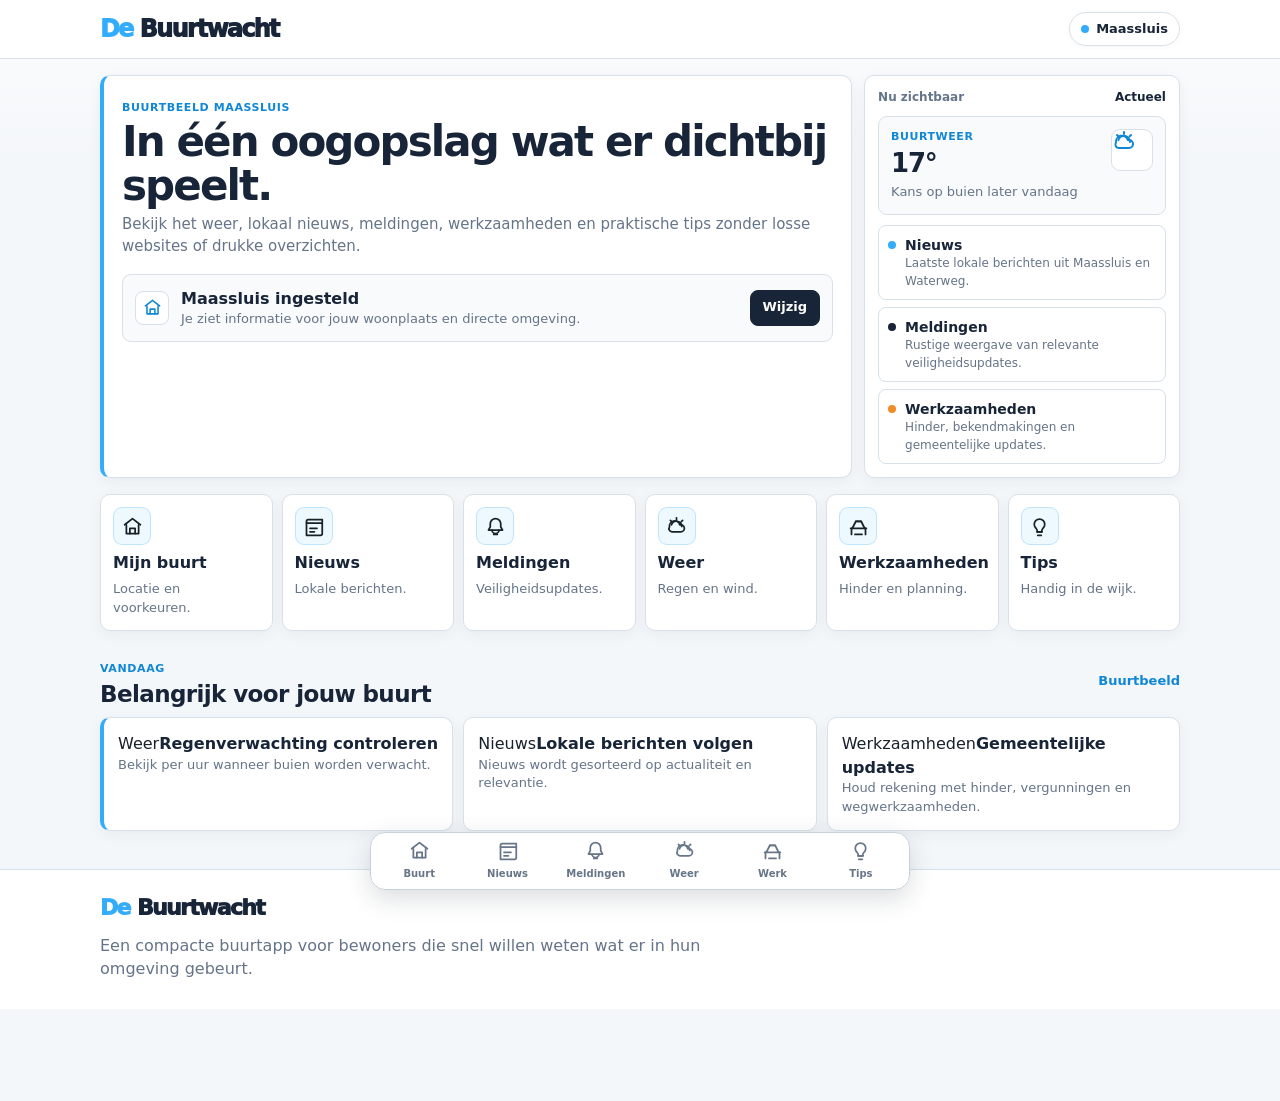
==== commit 52f80ae3: "Remove live label from homepage" ====
--- a/index.html
+++ b/index.html
@@ -41,7 +41,7 @@
         <aside class="phone-card" aria-label="Korte buurtstatus">
           <div class="phone-top">
             <span>Nu zichtbaar</span>
-            <strong>Live</strong>
+            <strong>Actueel</strong>
           </div>
           <div class="home-status-card">
             <div>
@@ -102,4 +102,4 @@
 
     <script src="app.js"></script>
   </body>
-</html>
+</html>
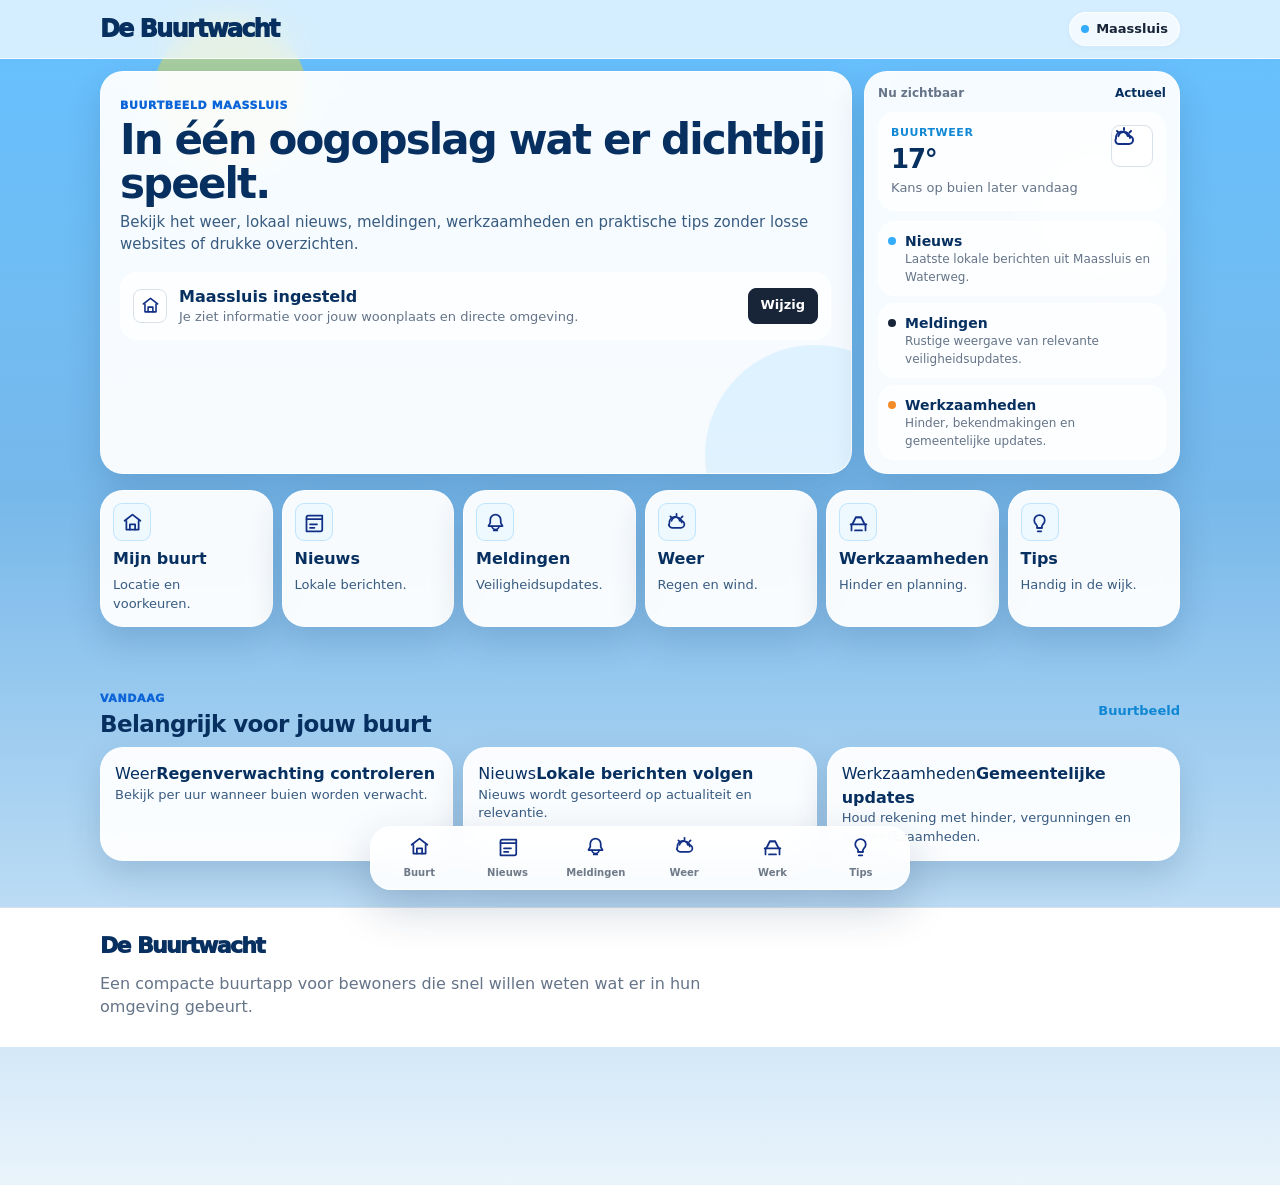
==== commit 681b5fff: "Load shared app theme on home" ====
--- a/index.html
+++ b/index.html
@@ -7,6 +7,7 @@
     <title>De Buurtwacht - Actueel in jouw buurt</title>
     <link rel="stylesheet" href="styles.css?v=20260617-clean-1" />
     <link rel="stylesheet" href="clean-ui.css?v=20260617-clean-1" />
+    <link rel="stylesheet" href="app-theme.css?v=20260617-app-1" />
   </head>
   <body data-page="home">
     <header class="app-header">
--- a/app-theme.css
+++ b/app-theme.css
@@ -0,0 +1,214 @@
+:root {
+  --app-sky: #65c1ff;
+  --app-sky-2: #77b8ea;
+  --app-navy: #073060;
+  --app-card: rgba(255, 255, 255, .94);
+  --app-line: rgba(255, 255, 255, .82);
+  --app-shadow: 0 14px 34px rgba(6, 46, 90, .16);
+}
+
+body:not([data-page="buurtweer"]) {
+  min-height: 100vh;
+  padding-bottom: 138px;
+  color: var(--app-navy);
+  background:
+    radial-gradient(circle at 18% 8%, rgba(255, 225, 31, .42) 0 76px, transparent 78px),
+    radial-gradient(circle at 86% 18%, rgba(255,255,255,.36) 0 72px, transparent 74px),
+    linear-gradient(180deg, var(--app-sky) 0%, var(--app-sky-2) 42%, #eaf4fb 100%);
+}
+
+body:not([data-page="buurtweer"]) .app-header {
+  background: rgba(255,255,255,.72);
+  border-bottom: 1px solid rgba(255,255,255,.72);
+  backdrop-filter: blur(16px);
+}
+
+body:not([data-page="buurtweer"]) .appbar {
+  min-height: 58px;
+}
+
+body:not([data-page="buurtweer"]) .wordmark-de,
+body:not([data-page="buurtweer"]) .wordmark-name,
+body:not([data-page="buurtweer"]) h1,
+body:not([data-page="buurtweer"]) h2,
+body:not([data-page="buurtweer"]) strong {
+  color: var(--app-navy);
+}
+
+body:not([data-page="buurtweer"]) .page-width {
+  width: min(1080px, calc(100vw - 22px));
+}
+
+body:not([data-page="buurtweer"]) main {
+  padding-top: 12px;
+}
+
+body:not([data-page="buurtweer"]) .app-hero,
+body:not([data-page="buurtweer"]) .page-hero,
+body:not([data-page="buurtweer"]) .news-shell,
+body:not([data-page="buurtweer"]) .works-shell {
+  padding-top: 0;
+}
+
+body:not([data-page="buurtweer"]) .hero-panel,
+body:not([data-page="buurtweer"]) .phone-card,
+body:not([data-page="buurtweer"]) .page-panel,
+body:not([data-page="buurtweer"]) .quick-card,
+body:not([data-page="buurtweer"]) .today-card,
+body:not([data-page="buurtweer"]) .list-card,
+body:not([data-page="buurtweer"]) .news-hero,
+body:not([data-page="buurtweer"]) .works-hero,
+body:not([data-page="buurtweer"]) .news-tools,
+body:not([data-page="buurtweer"]) .works-tools,
+body:not([data-page="buurtweer"]) .news-highlight,
+body:not([data-page="buurtweer"]) .works-highlight,
+body:not([data-page="buurtweer"]) .news-feed-section,
+body:not([data-page="buurtweer"]) .works-feed-section,
+body:not([data-page="buurtweer"]) .news-item,
+body:not([data-page="buurtweer"]) .works-item {
+  background: var(--app-card);
+  border: 1px solid var(--app-line);
+  border-radius: 23px;
+  box-shadow: var(--app-shadow);
+  backdrop-filter: blur(12px);
+}
+
+body:not([data-page="buurtweer"]) .hero-panel,
+body:not([data-page="buurtweer"]) .page-panel,
+body:not([data-page="buurtweer"]) .news-hero,
+body:not([data-page="buurtweer"]) .works-hero {
+  overflow: hidden;
+  border-left: 0;
+}
+
+body:not([data-page="buurtweer"]) .hero-panel,
+body:not([data-page="buurtweer"]) .page-panel {
+  position: relative;
+  padding: 20px;
+}
+
+body:not([data-page="buurtweer"]) .hero-panel::after,
+body:not([data-page="buurtweer"]) .page-panel::after,
+body:not([data-page="buurtweer"]) .news-hero::after,
+body:not([data-page="buurtweer"]) .works-hero::after {
+  content: "";
+  position: absolute;
+  right: -74px;
+  bottom: -92px;
+  width: 220px;
+  height: 220px;
+  pointer-events: none;
+  background: rgba(101,193,255,.16);
+  border-radius: 50%;
+}
+
+body:not([data-page="buurtweer"]) .eyebrow,
+body:not([data-page="buurtweer"]) .label,
+body:not([data-page="buurtweer"]) .small-label,
+body:not([data-page="buurtweer"]) .card-header-row span,
+body:not([data-page="buurtweer"]) .section-title-row span {
+  color: #0b64d8;
+  font-weight: 950;
+}
+
+body:not([data-page="buurtweer"]) .hero-lead,
+body:not([data-page="buurtweer"]) .page-panel p:not(.label),
+body:not([data-page="buurtweer"]) .news-hero-copy p:not(.eyebrow),
+body:not([data-page="buurtweer"]) .works-hero-copy p:not(.eyebrow),
+body:not([data-page="buurtweer"]) .list-card p,
+body:not([data-page="buurtweer"]) .quick-card p,
+body:not([data-page="buurtweer"]) .today-card p,
+body:not([data-page="buurtweer"]) .news-item p,
+body:not([data-page="buurtweer"]) .works-item p {
+  color: #385b80;
+}
+
+body:not([data-page="buurtweer"]) .location-pill,
+body:not([data-page="buurtweer"]) .search-card,
+body:not([data-page="buurtweer"]) .home-status-card,
+body:not([data-page="buurtweer"]) .mini-feed article,
+body:not([data-page="buurtweer"]) .news-status-card,
+body:not([data-page="buurtweer"]) .works-status-card {
+  background: rgba(255,255,255,.72);
+  border-color: rgba(255,255,255,.82);
+  border-radius: 17px;
+}
+
+body:not([data-page="buurtweer"]) .quick-actions,
+body:not([data-page="buurtweer"]) .today-section,
+body:not([data-page="buurtweer"]) .settings-list,
+body:not([data-page="buurtweer"]) .tips-list,
+body:not([data-page="buurtweer"]) .alert-list {
+  padding-bottom: 46px;
+}
+
+body:not([data-page="buurtweer"]) .feature-icon,
+body:not([data-page="buurtweer"]) .nav-icon,
+body:not([data-page="buurtweer"]) .search-icon,
+body:not([data-page="buurtweer"]) .big-icon {
+  color: #102f85;
+}
+
+.bottom-nav {
+  max-width: min(540px, calc(100vw - 24px));
+  background: rgba(255,255,255,.92);
+  border: 1px solid rgba(255,255,255,.9);
+  border-radius: 21px;
+  box-shadow: 0 18px 46px rgba(10,40,78,.2);
+  backdrop-filter: blur(16px);
+}
+
+.bottom-nav a {
+  min-height: 52px;
+  color: #6f7a88;
+  text-align: center;
+}
+
+.bottom-nav a.active {
+  color: #102f85;
+  background: #dfeeff;
+}
+
+body[data-page="buurtwerkzaamheden"] .bottom-nav a.active {
+  color: #102f85;
+  background: #dfeeff;
+}
+
+@media (max-width: 760px) {
+  body:not([data-page="buurtweer"]) .app-hero,
+  body:not([data-page="buurtweer"]) .news-hero,
+  body:not([data-page="buurtweer"]) .works-hero {
+    grid-template-columns: 1fr;
+  }
+
+  body:not([data-page="buurtweer"]) .quick-actions {
+    grid-template-columns: repeat(2, minmax(0, 1fr));
+  }
+
+  body:not([data-page="buurtweer"]) .today-grid,
+  body:not([data-page="buurtweer"]) .content-grid,
+  body:not([data-page="buurtweer"]) .feature-grid {
+    grid-template-columns: 1fr;
+  }
+}
+
+@media (max-width: 430px) {
+  body:not([data-page="buurtweer"]) .page-width {
+    width: min(100%, calc(100vw - 18px));
+  }
+
+  body:not([data-page="buurtweer"]) h1 {
+    font-size: clamp(28px, 9vw, 38px);
+  }
+
+  body:not([data-page="buurtweer"]) .wordmark-de,
+  body:not([data-page="buurtweer"]) .wordmark-name {
+    font-size: 22px;
+  }
+
+  .bottom-nav {
+    left: 10px;
+    right: 10px;
+    max-width: calc(100vw - 20px);
+  }
+}
